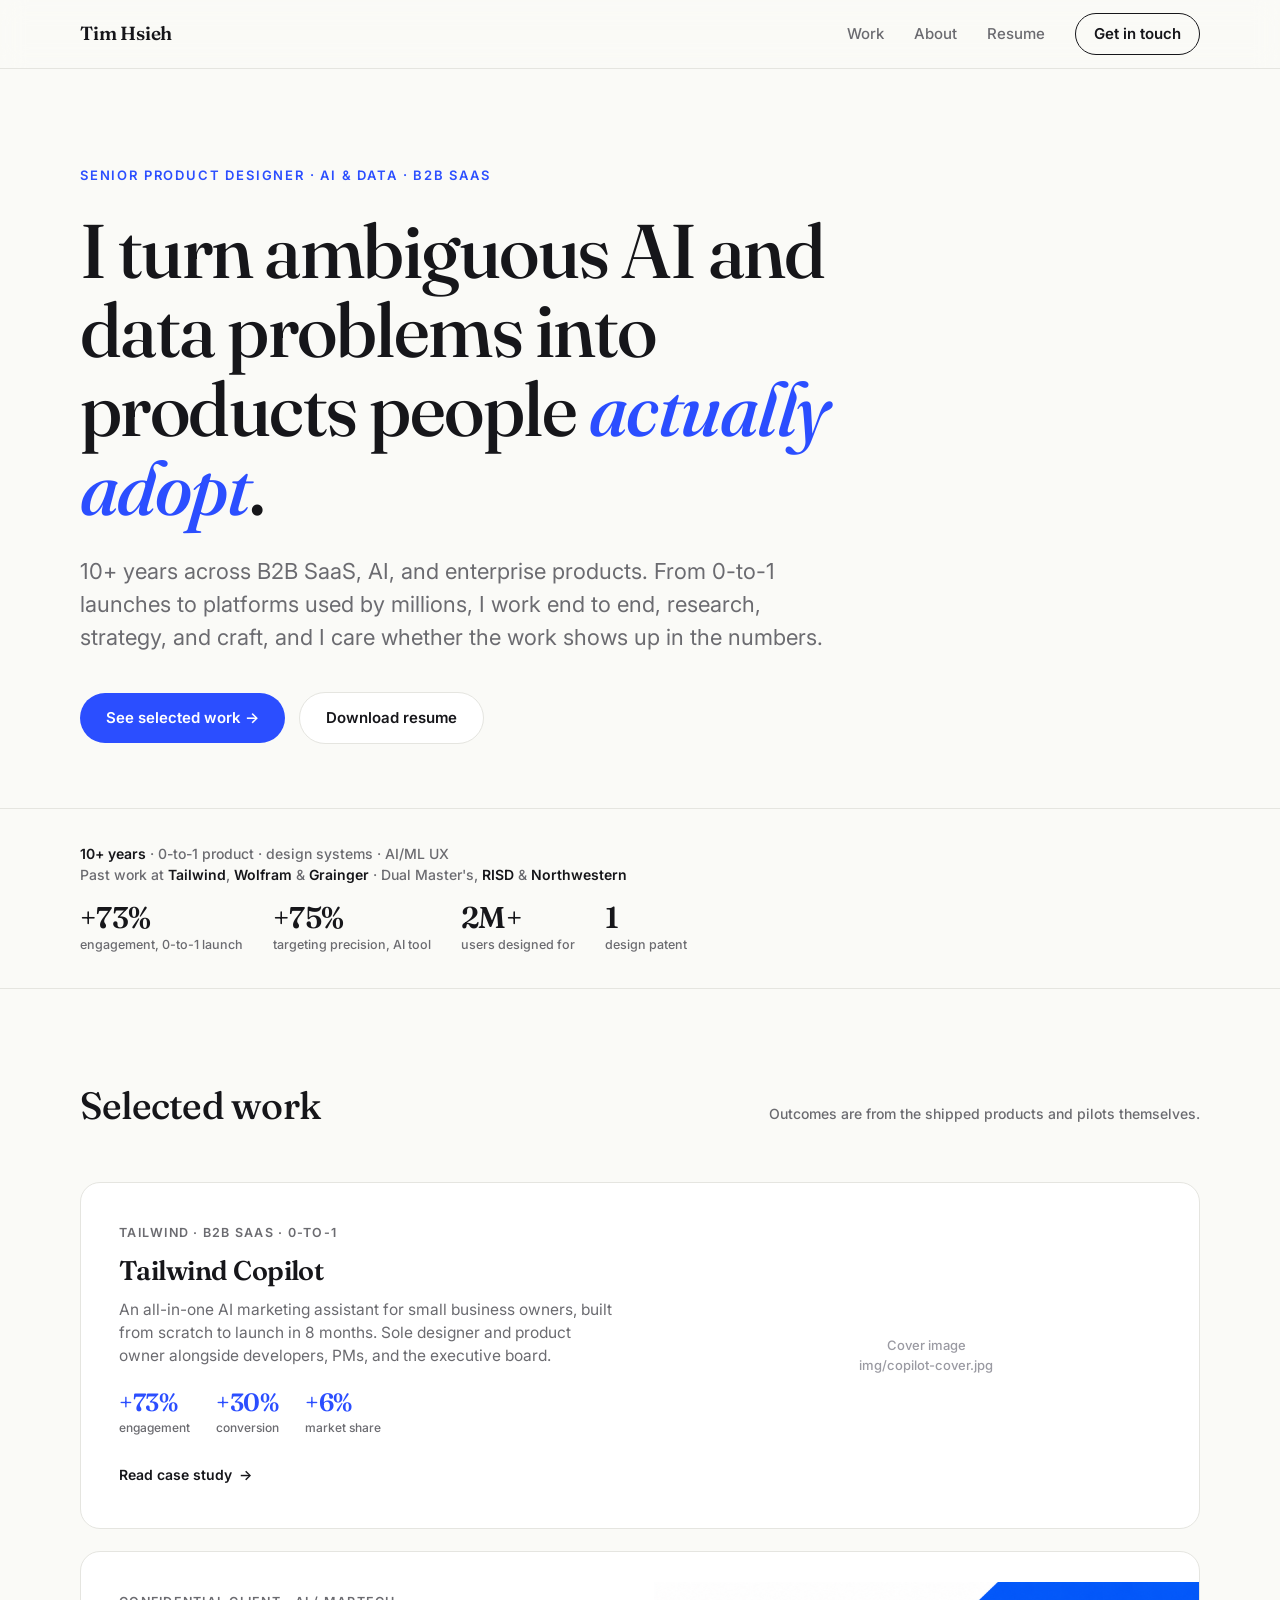
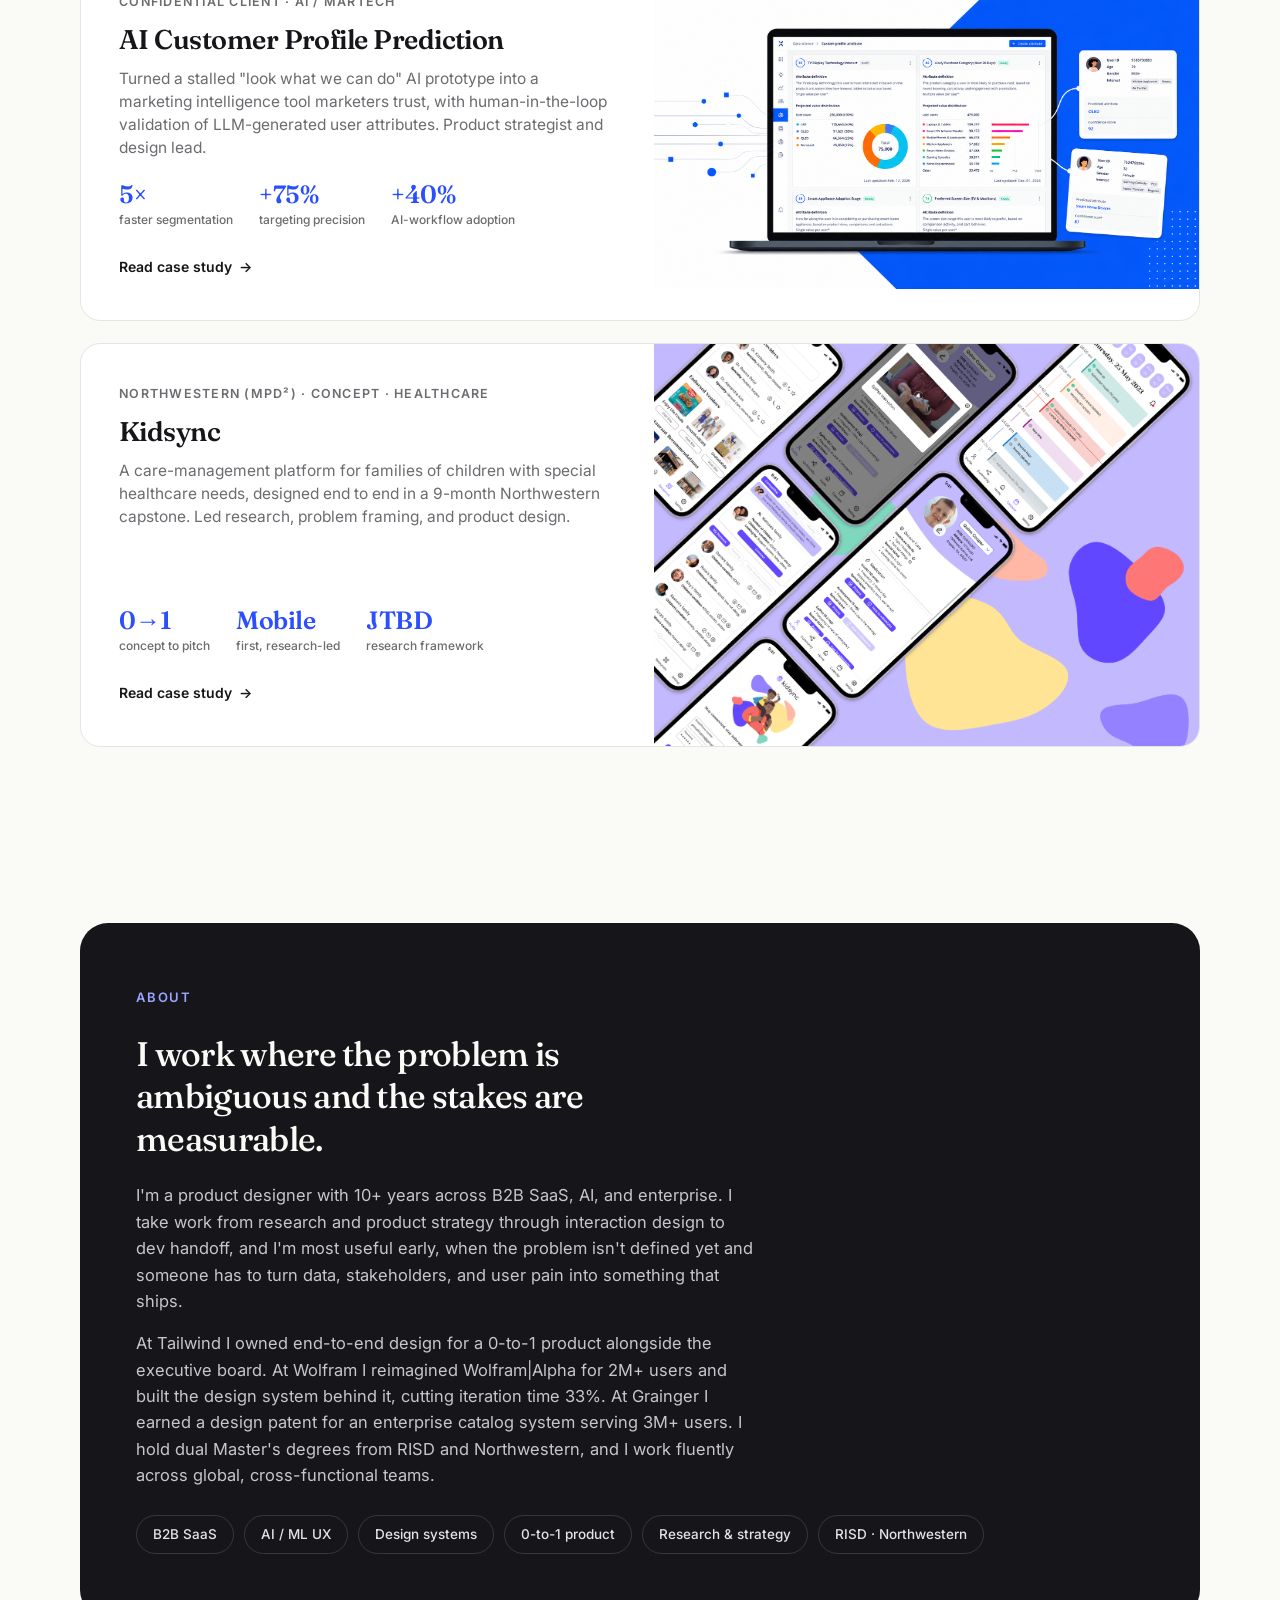
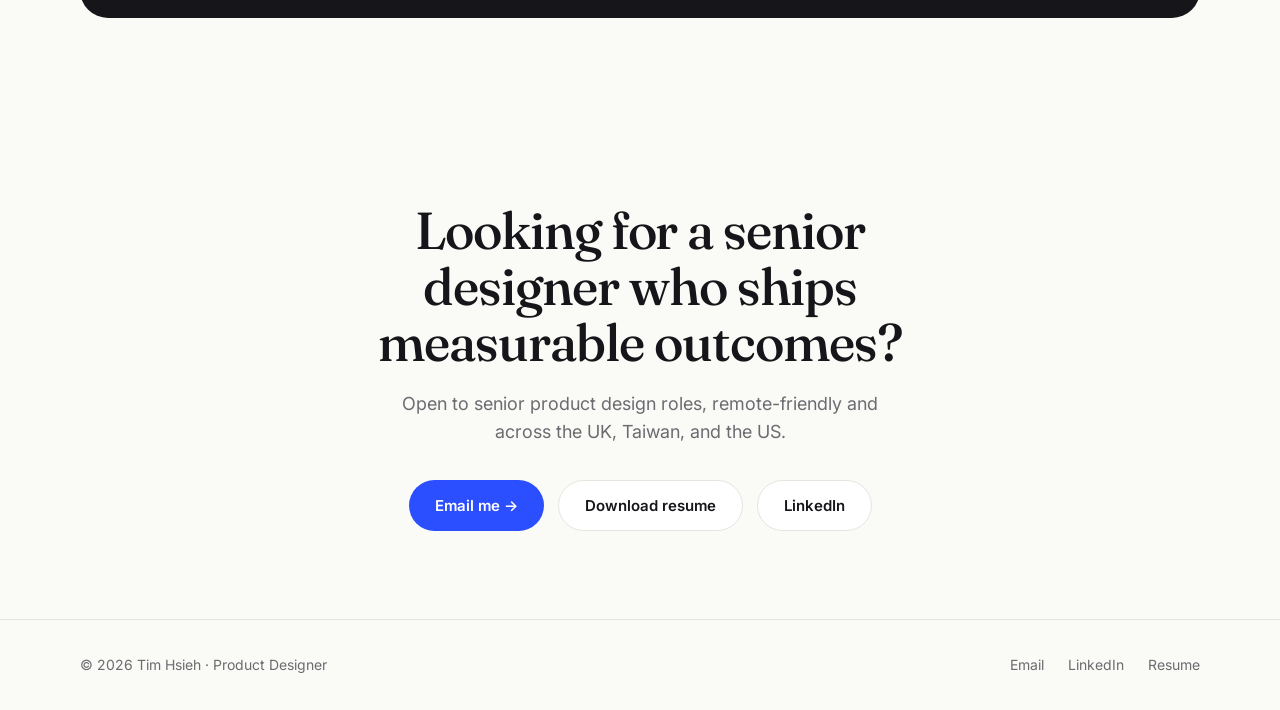
==== index.html @ 3451cbd0 "Initial portfolio checkpoint" ====
<!DOCTYPE html>
<html lang="en">
<head>
<meta charset="UTF-8" />
<meta name="viewport" content="width=device-width, initial-scale=1.0" />
<title>Tim Hsieh — Senior Product Designer</title>
<meta name="description" content="Tim Hsieh is a senior product designer with 10+ years across B2B SaaS, AI, and data products. From 0-to-1 launches to platforms used by millions, with measurable impact." />
<meta property="og:title" content="Tim Hsieh — Senior Product Designer" />
<meta property="og:description" content="10+ years designing AI and data products for B2B SaaS. 0-to-1 launches, platforms used by millions, measurable outcomes." />
<meta property="og:type" content="website" />
<meta property="og:url" content="https://timhdesign.com/" />
<link rel="preconnect" href="https://fonts.googleapis.com" />
<link rel="preconnect" href="https://fonts.gstatic.com" crossorigin />
<link href="https://fonts.googleapis.com/css2?family=Fraunces:opsz,wght@9..144,400;9..144,500;9..144,600&family=Inter:wght@400;500;600;700&display=swap" rel="stylesheet" />
<link rel="stylesheet" href="styles.css" />
<style>
.hero{padding:96px 0 64px}
.eyebrow{font-size:13px;font-weight:600;letter-spacing:.14em;text-transform:uppercase;color:var(--accent);margin-bottom:26px}
.hero h1{font-family:var(--display);font-weight:500;font-size:clamp(40px,6.2vw,76px);line-height:1.04;letter-spacing:-.02em;max-width:16ch;margin-bottom:28px}
.hero h1 em{font-style:italic;color:var(--accent)}
.hero p.lede{font-size:clamp(18px,2.1vw,22px);color:var(--muted);max-width:54ch;line-height:1.5;margin-bottom:38px}
.hero-actions{display:flex;gap:14px;flex-wrap:wrap;align-items:center}
.proof{border-top:1px solid var(--hair);border-bottom:1px solid var(--hair);padding:34px 0}
.proof-inner{display:flex;flex-wrap:wrap;gap:18px 40px;align-items:center;justify-content:space-between}
.proof-meta{font-size:14px;color:var(--muted);font-weight:500;line-height:1.5}
.proof-meta strong{color:var(--ink);font-weight:600}
.stats{display:flex;flex-wrap:wrap;gap:30px}
.stat{display:flex;flex-direction:column;gap:2px}
.stat .num{font-family:var(--display);font-weight:600;font-size:30px;line-height:1;letter-spacing:-.02em}
.stat .lab{font-size:12.5px;color:var(--muted);font-weight:500}
section.block{padding:88px 0}
.sec-head{display:flex;align-items:baseline;justify-content:space-between;gap:20px;margin-bottom:46px;flex-wrap:wrap}
.sec-title{font-family:var(--display);font-weight:500;font-size:clamp(26px,3.4vw,38px);letter-spacing:-.02em}
.sec-note{font-size:14px;color:var(--muted);font-weight:500}
.work{display:grid;gap:22px}
.card{background:var(--card);border:1px solid var(--hair);border-radius:20px;overflow:hidden;display:grid;grid-template-columns:1.05fr 1fr;transition:transform .2s,box-shadow .2s,border-color .2s}
.card:hover{transform:translateY(-4px);box-shadow:0 18px 40px rgba(22,22,26,.08);border-color:#d8d8d2}
.card-body{padding:40px 38px;display:flex;flex-direction:column}
.card-kicker{font-size:12.5px;font-weight:600;letter-spacing:.1em;text-transform:uppercase;color:var(--muted);margin-bottom:14px}
.card h3{font-family:var(--display);font-weight:600;font-size:27px;letter-spacing:-.02em;margin-bottom:12px;line-height:1.1}
.card p.desc{color:var(--muted);font-size:15.5px;line-height:1.5;margin-bottom:22px}
.card-metrics{display:flex;gap:26px;margin-top:auto;flex-wrap:wrap}
.cm{display:flex;flex-direction:column}
.cm .n{font-family:var(--display);font-weight:600;font-size:25px;letter-spacing:-.02em;color:var(--accent);line-height:1}
.cm .l{font-size:12px;color:var(--muted);font-weight:500;margin-top:4px}
.card-visual{background:transparent;display:flex;align-items:center;justify-content:center;min-height:280px}
.card-visual img{width:100%;height:100%;object-fit:contain}
.visual-placeholder{color:#9a9aa2;font-size:13px;font-weight:500;text-align:center;padding:20px}
.card-link-row{margin-top:24px}
.card-link{font-size:14px;font-weight:600;color:var(--ink);display:inline-flex;align-items:center;gap:7px}
.card-link .arrow{transition:transform .15s}
.card:hover .card-link .arrow{transform:translateX(4px)}
.about{background:var(--ink);color:var(--paper);border-radius:28px;padding:64px 56px}
.about .eyebrow{color:#9aa6ff}
.about h2{font-family:var(--display);font-weight:500;font-size:clamp(24px,3vw,34px);letter-spacing:-.02em;line-height:1.25;max-width:24ch;margin-bottom:22px}
.about p{color:#c6c6cc;font-size:16.5px;line-height:1.6;max-width:62ch;margin-bottom:16px}
.about .credentials{display:flex;flex-wrap:wrap;gap:10px;margin-top:26px}
.chip{border:1px solid #36363e;border-radius:999px;padding:8px 16px;font-size:13.5px;color:#e3e3e8;font-weight:500}
.cta{padding:96px 0 88px;text-align:center}
.cta h2{font-family:var(--display);font-weight:500;font-size:clamp(30px,4.4vw,52px);letter-spacing:-.02em;line-height:1.08;margin-bottom:20px;max-width:18ch;margin-inline:auto}
.cta p{color:var(--muted);font-size:18px;margin-bottom:34px;max-width:46ch;margin-inline:auto}
.cta-actions{display:flex;gap:14px;justify-content:center;flex-wrap:wrap}
@media(max-width:860px){
  .card{grid-template-columns:1fr}
  .card-visual{min-height:200px;order:-1}
  .about{padding:48px 30px;border-radius:22px}
  .hero{padding:64px 0 48px}
  section.block{padding:64px 0}
  .proof-inner{flex-direction:column;align-items:flex-start;gap:24px}
}
</style>
</head>
<body>
<header>
  <div class="wrap nav">
    <a href="#top" class="brand">Tim Hsieh</a>
    <nav class="nav-links" id="navLinks">
      <a href="#work">Work</a>
      <a href="#about">About</a>
      <a href="Tim_Hsieh_ProductDesigner_Resume.pdf" target="_blank" rel="noopener">Resume</a>
      <a href="#contact" class="nav-cta">Get in touch</a>
    </nav>
    <button class="menu-btn" id="menuBtn" aria-label="Menu">☰</button>
  </div>
</header>

<main id="top">
<section class="hero">
  <div class="wrap">
    <div class="eyebrow">Senior Product Designer · AI &amp; Data · B2B SaaS</div>
    <h1>I turn ambiguous AI and data problems into products people <em>actually adopt</em>.</h1>
    <p class="lede">10+ years across B2B SaaS, AI, and enterprise products. From 0-to-1 launches to platforms used by millions, I work end to end, research, strategy, and craft, and I care whether the work shows up in the numbers.</p>
    <div class="hero-actions">
      <a href="#work" class="btn btn-primary">See selected work →</a>
      <a href="Tim_Hsieh_ProductDesigner_Resume.pdf" target="_blank" rel="noopener" class="btn btn-ghost">Download resume</a>
    </div>
  </div>
</section>

<div class="proof">
  <div class="wrap proof-inner">
    <div class="proof-meta">
      <strong>10+ years</strong> · 0-to-1 product · design systems · AI/ML UX<br/>
      Past work at <strong>Tailwind</strong>, <strong>Wolfram</strong> &amp; <strong>Grainger</strong> · Dual Master's, <strong>RISD</strong> &amp; <strong>Northwestern</strong>
    </div>
    <div class="stats">
      <div class="stat"><span class="num">+73%</span><span class="lab">engagement, 0-to-1 launch</span></div>
      <div class="stat"><span class="num">+75%</span><span class="lab">targeting precision, AI tool</span></div>
      <div class="stat"><span class="num">2M+</span><span class="lab">users designed for</span></div>
      <div class="stat"><span class="num">1</span><span class="lab">design patent</span></div>
    </div>
  </div>
</div>

<section class="block" id="work">
  <div class="wrap">
    <div class="sec-head">
      <h2 class="sec-title">Selected work</h2>
      <span class="sec-note">Outcomes are from the shipped products and pilots themselves.</span>
    </div>
    <div class="work">

      <a class="card" href="copilot.html">
        <div class="card-body">
          <div class="card-kicker">Tailwind · B2B SaaS · 0-to-1</div>
          <h3>Tailwind Copilot</h3>
          <p class="desc">An all-in-one AI marketing assistant for small business owners, built from scratch to launch in 8 months. Sole designer and product owner alongside developers, PMs, and the executive board.</p>
          <div class="card-metrics">
            <div class="cm"><span class="n">+73%</span><span class="l">engagement</span></div>
            <div class="cm"><span class="n">+30%</span><span class="l">conversion</span></div>
            <div class="cm"><span class="n">+6%</span><span class="l">market share</span></div>
          </div>
          <div class="card-link-row"><span class="card-link">Read case study <span class="arrow">→</span></span></div>
        </div>
        <div class="card-visual"><span class="visual-placeholder">Cover image<br/>img/copilot-cover.jpg</span></div>
      </a>

      <a class="card" href="ai-profile-prediction.html">
        <div class="card-body">
          <div class="card-kicker">Confidential client · AI / MarTech</div>
          <h3>AI Customer Profile Prediction</h3>
          <p class="desc">Turned a stalled "look what we can do" AI prototype into a marketing intelligence tool marketers trust, with human-in-the-loop validation of LLM-generated user attributes. Product strategist and design lead.</p>
          <div class="card-metrics">
            <div class="cm"><span class="n">5×</span><span class="l">faster segmentation</span></div>
            <div class="cm"><span class="n">+75%</span><span class="l">targeting precision</span></div>
            <div class="cm"><span class="n">+40%</span><span class="l">AI-workflow adoption</span></div>
          </div>
          <div class="card-link-row"><span class="card-link">Read case study <span class="arrow">→</span></span></div>
        </div>
        <div class="card-visual"><img src="img/ai-cover.png" alt="AI Customer Profile Prediction dashboard" /></div>
      </a>

      <a class="card" href="kidsync.html">
        <div class="card-body">
          <div class="card-kicker">Northwestern (mpd²) · Concept · Healthcare</div>
          <h3>Kidsync</h3>
          <p class="desc">A care-management platform for families of children with special healthcare needs, designed end to end in a 9-month Northwestern capstone. Led research, problem framing, and product design.</p>
          <div class="card-metrics">
            <div class="cm"><span class="n">0→1</span><span class="l">concept to pitch</span></div>
            <div class="cm"><span class="n">Mobile</span><span class="l">first, research-led</span></div>
            <div class="cm"><span class="n">JTBD</span><span class="l">research framework</span></div>
          </div>
          <div class="card-link-row"><span class="card-link">Read case study <span class="arrow">→</span></span></div>
        </div>
        <div class="card-visual"><img src="img/kidsync-cover.png" alt="Kidsync app screens" /></div>
      </a>

    </div>
  </div>
</section>

<section class="block" id="about">
  <div class="wrap">
    <div class="about">
      <div class="eyebrow">About</div>
      <h2>I work where the problem is ambiguous and the stakes are measurable.</h2>
      <p>I'm a product designer with 10+ years across B2B SaaS, AI, and enterprise. I take work from research and product strategy through interaction design to dev handoff, and I'm most useful early, when the problem isn't defined yet and someone has to turn data, stakeholders, and user pain into something that ships.</p>
      <p>At Tailwind I owned end-to-end design for a 0-to-1 product alongside the executive board. At Wolfram I reimagined Wolfram|Alpha for 2M+ users and built the design system behind it, cutting iteration time 33%. At Grainger I earned a design patent for an enterprise catalog system serving 3M+ users. I hold dual Master's degrees from RISD and Northwestern, and I work fluently across global, cross-functional teams.</p>
      <div class="credentials">
        <span class="chip">B2B SaaS</span>
        <span class="chip">AI / ML UX</span>
        <span class="chip">Design systems</span>
        <span class="chip">0-to-1 product</span>
        <span class="chip">Research &amp; strategy</span>
        <span class="chip">RISD · Northwestern</span>
      </div>
    </div>
  </div>
</section>

<section class="cta" id="contact">
  <div class="wrap">
    <h2>Looking for a senior designer who ships measurable outcomes?</h2>
    <p>Open to senior product design roles, remote-friendly and across the UK, Taiwan, and the US.</p>
    <div class="cta-actions">
      <a href="mailto:tim.hsieh.design@gmail.com" class="btn btn-primary">Email me →</a>
      <a href="Tim_Hsieh_ProductDesigner_Resume.pdf" target="_blank" rel="noopener" class="btn btn-ghost">Download resume</a>
      <a href="https://linkedin.com/in/timhdesign" target="_blank" rel="noopener" class="btn btn-ghost">LinkedIn</a>
    </div>
  </div>
</section>
</main>

<footer>
  <div class="wrap foot">
    <span>© 2026 Tim Hsieh · Product Designer</span>
    <div class="foot-links">
      <a href="mailto:tim.hsieh.design@gmail.com">Email</a>
      <a href="https://linkedin.com/in/timhdesign" target="_blank" rel="noopener">LinkedIn</a>
      <a href="Tim_Hsieh_ProductDesigner_Resume.pdf" target="_blank" rel="noopener">Resume</a>
    </div>
  </div>
</footer>

<script>
  const btn=document.getElementById('menuBtn');
  const links=document.getElementById('navLinks');
  btn.addEventListener('click',()=>links.classList.toggle('open'));
  links.querySelectorAll('a').forEach(a=>a.addEventListener('click',()=>links.classList.remove('open')));
</script>
</body>
</html>
---- styles.css ----
/* ============================================================
   Tim Hsieh — Portfolio shared styles
   ============================================================ */
:root{
  --ink:#16161A;
  --paper:#FAFAF7;
  --accent:#2B4EFF;
  --accent-soft:#eef0ff;
  --muted:#6B6B70;
  --hair:#E5E5E0;
  --card:#FFFFFF;
  --maxw:1200px;
  --readw:860px;
  --pad:clamp(16px,4vw,40px);
  --display:"Fraunces",Georgia,serif;
  --body:"Inter",system-ui,-apple-system,sans-serif;
}
*{box-sizing:border-box;margin:0;padding:0}
html{scroll-behavior:smooth}
body{
  background:var(--paper);
  color:var(--ink);
  font-family:var(--body);
  font-size:17px;
  line-height:1.55;
  -webkit-font-smoothing:antialiased;
  overflow-x:hidden;
}
a{color:inherit;text-decoration:none}
img{max-width:100%;display:block}

/* ---- layout containers ---- */
.wrap{max-width:var(--maxw);margin:0 auto;padding:0 var(--pad)}
.read{max-width:var(--readw);margin:0 auto;padding:0 var(--pad)}

/* ---------- NAV ---------- */
header{position:sticky;top:0;z-index:50;background:rgba(250,250,247,.82);backdrop-filter:saturate(180%) blur(12px);border-bottom:1px solid var(--hair)}
.nav{display:flex;align-items:center;justify-content:space-between;height:68px}
.brand{font-family:var(--display);font-weight:600;font-size:19px;letter-spacing:-.01em}
.nav-links{display:flex;gap:30px;align-items:center;font-size:15px;font-weight:500}
.nav-links a{color:var(--muted);transition:color .15s}
.nav-links a:hover{color:var(--ink)}
.nav-cta{border:1px solid var(--ink);border-radius:999px;padding:8px 18px;color:var(--ink)!important;font-weight:600;transition:background .15s,color .15s}
.nav-cta:hover{background:var(--ink);color:var(--paper)!important}
.menu-btn{display:none;background:none;border:none;font-size:24px;cursor:pointer;color:var(--ink)}

/* ---------- BUTTONS ---------- */
.btn{display:inline-flex;align-items:center;gap:9px;font-weight:600;font-size:15px;border-radius:999px;padding:13px 26px;transition:transform .15s,background .15s,box-shadow .15s,border-color .15s}
.btn-primary{background:var(--accent);color:#fff}
.btn-primary:hover{transform:translateY(-2px);box-shadow:0 8px 22px rgba(43,78,255,.28)}
.btn-ghost{border:1px solid var(--hair);color:var(--ink);background:var(--card)}
.btn-ghost:hover{border-color:var(--ink)}

/* ---------- FOOTER ---------- */
footer{border-top:1px solid var(--hair);padding:34px 0;margin-top:0}
.foot{display:flex;justify-content:space-between;align-items:center;flex-wrap:wrap;gap:14px;font-size:14px;color:var(--muted)}
.foot a{color:var(--muted);transition:color .15s}
.foot a:hover{color:var(--ink)}
.foot-links{display:flex;gap:24px}

/* ---------- CASE STUDY HERO ---------- */
.cs-hero{padding:64px 0 34px}
.cs-back{font-size:14px;font-weight:600;color:var(--muted);display:inline-flex;gap:7px;align-items:center;margin-bottom:30px;transition:color .15s}
.cs-back:hover{color:var(--ink)}
.cs-kicker{font-size:13px;font-weight:600;letter-spacing:.12em;text-transform:uppercase;color:var(--accent);margin-bottom:18px}
.cs-hero h1{font-family:var(--display);font-weight:500;font-size:clamp(34px,5vw,58px);line-height:1.05;letter-spacing:-.02em;max-width:18ch;margin-bottom:20px}
.cs-hero .sub{font-size:clamp(17px,2vw,20px);color:var(--muted);max-width:60ch;line-height:1.5}

/* summary band */
.summary{border-top:1px solid var(--hair);border-bottom:1px solid var(--hair);padding:30px 0;margin:34px 0 0}
.summary-grid{display:grid;grid-template-columns:repeat(4,1fr);gap:26px}
.sm{display:flex;flex-direction:column;gap:5px}
.sm .k{font-size:12px;font-weight:600;letter-spacing:.08em;text-transform:uppercase;color:var(--muted)}
.sm .v{font-size:15px;font-weight:500;line-height:1.4}

/* metric row */
.metric-band{padding:46px 0;border-bottom:1px solid var(--hair)}
.metric-grid{display:flex;flex-wrap:wrap;gap:40px}
.metric{display:flex;flex-direction:column;gap:4px}
.metric .n{font-family:var(--display);font-weight:600;font-size:clamp(30px,4vw,42px);letter-spacing:-.02em;color:var(--accent);line-height:1}
.metric .l{font-size:13.5px;color:var(--muted);font-weight:500;max-width:18ch}

/* body sections */
.cs-section{padding:54px 0}
.cs-section.tight{padding:38px 0}
.cs-section h2{font-family:var(--display);font-weight:500;font-size:clamp(24px,3.2vw,34px);letter-spacing:-.02em;margin-bottom:20px;line-height:1.15}
.cs-section h3{font-size:19px;font-weight:600;margin:30px 0 10px;letter-spacing:-.01em}
.cs-section p{color:#33333a;font-size:17px;line-height:1.65;margin-bottom:16px}
.cs-section p .lead{font-weight:500}
.eyebrow-sm{font-size:13px;font-weight:600;letter-spacing:.1em;text-transform:uppercase;color:var(--accent);margin-bottom:14px}

/* pain / win lists */
.painlist{list-style:none;display:grid;gap:12px;margin:18px 0 8px}
.painlist li{display:flex;gap:12px;align-items:flex-start;font-size:16px;color:#33333a;line-height:1.5}
.painlist li::before{content:"✕";color:#c0392b;font-weight:700;flex-shrink:0;font-size:14px;margin-top:3px}
.winlist{list-style:none;display:grid;gap:12px;margin:18px 0 8px}
.winlist li{display:flex;gap:12px;align-items:flex-start;font-size:16px;color:#33333a;line-height:1.5}
.winlist li::before{content:"→";color:var(--accent);font-weight:700;flex-shrink:0;margin-top:1px}

/* callout */
.callout{background:var(--ink);color:#eaeaef;border-radius:22px;padding:38px 40px;margin:14px 0 6px}
.callout .q{font-family:var(--display);font-size:clamp(20px,2.6vw,27px);line-height:1.3;font-weight:500;color:#fff;margin-bottom:14px;font-style:italic}
.callout p{color:#bcbcc6;font-size:16px;margin-bottom:0}

/* design challenges */
.challenge{border:1px solid var(--hair);border-radius:18px;padding:30px 32px;margin-bottom:18px;background:var(--card)}
.challenge .num{font-family:var(--display);font-size:15px;font-weight:600;color:var(--accent);letter-spacing:.04em;margin-bottom:8px}
.challenge h3{margin:0 0 10px;font-size:20px}
.challenge p{margin-bottom:0;font-size:16px;color:#44444b}

/* steps */
.step{display:grid;grid-template-columns:42px 1fr;gap:18px;padding:22px 0;border-bottom:1px solid var(--hair)}
.step:last-child{border-bottom:none}
.step .si{font-family:var(--display);font-size:20px;font-weight:600;color:var(--accent)}
.step h3{margin:0 0 6px;font-size:18px}
.step p{margin-bottom:0;font-size:16px;color:#44444b}

/* placeholder */
.imgph{background:linear-gradient(135deg,var(--accent-soft),#f6f4ee);border:1px dashed #c7cbe0;border-radius:16px;min-height:260px;display:flex;align-items:center;justify-content:center;color:#8b8fa6;font-size:13px;font-weight:500;text-align:center;padding:24px;margin:22px 0}

/* icon pillar cards */
.pillars{display:grid;grid-template-columns:repeat(3,1fr);gap:18px;margin:28px 0}
.pillar{background:var(--card);border:1px solid var(--hair);border-radius:18px;padding:32px 24px;text-align:center;display:flex;flex-direction:column;align-items:center}
.pillar img{width:96px;height:96px;object-fit:contain;margin-bottom:20px}
.pillar h3{font-size:17px;font-weight:600;margin:0 0 10px;letter-spacing:-.01em}
.pillar p{font-size:15px;color:#44444b;line-height:1.5;margin:0;text-align:left}

/* ============================================================
   FIGURES — two tiers, both fully responsive
   .cs-fig        → standard screenshot, stays in --readw column
   .cs-fig-wide   → major screenshot, stretches to --maxw
   ============================================================ */

/* shared figure base */
figure.cs-fig,
figure.cs-fig-wide{
  margin:40px auto;
  width:100%;
}
figure.cs-fig img,
figure.cs-fig-wide img{
  width:100%;
  max-width:100%;
  display:block;
  border-radius:16px;
}
figure.cs-fig figcaption,
figure.cs-fig-wide figcaption{
  font-size:13.5px;
  color:var(--muted);
  margin-top:12px;
  line-height:1.45;
  text-align:center;
  padding:0 4px;
}

/* standard: constrained to reading width */
figure.cs-fig{
  max-width:var(--readw);
  padding:0 var(--pad);
}

/* wide: stretches to full content width */
figure.cs-fig-wide{
  max-width:var(--maxw);
  padding:0 var(--pad);
}

/* wide wrapper passthrough (HTML compatibility) */
.cs-fig-wide-wrap{
  width:100%;
  overflow-x:hidden;
}

/* ============================================================
   FEATURE ROW — paired image + copy, 7/3 split
   Used for product-capability walkthroughs where each screen
   sits beside its explanation (more premium than stacked figs)
   ============================================================ */
.feature-row{
  max-width:var(--maxw);
  margin:56px auto;
  padding:0 var(--pad);
  display:grid;
  grid-template-columns:7fr 3fr;
  gap:clamp(32px,5vw,64px);
  align-items:center;
}
.feature-row.reverse{grid-template-columns:3fr 7fr}
.feature-row.reverse .feature-media{order:2}
.feature-row.reverse .feature-copy{order:1}
.feature-media{min-width:0}
.feature-phone{
  width:100%;
  max-height:720px;
  object-fit:contain;
  border-radius:18px;
}
.feature-copy{min-width:0}
.feature-copy .si{
  font-family:var(--display);
  font-size:20px;
  font-weight:600;
  color:var(--accent);
  margin-bottom:12px;
}
.feature-copy h3{font-size:21px;font-weight:600;margin:0 0 10px;letter-spacing:-.01em}
.feature-copy p{font-size:16px;color:#44444b;line-height:1.6;margin:0}
.feature-caption{
  font-size:13.5px;
  color:var(--muted);
  line-height:1.45;
  text-align:center;
  margin-top:12px;
}
@media(max-width:860px){
  .feature-row,
  .feature-row.reverse{grid-template-columns:1fr;margin:36px auto}
  .feature-row.reverse .feature-media,
  .feature-row.reverse .feature-copy{order:initial}
  .feature-media{order:1}
  .feature-copy{order:2}
  .feature-phone{max-height:560px}
}

/* takeaway */
.takeaway{background:var(--accent-soft);border-radius:22px;padding:38px 40px;margin:14px 0}
.takeaway .eyebrow-sm{color:var(--accent)}
.takeaway p{font-size:18px;color:#2a2a4a;margin-bottom:0;line-height:1.55}

/* next project */
.cs-next{border-top:1px solid var(--hair);padding:48px 0}
.cs-next a{display:flex;justify-content:space-between;align-items:center;gap:20px;flex-wrap:wrap}
.cs-next .lab{font-size:13px;font-weight:600;letter-spacing:.1em;text-transform:uppercase;color:var(--muted)}
.cs-next .ttl{font-family:var(--display);font-size:clamp(22px,3vw,30px);font-weight:500;letter-spacing:-.02em;transition:color .15s}
.cs-next a:hover .ttl{color:var(--accent)}

/* ============================================================
   RESPONSIVE BREAKPOINTS
   1440 desktop  → variables handle it, no override needed
   1024 tablet landscape
    768 tablet portrait
    680 pillars collapse
    480 small tablet / large phone
    390 small phone
   ============================================================ */

/* 1024px — tablet landscape */
@media(max-width:1024px){
  .summary-grid{grid-template-columns:repeat(4,1fr)}
  .metric-grid{gap:30px}
}

/* 860px — nav collapse, layout tighten */
@media(max-width:860px){
  .nav-links{
    display:none;
    position:absolute;top:68px;left:0;right:0;
    background:var(--paper);
    flex-direction:column;gap:0;
    border-bottom:1px solid var(--hair);
    padding:8px 0;
  }
  .nav-links.open{display:flex}
  .nav-links a{padding:13px 28px;width:100%}
  .nav-links .nav-cta{margin:10px 28px;width:auto;text-align:center}
  .menu-btn{display:block}
  .summary-grid{grid-template-columns:1fr 1fr;gap:20px}
  .metric-grid{gap:22px}
  .callout,.takeaway{padding:28px 24px}
  .challenge{padding:22px 20px}
  figure.cs-fig,
  figure.cs-fig-wide{margin:28px auto}
}

/* 768px — tablet portrait */
@media(max-width:768px){
  .cs-section{padding:40px 0}
  .cs-section.tight{padding:28px 0}
  .metric-grid{gap:18px}
  .summary-grid{grid-template-columns:1fr 1fr;gap:16px}
}

/* 680px — pillars stack */
@media(max-width:680px){
  .pillars{grid-template-columns:1fr}
  .pillar{flex-direction:row;text-align:left;gap:20px;padding:24px 20px}
  .pillar img{width:64px;height:64px;margin-bottom:0;flex-shrink:0}
}

/* 480px — phones */
@media(max-width:480px){
  :root{--pad:16px}
  .summary-grid{grid-template-columns:1fr 1fr}
  .metric-grid{gap:16px}
  .cs-hero{padding:44px 0 24px}
  .callout,.takeaway{padding:24px 18px;border-radius:16px}
  .challenge{padding:18px 16px;border-radius:14px}
  figure.cs-fig,
  figure.cs-fig-wide{
    margin:20px auto;
    border-radius:12px;
  }
  figure.cs-fig img,
  figure.cs-fig-wide img{border-radius:10px}
  .step{grid-template-columns:32px 1fr;gap:12px}
}

/* 390px — small phones */
@media(max-width:390px){
  body{font-size:16px}
  .summary-grid{grid-template-columns:1fr 1fr;gap:12px}
  .sm .v{font-size:14px}
  .metric .n{font-size:26px}
  .pillars{gap:12px}
  .pillar img{width:52px;height:52px}
  .btn{padding:11px 20px;font-size:14px}
}
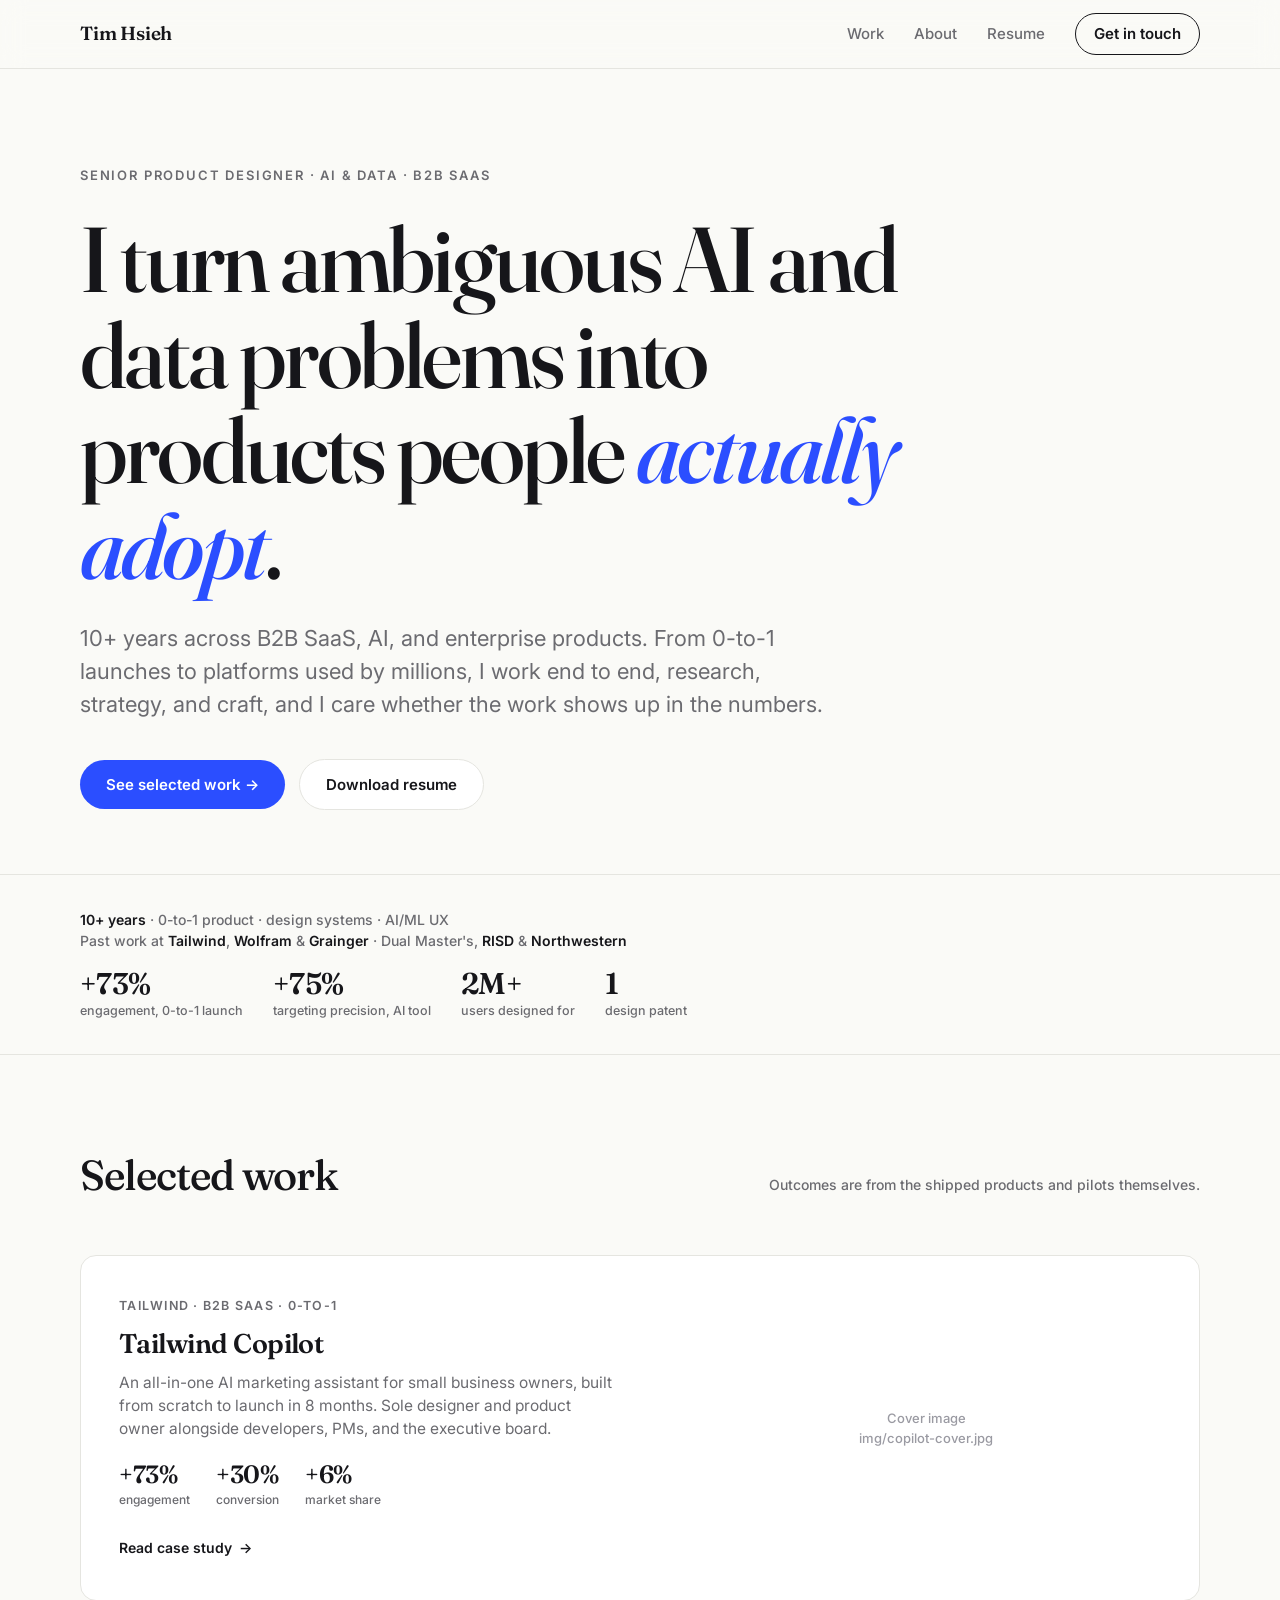
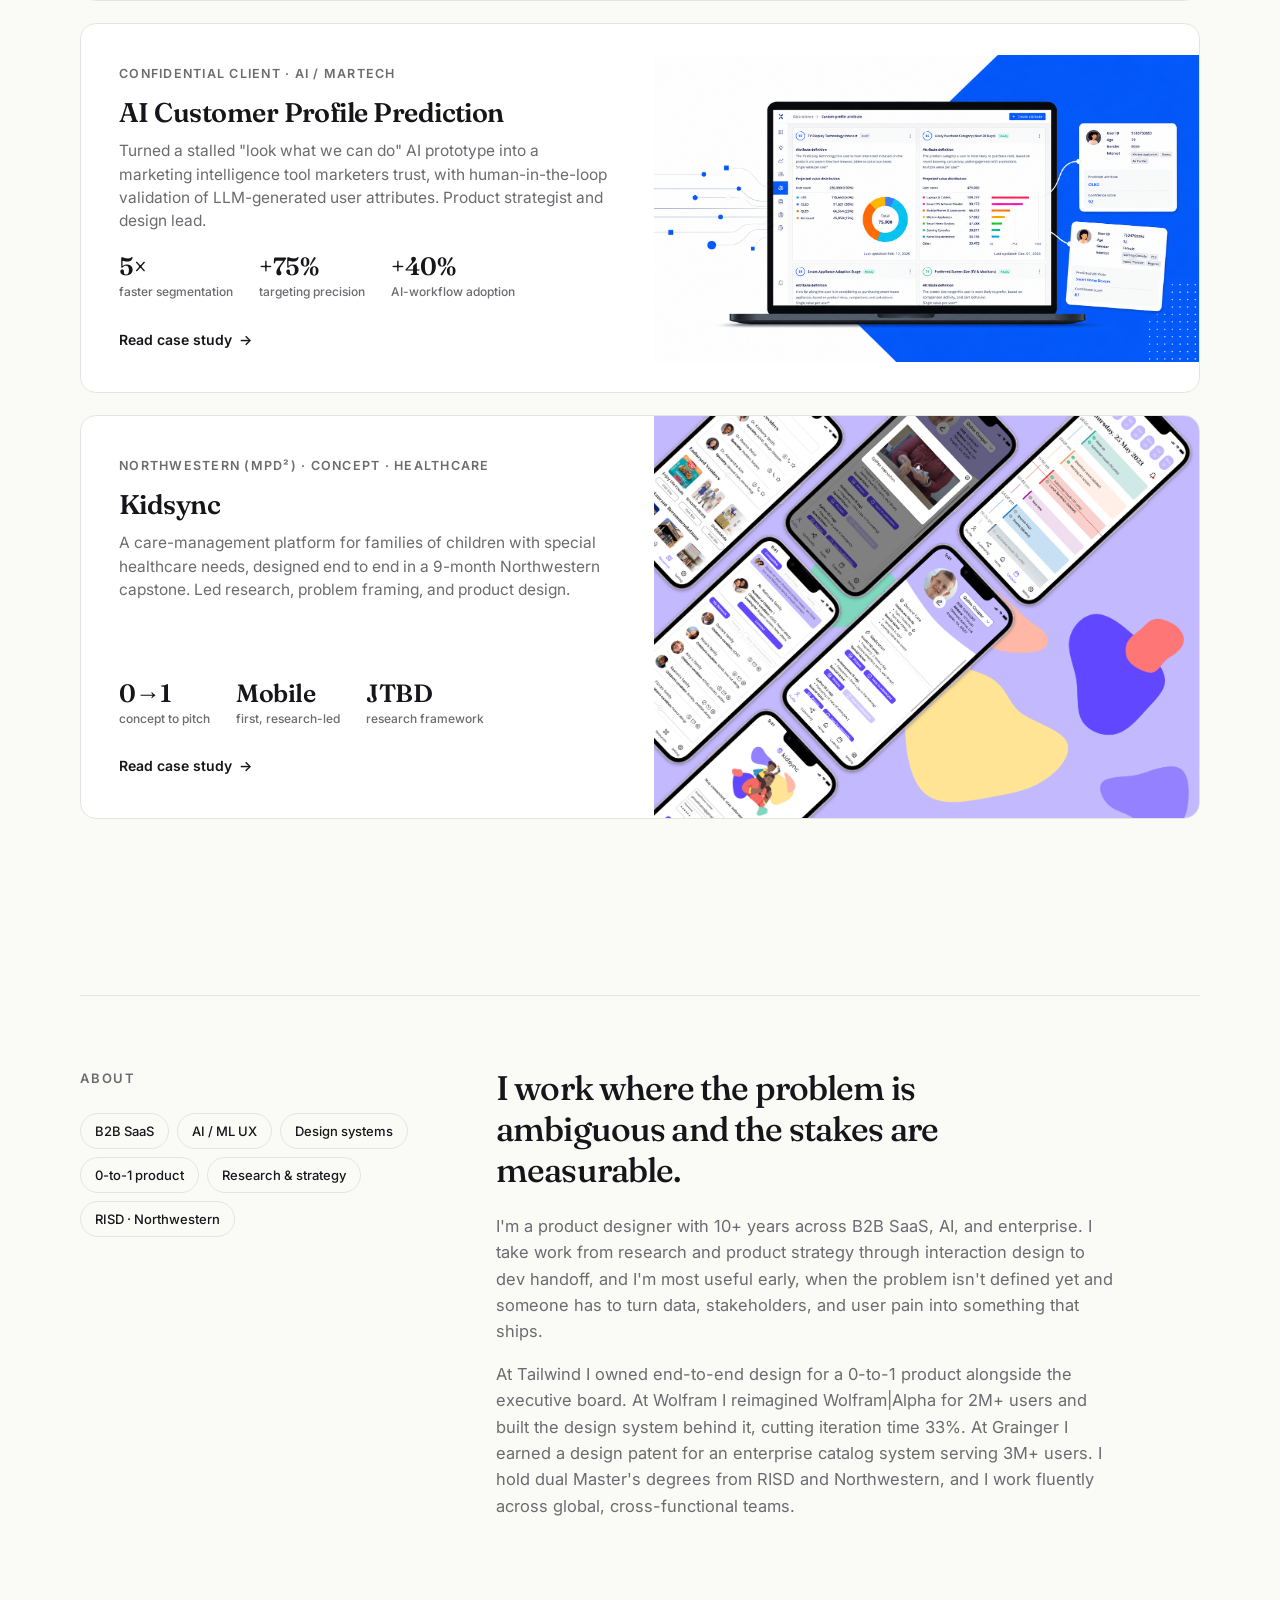
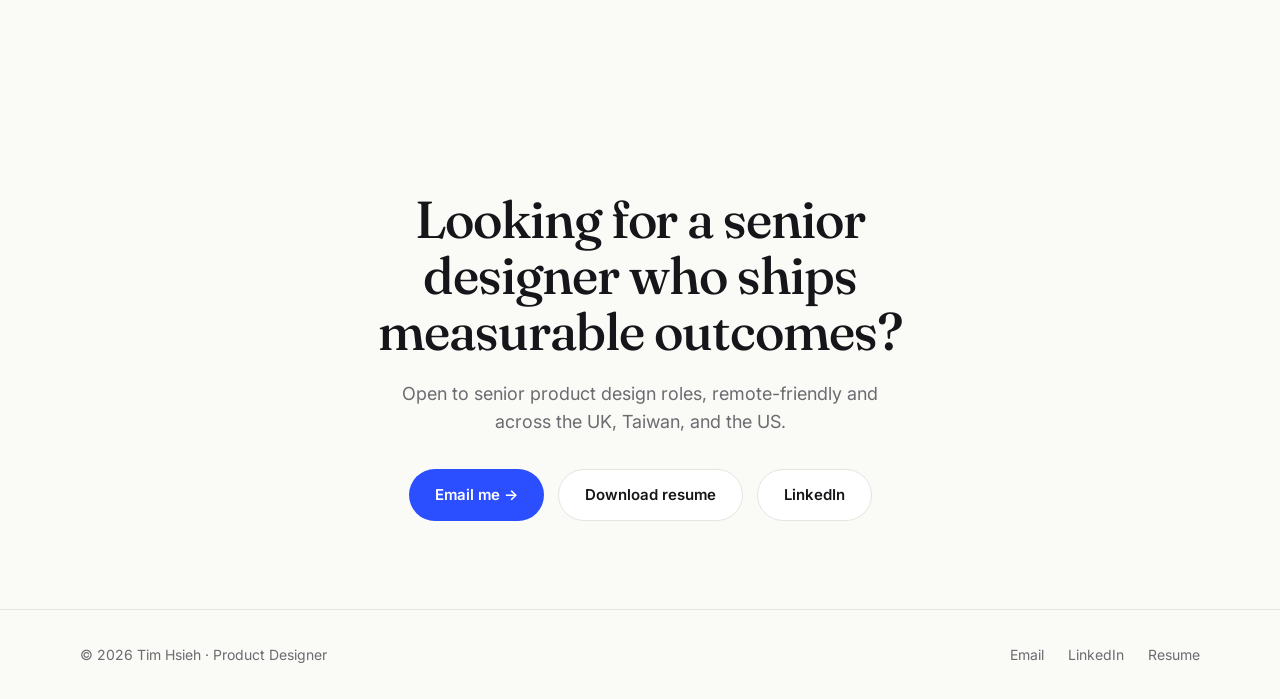
==== commit 546b8bd2: "Kidsync redesign checkpoint" ====
--- a/index.html
+++ b/index.html
@@ -15,8 +15,8 @@
 <link rel="stylesheet" href="styles.css" />
 <style>
 .hero{padding:96px 0 64px}
-.eyebrow{font-size:13px;font-weight:600;letter-spacing:.14em;text-transform:uppercase;color:var(--accent);margin-bottom:26px}
-.hero h1{font-family:var(--display);font-weight:500;font-size:clamp(40px,6.2vw,76px);line-height:1.04;letter-spacing:-.02em;max-width:16ch;margin-bottom:28px}
+.eyebrow{font-size:13px;font-weight:600;letter-spacing:.14em;text-transform:uppercase;color:var(--muted);margin-bottom:26px}
+.hero h1{font-family:var(--display);font-weight:500;font-size:clamp(48px,7.5vw,92px);line-height:1.04;letter-spacing:-.03em;max-width:16ch;margin-bottom:28px}
 .hero h1 em{font-style:italic;color:var(--accent)}
 .hero p.lede{font-size:clamp(18px,2.1vw,22px);color:var(--muted);max-width:54ch;line-height:1.5;margin-bottom:38px}
 .hero-actions{display:flex;gap:14px;flex-wrap:wrap;align-items:center}
@@ -30,32 +30,34 @@
 .stat .lab{font-size:12.5px;color:var(--muted);font-weight:500}
 section.block{padding:88px 0}
 .sec-head{display:flex;align-items:baseline;justify-content:space-between;gap:20px;margin-bottom:46px;flex-wrap:wrap}
-.sec-title{font-family:var(--display);font-weight:500;font-size:clamp(26px,3.4vw,38px);letter-spacing:-.02em}
+.sec-title{font-family:var(--display);font-weight:500;font-size:clamp(28px,3.6vw,42px);letter-spacing:-.025em}
 .sec-note{font-size:14px;color:var(--muted);font-weight:500}
 .work{display:grid;gap:22px}
-.card{background:var(--card);border:1px solid var(--hair);border-radius:20px;overflow:hidden;display:grid;grid-template-columns:1.05fr 1fr;transition:transform .2s,box-shadow .2s,border-color .2s}
-.card:hover{transform:translateY(-4px);box-shadow:0 18px 40px rgba(22,22,26,.08);border-color:#d8d8d2}
+.card{background:var(--card);border:1px solid var(--hair);border-radius:var(--r-md);overflow:hidden;display:grid;grid-template-columns:1.05fr 1fr;transition:border-color .2s}
+.card:hover{border-color:var(--ink)}
+.card:hover .card-link{color:var(--accent)}
 .card-body{padding:40px 38px;display:flex;flex-direction:column}
 .card-kicker{font-size:12.5px;font-weight:600;letter-spacing:.1em;text-transform:uppercase;color:var(--muted);margin-bottom:14px}
 .card h3{font-family:var(--display);font-weight:600;font-size:27px;letter-spacing:-.02em;margin-bottom:12px;line-height:1.1}
 .card p.desc{color:var(--muted);font-size:15.5px;line-height:1.5;margin-bottom:22px}
 .card-metrics{display:flex;gap:26px;margin-top:auto;flex-wrap:wrap}
 .cm{display:flex;flex-direction:column}
-.cm .n{font-family:var(--display);font-weight:600;font-size:25px;letter-spacing:-.02em;color:var(--accent);line-height:1}
+.cm .n{font-family:var(--display);font-weight:600;font-size:25px;letter-spacing:-.02em;color:var(--ink);line-height:1}
 .cm .l{font-size:12px;color:var(--muted);font-weight:500;margin-top:4px}
-.card-visual{background:transparent;display:flex;align-items:center;justify-content:center;min-height:280px}
+.card-visual{background:transparent;display:flex;align-items:center;justify-content:center;min-height:300px}
 .card-visual img{width:100%;height:100%;object-fit:contain}
 .visual-placeholder{color:#9a9aa2;font-size:13px;font-weight:500;text-align:center;padding:20px}
 .card-link-row{margin-top:24px}
-.card-link{font-size:14px;font-weight:600;color:var(--ink);display:inline-flex;align-items:center;gap:7px}
+.card-link{font-size:14px;font-weight:600;color:var(--ink);display:inline-flex;align-items:center;gap:7px;transition:color .15s}
 .card-link .arrow{transition:transform .15s}
 .card:hover .card-link .arrow{transform:translateX(4px)}
-.about{background:var(--ink);color:var(--paper);border-radius:28px;padding:64px 56px}
-.about .eyebrow{color:#9aa6ff}
-.about h2{font-family:var(--display);font-weight:500;font-size:clamp(24px,3vw,34px);letter-spacing:-.02em;line-height:1.25;max-width:24ch;margin-bottom:22px}
-.about p{color:#c6c6cc;font-size:16.5px;line-height:1.6;max-width:62ch;margin-bottom:16px}
-.about .credentials{display:flex;flex-wrap:wrap;gap:10px;margin-top:26px}
-.chip{border:1px solid #36363e;border-radius:999px;padding:8px 16px;font-size:13.5px;color:#e3e3e8;font-weight:500}
+/* About — two-column, light background */
+.about{border-top:1px solid var(--hair);padding:72px 0;display:grid;grid-template-columns:1fr 2fr;gap:64px;align-items:start}
+.about-meta .eyebrow{margin-bottom:24px}
+.credentials{display:flex;flex-wrap:wrap;gap:8px}
+.chip{border:1px solid var(--hair);border-radius:var(--r-pill);padding:7px 14px;font-size:13px;color:var(--ink);font-weight:500}
+.about-bio h2{font-family:var(--display);font-weight:500;font-size:clamp(24px,3vw,34px);letter-spacing:-.025em;line-height:1.2;max-width:22ch;margin-bottom:22px}
+.about-bio p{color:var(--muted);font-size:16.5px;line-height:1.6;max-width:62ch;margin-bottom:16px}
 .cta{padding:96px 0 88px;text-align:center}
 .cta h2{font-family:var(--display);font-weight:500;font-size:clamp(30px,4.4vw,52px);letter-spacing:-.02em;line-height:1.08;margin-bottom:20px;max-width:18ch;margin-inline:auto}
 .cta p{color:var(--muted);font-size:18px;margin-bottom:34px;max-width:46ch;margin-inline:auto}
@@ -63,7 +65,7 @@
 @media(max-width:860px){
   .card{grid-template-columns:1fr}
   .card-visual{min-height:200px;order:-1}
-  .about{padding:48px 30px;border-radius:22px}
+  .about{grid-template-columns:1fr;gap:32px;padding:64px 0}
   .hero{padding:64px 0 48px}
   section.block{padding:64px 0}
   .proof-inner{flex-direction:column;align-items:flex-start;gap:24px}
@@ -80,7 +82,9 @@
       <a href="Tim_Hsieh_ProductDesigner_Resume.pdf" target="_blank" rel="noopener">Resume</a>
       <a href="#contact" class="nav-cta">Get in touch</a>
     </nav>
-    <button class="menu-btn" id="menuBtn" aria-label="Menu">☰</button>
+    <button class="menu-btn" id="menuBtn" aria-label="Open menu">
+      <svg width="20" height="14" viewBox="0 0 20 14" fill="none" aria-hidden="true"><rect width="20" height="2" rx="1" fill="currentColor"/><rect y="6" width="20" height="2" rx="1" fill="currentColor"/><rect y="12" width="20" height="2" rx="1" fill="currentColor"/></svg>
+    </button>
   </div>
 </header>
 
@@ -172,17 +176,21 @@
 <section class="block" id="about">
   <div class="wrap">
     <div class="about">
-      <div class="eyebrow">About</div>
-      <h2>I work where the problem is ambiguous and the stakes are measurable.</h2>
-      <p>I'm a product designer with 10+ years across B2B SaaS, AI, and enterprise. I take work from research and product strategy through interaction design to dev handoff, and I'm most useful early, when the problem isn't defined yet and someone has to turn data, stakeholders, and user pain into something that ships.</p>
-      <p>At Tailwind I owned end-to-end design for a 0-to-1 product alongside the executive board. At Wolfram I reimagined Wolfram|Alpha for 2M+ users and built the design system behind it, cutting iteration time 33%. At Grainger I earned a design patent for an enterprise catalog system serving 3M+ users. I hold dual Master's degrees from RISD and Northwestern, and I work fluently across global, cross-functional teams.</p>
-      <div class="credentials">
-        <span class="chip">B2B SaaS</span>
-        <span class="chip">AI / ML UX</span>
-        <span class="chip">Design systems</span>
-        <span class="chip">0-to-1 product</span>
-        <span class="chip">Research &amp; strategy</span>
-        <span class="chip">RISD · Northwestern</span>
+      <div class="about-meta">
+        <div class="eyebrow">About</div>
+        <div class="credentials">
+          <span class="chip">B2B SaaS</span>
+          <span class="chip">AI / ML UX</span>
+          <span class="chip">Design systems</span>
+          <span class="chip">0-to-1 product</span>
+          <span class="chip">Research &amp; strategy</span>
+          <span class="chip">RISD · Northwestern</span>
+        </div>
+      </div>
+      <div class="about-bio">
+        <h2>I work where the problem is ambiguous and the stakes are measurable.</h2>
+        <p>I'm a product designer with 10+ years across B2B SaaS, AI, and enterprise. I take work from research and product strategy through interaction design to dev handoff, and I'm most useful early, when the problem isn't defined yet and someone has to turn data, stakeholders, and user pain into something that ships.</p>
+        <p>At Tailwind I owned end-to-end design for a 0-to-1 product alongside the executive board. At Wolfram I reimagined Wolfram|Alpha for 2M+ users and built the design system behind it, cutting iteration time 33%. At Grainger I earned a design patent for an enterprise catalog system serving 3M+ users. I hold dual Master's degrees from RISD and Northwestern, and I work fluently across global, cross-functional teams.</p>
       </div>
     </div>
   </div>
--- a/styles.css
+++ b/styles.css
@@ -5,6 +5,7 @@
   --ink:#16161A;
   --paper:#FAFAF7;
   --accent:#2B4EFF;
+  --accent-hover:#1a3de0;
   --accent-soft:#eef0ff;
   --muted:#6B6B70;
   --hair:#E5E5E0;
@@ -14,6 +15,18 @@
   --pad:clamp(16px,4vw,40px);
   --display:"Fraunces",Georgia,serif;
   --body:"Inter",system-ui,-apple-system,sans-serif;
+  /* radius scale */
+  --r-xs:6px;
+  --r-sm:12px;
+  --r-md:16px;
+  --r-lg:24px;
+  --r-pill:999px;
+  /* spacing scale */
+  --space-sm:24px;
+  --space-md:48px;
+  --space-lg:72px;
+  --space-xl:96px;
+  --space-2xl:128px;
 }
 *{box-sizing:border-box;margin:0;padding:0}
 html{scroll-behavior:smooth}
@@ -40,16 +53,21 @@
 .nav-links{display:flex;gap:30px;align-items:center;font-size:15px;font-weight:500}
 .nav-links a{color:var(--muted);transition:color .15s}
 .nav-links a:hover{color:var(--ink)}
-.nav-cta{border:1px solid var(--ink);border-radius:999px;padding:8px 18px;color:var(--ink)!important;font-weight:600;transition:background .15s,color .15s}
+.nav-cta{border:1px solid var(--ink);border-radius:var(--r-pill);padding:8px 18px;color:var(--ink)!important;font-weight:600;transition:background .15s,color .15s}
 .nav-cta:hover{background:var(--ink);color:var(--paper)!important}
-.menu-btn{display:none;background:none;border:none;font-size:24px;cursor:pointer;color:var(--ink)}
+.menu-btn{display:none;background:none;border:none;cursor:pointer;color:var(--ink);padding:4px;line-height:1}
 
 /* ---------- BUTTONS ---------- */
-.btn{display:inline-flex;align-items:center;gap:9px;font-weight:600;font-size:15px;border-radius:999px;padding:13px 26px;transition:transform .15s,background .15s,box-shadow .15s,border-color .15s}
+.btn{display:inline-flex;align-items:center;gap:9px;font-weight:600;font-size:15px;border-radius:var(--r-pill);padding:13px 26px;transition:background .15s,border-color .15s,color .15s}
 .btn-primary{background:var(--accent);color:#fff}
-.btn-primary:hover{transform:translateY(-2px);box-shadow:0 8px 22px rgba(43,78,255,.28)}
+.btn-primary:hover{background:var(--accent-hover)}
 .btn-ghost{border:1px solid var(--hair);color:var(--ink);background:var(--card)}
 .btn-ghost:hover{border-color:var(--ink)}
+
+/* ---------- FOCUS STATES ---------- */
+:focus-visible{outline:2px solid var(--accent);outline-offset:3px;border-radius:var(--r-xs)}
+.card:focus-visible{outline-offset:2px}
+.btn:focus-visible{border-radius:var(--r-pill)}
 
 /* ---------- FOOTER ---------- */
 footer{border-top:1px solid var(--hair);padding:34px 0;margin-top:0}
@@ -62,8 +80,8 @@
 .cs-hero{padding:64px 0 34px}
 .cs-back{font-size:14px;font-weight:600;color:var(--muted);display:inline-flex;gap:7px;align-items:center;margin-bottom:30px;transition:color .15s}
 .cs-back:hover{color:var(--ink)}
-.cs-kicker{font-size:13px;font-weight:600;letter-spacing:.12em;text-transform:uppercase;color:var(--accent);margin-bottom:18px}
-.cs-hero h1{font-family:var(--display);font-weight:500;font-size:clamp(34px,5vw,58px);line-height:1.05;letter-spacing:-.02em;max-width:18ch;margin-bottom:20px}
+.cs-kicker{font-size:13px;font-weight:600;letter-spacing:.12em;text-transform:uppercase;color:var(--muted);margin-bottom:18px}
+.cs-hero h1{font-family:var(--display);font-weight:500;font-size:clamp(36px,5.5vw,64px);line-height:1.05;letter-spacing:-.03em;max-width:18ch;margin-bottom:20px}
 .cs-hero .sub{font-size:clamp(17px,2vw,20px);color:var(--muted);max-width:60ch;line-height:1.5}
 
 /* summary band */
@@ -83,11 +101,11 @@
 /* body sections */
 .cs-section{padding:54px 0}
 .cs-section.tight{padding:38px 0}
-.cs-section h2{font-family:var(--display);font-weight:500;font-size:clamp(24px,3.2vw,34px);letter-spacing:-.02em;margin-bottom:20px;line-height:1.15}
+.cs-section h2{font-family:var(--display);font-weight:500;font-size:clamp(26px,3.4vw,38px);letter-spacing:-.025em;margin-bottom:20px;line-height:1.15}
 .cs-section h3{font-size:19px;font-weight:600;margin:30px 0 10px;letter-spacing:-.01em}
 .cs-section p{color:#33333a;font-size:17px;line-height:1.65;margin-bottom:16px}
 .cs-section p .lead{font-weight:500}
-.eyebrow-sm{font-size:13px;font-weight:600;letter-spacing:.1em;text-transform:uppercase;color:var(--accent);margin-bottom:14px}
+.eyebrow-sm{font-size:13px;font-weight:600;letter-spacing:.1em;text-transform:uppercase;color:var(--muted);margin-bottom:14px}
 
 /* pain / win lists */
 .painlist{list-style:none;display:grid;gap:12px;margin:18px 0 8px}
@@ -95,39 +113,39 @@
 .painlist li::before{content:"✕";color:#c0392b;font-weight:700;flex-shrink:0;font-size:14px;margin-top:3px}
 .winlist{list-style:none;display:grid;gap:12px;margin:18px 0 8px}
 .winlist li{display:flex;gap:12px;align-items:flex-start;font-size:16px;color:#33333a;line-height:1.5}
-.winlist li::before{content:"→";color:var(--accent);font-weight:700;flex-shrink:0;margin-top:1px}
+.winlist li::before{content:"→";color:var(--ink);font-weight:700;flex-shrink:0;margin-top:1px}
 
 /* callout */
-.callout{background:var(--ink);color:#eaeaef;border-radius:22px;padding:38px 40px;margin:14px 0 6px}
+.callout{background:var(--ink);color:#eaeaef;border-radius:var(--r-md);padding:38px 40px;margin:14px 0 6px}
 .callout .q{font-family:var(--display);font-size:clamp(20px,2.6vw,27px);line-height:1.3;font-weight:500;color:#fff;margin-bottom:14px;font-style:italic}
 .callout p{color:#bcbcc6;font-size:16px;margin-bottom:0}
 
 /* design challenges */
-.challenge{border:1px solid var(--hair);border-radius:18px;padding:30px 32px;margin-bottom:18px;background:var(--card)}
-.challenge .num{font-family:var(--display);font-size:15px;font-weight:600;color:var(--accent);letter-spacing:.04em;margin-bottom:8px}
+.challenge{border:1px solid var(--hair);border-radius:var(--r-sm);padding:30px 32px;margin-bottom:18px;background:var(--card)}
+.challenge .num{font-family:var(--display);font-size:15px;font-weight:600;color:var(--ink);letter-spacing:.04em;margin-bottom:8px}
 .challenge h3{margin:0 0 10px;font-size:20px}
 .challenge p{margin-bottom:0;font-size:16px;color:#44444b}
 
 /* steps */
 .step{display:grid;grid-template-columns:42px 1fr;gap:18px;padding:22px 0;border-bottom:1px solid var(--hair)}
 .step:last-child{border-bottom:none}
-.step .si{font-family:var(--display);font-size:20px;font-weight:600;color:var(--accent)}
+.step .si{font-family:var(--display);font-size:20px;font-weight:600;color:var(--ink)}
 .step h3{margin:0 0 6px;font-size:18px}
 .step p{margin-bottom:0;font-size:16px;color:#44444b}
 
 /* placeholder */
-.imgph{background:linear-gradient(135deg,var(--accent-soft),#f6f4ee);border:1px dashed #c7cbe0;border-radius:16px;min-height:260px;display:flex;align-items:center;justify-content:center;color:#8b8fa6;font-size:13px;font-weight:500;text-align:center;padding:24px;margin:22px 0}
+.imgph{background:linear-gradient(135deg,var(--accent-soft),#f6f4ee);border:1px dashed #c7cbe0;border-radius:var(--r-sm);min-height:260px;display:flex;align-items:center;justify-content:center;color:#8b8fa6;font-size:13px;font-weight:500;text-align:center;padding:24px;margin:22px 0}
 
 /* icon pillar cards */
 .pillars{display:grid;grid-template-columns:repeat(3,1fr);gap:18px;margin:28px 0}
-.pillar{background:var(--card);border:1px solid var(--hair);border-radius:18px;padding:32px 24px;text-align:center;display:flex;flex-direction:column;align-items:center}
+.pillar{background:var(--card);border:1px solid var(--hair);border-radius:var(--r-sm);padding:32px 24px;text-align:center;display:flex;flex-direction:column;align-items:center}
 .pillar img{width:96px;height:96px;object-fit:contain;margin-bottom:20px}
 .pillar h3{font-size:17px;font-weight:600;margin:0 0 10px;letter-spacing:-.01em}
 .pillar p{font-size:15px;color:#44444b;line-height:1.5;margin:0;text-align:left}
 
 /* ============================================================
    FIGURES — two tiers, both fully responsive
-   .cs-fig        → standard screenshot, stays in --readw column
+   .cs-fig        → standard screenshot, stays within 760px
    .cs-fig-wide   → major screenshot, stretches to --maxw
    ============================================================ */
 
@@ -142,7 +160,7 @@
   width:100%;
   max-width:100%;
   display:block;
-  border-radius:16px;
+  border-radius:var(--r-sm);
 }
 figure.cs-fig figcaption,
 figure.cs-fig-wide figcaption{
@@ -154,9 +172,9 @@
   padding:0 4px;
 }
 
-/* standard: constrained to reading width */
+/* standard: constrained to 760px */
 figure.cs-fig{
-  max-width:var(--readw);
+  max-width:760px;
   padding:0 var(--pad);
 }
 
@@ -174,8 +192,6 @@
 
 /* ============================================================
    FEATURE ROW — paired image + copy, 7/3 split
-   Used for product-capability walkthroughs where each screen
-   sits beside its explanation (more premium than stacked figs)
    ============================================================ */
 .feature-row{
   max-width:var(--maxw);
@@ -194,14 +210,14 @@
   width:100%;
   max-height:720px;
   object-fit:contain;
-  border-radius:18px;
+  border-radius:var(--r-sm);
 }
 .feature-copy{min-width:0}
 .feature-copy .si{
   font-family:var(--display);
   font-size:20px;
   font-weight:600;
-  color:var(--accent);
+  color:var(--ink);
   margin-bottom:12px;
 }
 .feature-copy h3{font-size:21px;font-weight:600;margin:0 0 10px;letter-spacing:-.01em}
@@ -224,8 +240,8 @@
 }
 
 /* takeaway */
-.takeaway{background:var(--accent-soft);border-radius:22px;padding:38px 40px;margin:14px 0}
-.takeaway .eyebrow-sm{color:var(--accent)}
+.takeaway{background:var(--accent-soft);border-radius:var(--r-md);padding:38px 40px;margin:14px 0}
+.takeaway .eyebrow-sm{color:var(--muted)}
 .takeaway p{font-size:18px;color:#2a2a4a;margin-bottom:0;line-height:1.55}
 
 /* next project */
@@ -294,15 +310,12 @@
   .summary-grid{grid-template-columns:1fr 1fr}
   .metric-grid{gap:16px}
   .cs-hero{padding:44px 0 24px}
-  .callout,.takeaway{padding:24px 18px;border-radius:16px}
-  .challenge{padding:18px 16px;border-radius:14px}
+  .callout,.takeaway{padding:24px 18px;border-radius:var(--r-sm)}
+  .challenge{padding:18px 16px;border-radius:var(--r-xs)}
   figure.cs-fig,
-  figure.cs-fig-wide{
-    margin:20px auto;
-    border-radius:12px;
-  }
+  figure.cs-fig-wide{margin:20px auto}
   figure.cs-fig img,
-  figure.cs-fig-wide img{border-radius:10px}
+  figure.cs-fig-wide img{border-radius:var(--r-xs)}
   .step{grid-template-columns:32px 1fr;gap:12px}
 }
 
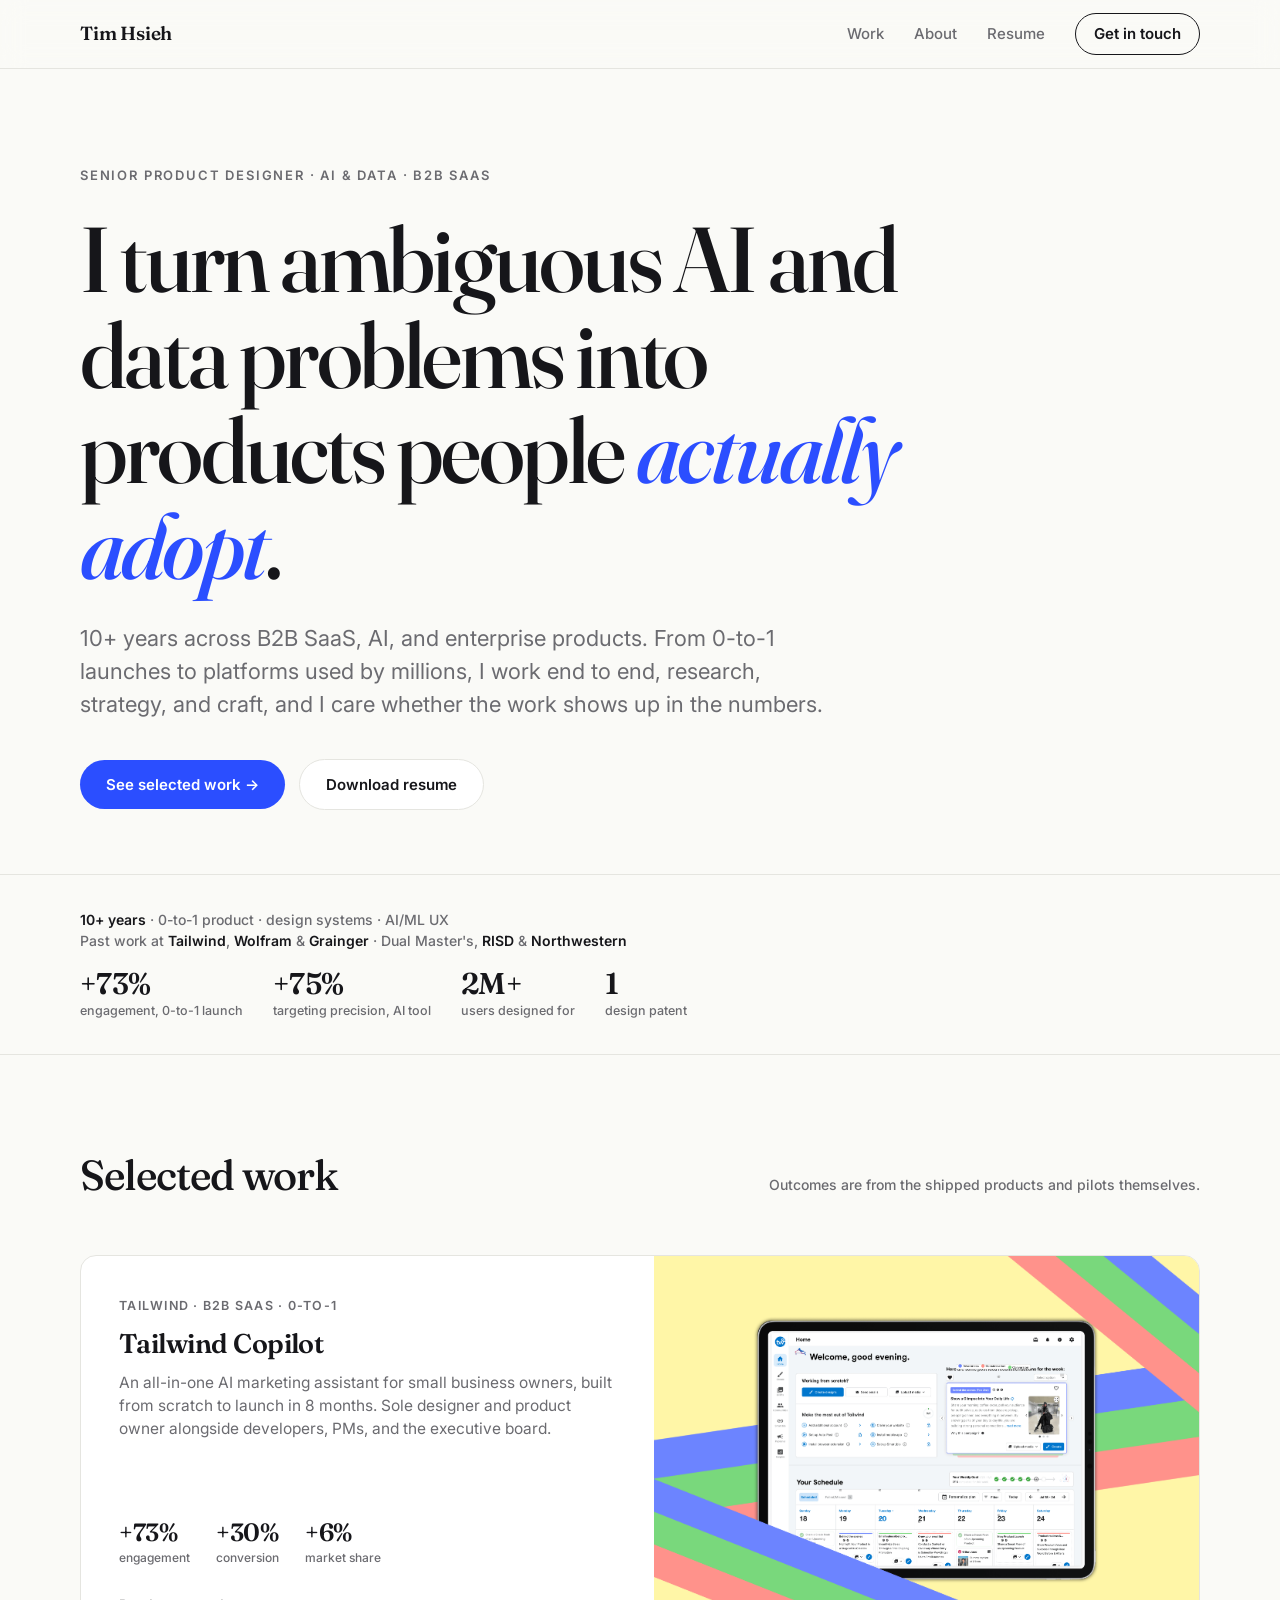
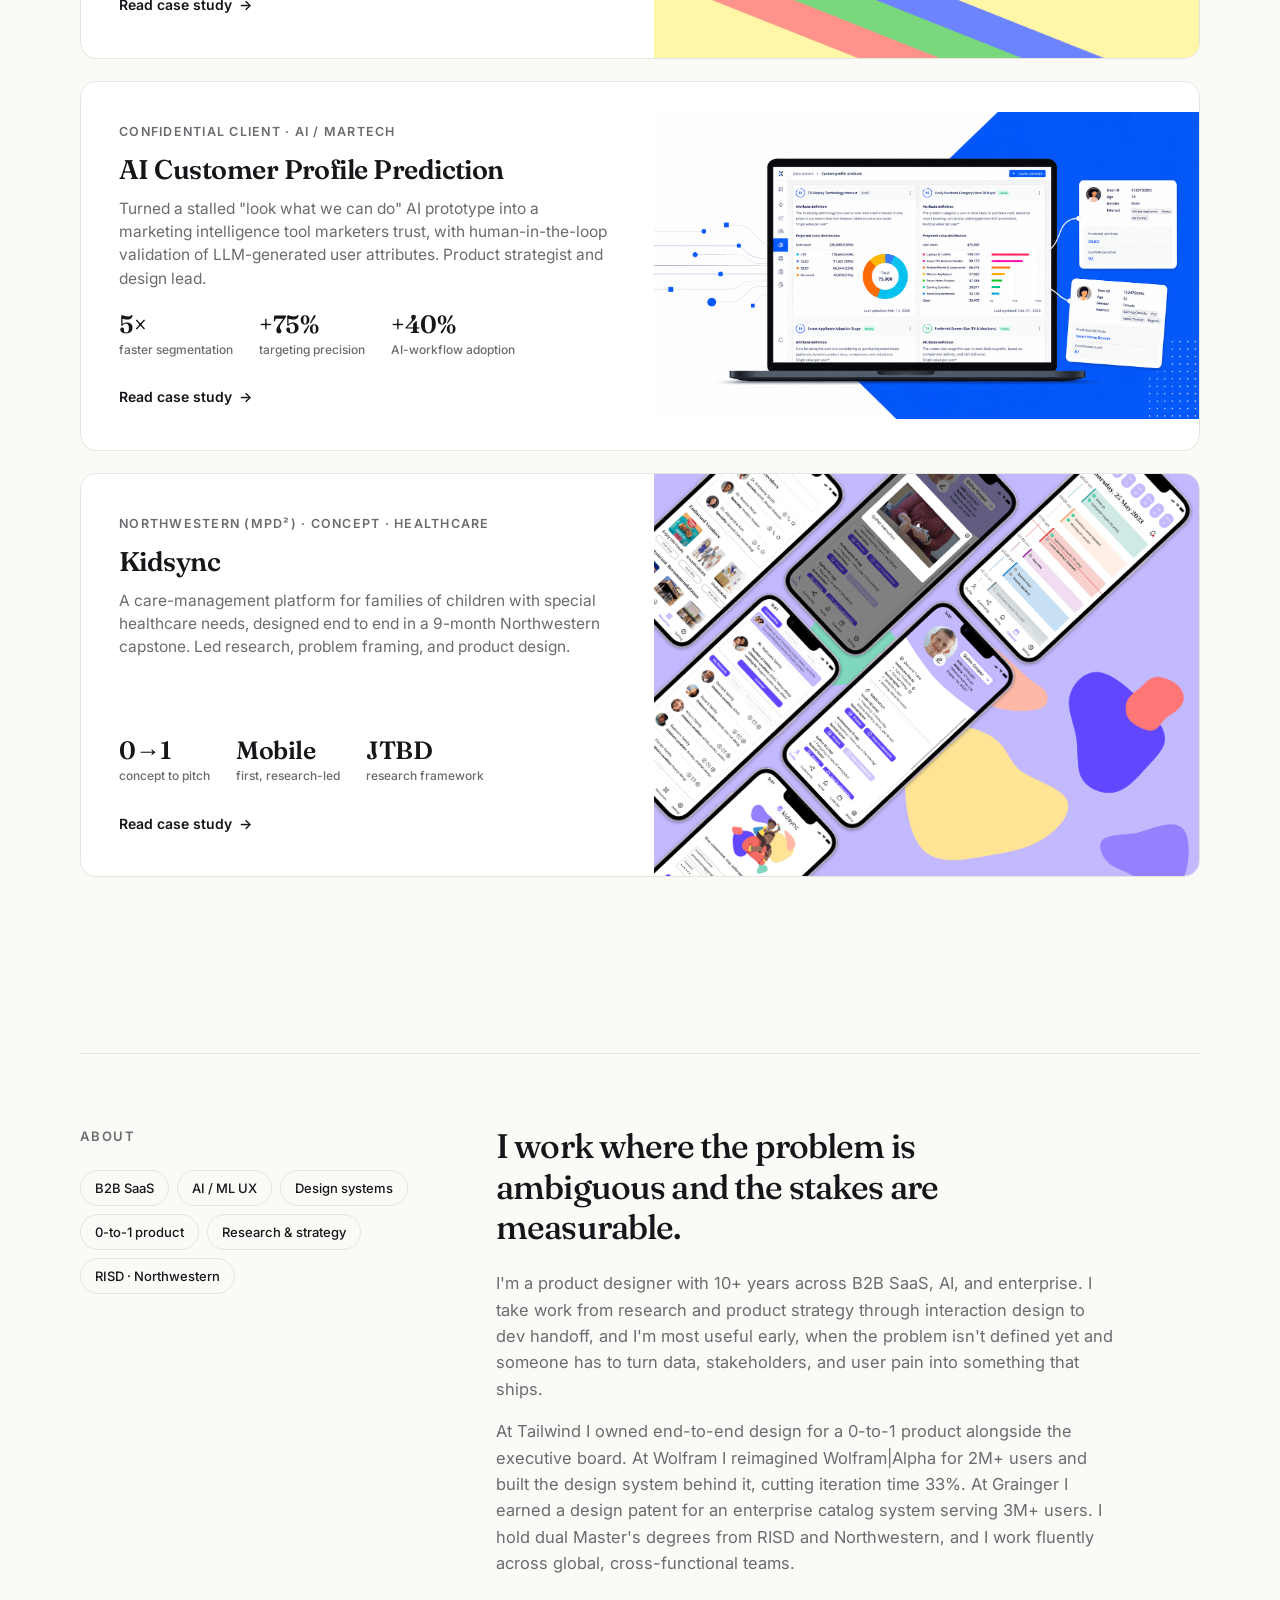
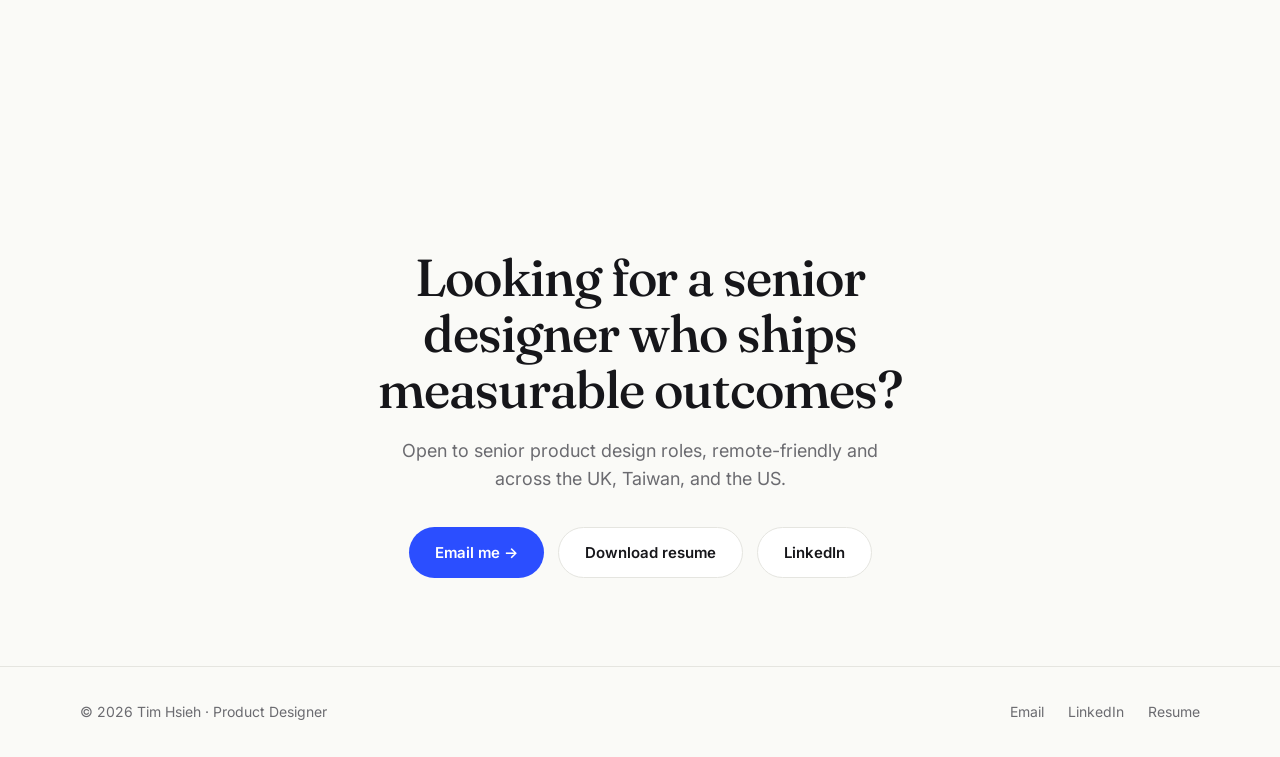
==== commit 224cf60c: "Update AI Profile Prediction case study copy, width, and typography - Replace all written copy with " ====
--- a/index.html
+++ b/index.html
@@ -136,7 +136,7 @@
           </div>
           <div class="card-link-row"><span class="card-link">Read case study <span class="arrow">→</span></span></div>
         </div>
-        <div class="card-visual"><span class="visual-placeholder">Cover image<br/>img/copilot-cover.jpg</span></div>
+        <div class="card-visual"><img src="img/copilot-hero.png" alt="Tailwind Copilot AI marketing assistant" /></div>
       </a>
 
       <a class="card" href="ai-profile-prediction.html">
--- a/styles.css
+++ b/styles.css
@@ -107,6 +107,18 @@
 .cs-section p .lead{font-weight:500}
 .eyebrow-sm{font-size:13px;font-weight:600;letter-spacing:.1em;text-transform:uppercase;color:var(--muted);margin-bottom:14px}
 
+/* case video */
+.case-video{max-width:var(--maxw);padding:0 var(--pad);margin:32px auto 0}
+.case-video__media{display:block;width:100%;height:auto;border-radius:var(--r-md)}
+
+/* goal cards */
+.goal-grid{display:grid;grid-template-columns:1fr 1fr;gap:32px;margin-top:28px}
+.goal-card{padding-top:22px}
+.goal-num{font-size:12px;font-weight:600;letter-spacing:.12em;text-transform:uppercase;color:var(--muted);margin-bottom:12px}
+.goal-label{font-family:var(--display);font-size:clamp(18px,2vw,22px);font-weight:500;font-style:italic;letter-spacing:-.01em;color:var(--ink);margin-bottom:12px}
+.goal-card p{font-size:15.5px;color:#44444b;line-height:1.6;margin:0}
+@media(max-width:860px){.goal-grid{grid-template-columns:1fr;gap:24px}}
+
 /* pain / win lists */
 .painlist{list-style:none;display:grid;gap:12px;margin:18px 0 8px}
 .painlist li{display:flex;gap:12px;align-items:flex-start;font-size:16px;color:#33333a;line-height:1.5}
@@ -118,13 +130,43 @@
 /* callout */
 .callout{background:var(--ink);color:#eaeaef;border-radius:var(--r-md);padding:38px 40px;margin:14px 0 6px}
 .callout .q{font-family:var(--display);font-size:clamp(20px,2.6vw,27px);line-height:1.3;font-weight:500;color:#fff;margin-bottom:14px;font-style:italic}
-.callout p{color:#bcbcc6;font-size:16px;margin-bottom:0}
+.callout p{color:#e8e8f0;font-size:16px;margin-bottom:0}
 
 /* design challenges */
 .challenge{border:1px solid var(--hair);border-radius:var(--r-sm);padding:30px 32px;margin-bottom:18px;background:var(--card)}
 .challenge .num{font-family:var(--display);font-size:15px;font-weight:600;color:var(--ink);letter-spacing:.04em;margin-bottom:8px}
 .challenge h3{margin:0 0 10px;font-size:20px}
 .challenge p{margin-bottom:0;font-size:16px;color:#44444b}
+
+/* challenge image pair */
+.copilot-challenge-image-pair{display:flex;gap:clamp(20px,3vw,32px);margin:24px 0 72px;align-items:flex-start}
+.copilot-challenge-image-pair__item{min-width:0}
+.copilot-challenge-image-pair__item:first-child{flex:1463}
+.copilot-challenge-image-pair__item:last-child{flex:3170}
+.copilot-challenge-image-pair__media{width:100%;height:auto;display:block;border-radius:var(--r-sm)}
+.copilot-challenge-image-pair .copilot-challenge-image-pair__caption{font-size:13.5px;color:var(--muted);margin-top:12px;margin-bottom:0;line-height:1.45;text-align:center;padding:0 4px}
+@media(max-width:760px){
+  .copilot-challenge-image-pair{flex-direction:column;margin-bottom:48px}
+  .copilot-challenge-image-pair__item:first-child,
+  .copilot-challenge-image-pair__item:last-child{flex:none;width:100%}
+}
+
+/* challenge evolution row */
+.copilot-challenge-evolution{display:flex;gap:clamp(16px,2vw,24px);margin:24px 0 72px;align-items:center}
+.copilot-challenge-evolution__item{min-width:0;align-self:flex-start}
+.copilot-challenge-evolution__arrow{flex-shrink:0;font-size:20px;color:var(--muted);line-height:1;user-select:none}
+.copilot-challenge-evolution__media{width:100%;height:auto;display:block;border-radius:var(--r-sm)}
+.copilot-challenge-evolution .copilot-challenge-evolution__caption{font-size:13.5px;color:var(--muted);margin-top:12px;margin-bottom:0;line-height:1.45;text-align:center;padding:0 4px}
+@media(max-width:760px){
+  .copilot-challenge-evolution{flex-direction:column;margin-bottom:48px}
+  .copilot-challenge-evolution__item{flex:none;width:100%;align-self:auto}
+}
+.copilot-challenge-evolution--stacked{flex-direction:column;align-items:stretch}
+.copilot-challenge-evolution--stacked .copilot-challenge-evolution__arrow{align-self:center}
+.copilot-challenge-evolution--stacked .copilot-challenge-evolution__item--centered-half{width:50%;align-self:center}
+@media(max-width:760px){
+  .copilot-challenge-evolution--stacked .copilot-challenge-evolution__item--centered-half{width:100%;align-self:stretch}
+}
 
 /* steps */
 .step{display:grid;grid-template-columns:42px 1fr;gap:18px;padding:22px 0;border-bottom:1px solid var(--hair)}
@@ -239,10 +281,128 @@
   .feature-phone{max-height:560px}
 }
 
+/* ============================================================
+   CS-ROW — two-column editorial layout
+   .cs-row         text left 40% / diagram right 60%
+   .cs-row.flip    phone left 40% / text right 60% (order swap)
+   .cs-row.product text left 60% / phone right 40%
+   ============================================================ */
+.cs-row{
+  display:grid;
+  grid-template-columns:2fr 3fr;
+  gap:clamp(32px,4vw,56px);
+  max-width:var(--maxw);
+  margin:48px auto;
+  padding:0 var(--pad);
+  align-items:start;
+}
+.cs-row.product{grid-template-columns:3fr 2fr;align-items:center}
+.cs-row.flip .cs-row-media{order:-1}
+.cs-row.flip{align-items:center}
+.cs-row.cover{align-items:stretch}
+.cs-row.cover .cs-row-media{display:flex;flex-direction:column}
+.cs-row.cover .cs-row-media img{flex:1;object-fit:cover;min-height:200px}
+.cs-row.media-70{grid-template-columns:30fr 70fr;align-items:center}
+.cs-row.media-80{grid-template-columns:20fr 80fr;align-items:center}
+@media(max-width:860px){.cs-row.media-70 .cs-row-media{order:1}.cs-row.media-80 .cs-row-media{order:1}.cs-row.img-right .cs-row-media{order:1}}
+.cs-row-media img{width:100%;border-radius:var(--r-sm);display:block}
+/* h2 inside a copy column (Problem, Synthesis): tighten bottom gap before body text */
+.cs-row-copy h2{margin-bottom:14px}
+/* h3 as first child in copy column: remove the 30px top push */
+.cs-row-copy>h3:first-child{margin-top:0}
+.cs-row-copy .si{
+  font-family:var(--display);
+  font-size:20px;font-weight:600;
+  color:var(--ink);
+  margin-bottom:12px;
+  display:block;
+}
+.cs-row-copy h3{font-size:21px;font-weight:600;margin:0 0 10px;letter-spacing:-.01em}
+.cs-row-copy p{font-size:16px;color:#44444b;line-height:1.6;margin:0 0 12px}
+.cs-row-copy p:last-child{margin-bottom:0}
+.cs-row-copy .callout p{color:#e8e8f0}
+.cs-row-copy ol{font-size:15.5px;color:#44444b;line-height:1.55;margin:0 0 14px 18px}
+.cs-row-copy ul{list-style:none;font-size:15.5px;color:#44444b;line-height:1.7;margin:0 0 8px}
+.cs-row-copy .r-label{font-size:14px;font-weight:600;color:var(--ink);margin:14px 0 8px;display:block}
+@media(max-width:860px){
+  .cs-row,.cs-row.product{
+    grid-template-columns:1fr;
+    margin:32px auto;
+    gap:20px;
+  }
+  .cs-row .cs-row-media{order:-1}
+}
+
+/* ============================================================
+   FIG-PAIR — two equal side-by-side figures
+   ============================================================ */
+.fig-pair{
+  display:grid;
+  grid-template-columns:1fr 1fr;
+  gap:clamp(20px,3vw,32px);
+  max-width:var(--maxw);
+  margin:40px auto;
+  padding:0 var(--pad);
+  align-items:start;
+}
+.fig-pair figure{margin:0;width:100%}
+.fig-pair figure img{width:100%;border-radius:var(--r-sm);display:block}
+.fig-pair figcaption{font-size:13.5px;color:var(--muted);margin-top:10px;line-height:1.45}
+@media(max-width:760px){.fig-pair{grid-template-columns:1fr;gap:24px}}
+
+/* Tighten vertical rhythm between read block and following media */
+.cs-section .read + .cs-row,
+.cs-section .read + figure.cs-fig,
+.cs-section .read + figure.cs-fig-wide,
+.cs-section .read + .fig-pair{margin-top:32px}
+figure.cs-fig-wide + figure.cs-fig-wide{margin-top:24px}
+
+/* ============================================================
+   CS-INTRO — section header at the same 1200px boundary as
+   .cs-row and .cs-fig-wide; fixes left-edge misalignment vs .read
+   ============================================================ */
+.cs-intro{
+  max-width:var(--maxw);
+  margin:0 auto;
+  padding:0 var(--pad);
+}
+.cs-intro p{max-width:62ch}
+.cs-section .cs-intro + .cs-row,
+.cs-section .cs-intro + figure.cs-fig,
+.cs-section .cs-intro + figure.cs-fig-wide,
+.cs-section .cs-intro + .fig-pair{margin-top:32px}
+.cs-section .cs-intro + .read{margin-top:28px}
+
+/* ============================================================
+   CS-BODY — wide editorial wrapper for title + copy sections
+   Same 1200px boundary as .cs-row; body copy is left-anchored
+   to the content grid instead of sitting in a narrow centered column.
+   ============================================================ */
+.cs-body{
+  max-width:var(--maxw);
+  margin:0 auto;
+  padding:0 var(--pad);
+}
+.cs-section .cs-body + .cs-row,
+.cs-section .cs-body + figure.cs-fig,
+.cs-section .cs-body + figure.cs-fig-wide,
+.cs-section .cs-body + .fig-pair{margin-top:32px}
+
+/* Captions inside cs-row-media (when img is wrapped in <figure>) */
+.cs-row-media figure{margin:0}
+.cs-row-media figcaption{font-size:13.5px;color:var(--muted);margin-top:10px;line-height:1.45;text-align:left}
+/* How It Works: anchor media column to top so captions align consistently under each image */
+.how-it-works .cs-row-media{align-self:start}
+/* How It Works: match caption style to Design Process cs-fig-wide figcaption exactly */
+.how-it-works .cs-row-media figcaption{margin-top:12px;text-align:center;padding:0 4px}
+.ctx-badge{display:flex;align-items:center;justify-content:center}
+.ctx-badge img{max-width:100%;height:auto;max-height:160px;object-fit:contain}
+
 /* takeaway */
 .takeaway{background:var(--accent-soft);border-radius:var(--r-md);padding:38px 40px;margin:14px 0}
 .takeaway .eyebrow-sm{color:var(--muted)}
 .takeaway p{font-size:18px;color:#2a2a4a;margin-bottom:0;line-height:1.55}
+.takeaway p+p{margin-top:16px}
 
 /* next project */
 .cs-next{border-top:1px solid var(--hair);padding:48px 0}
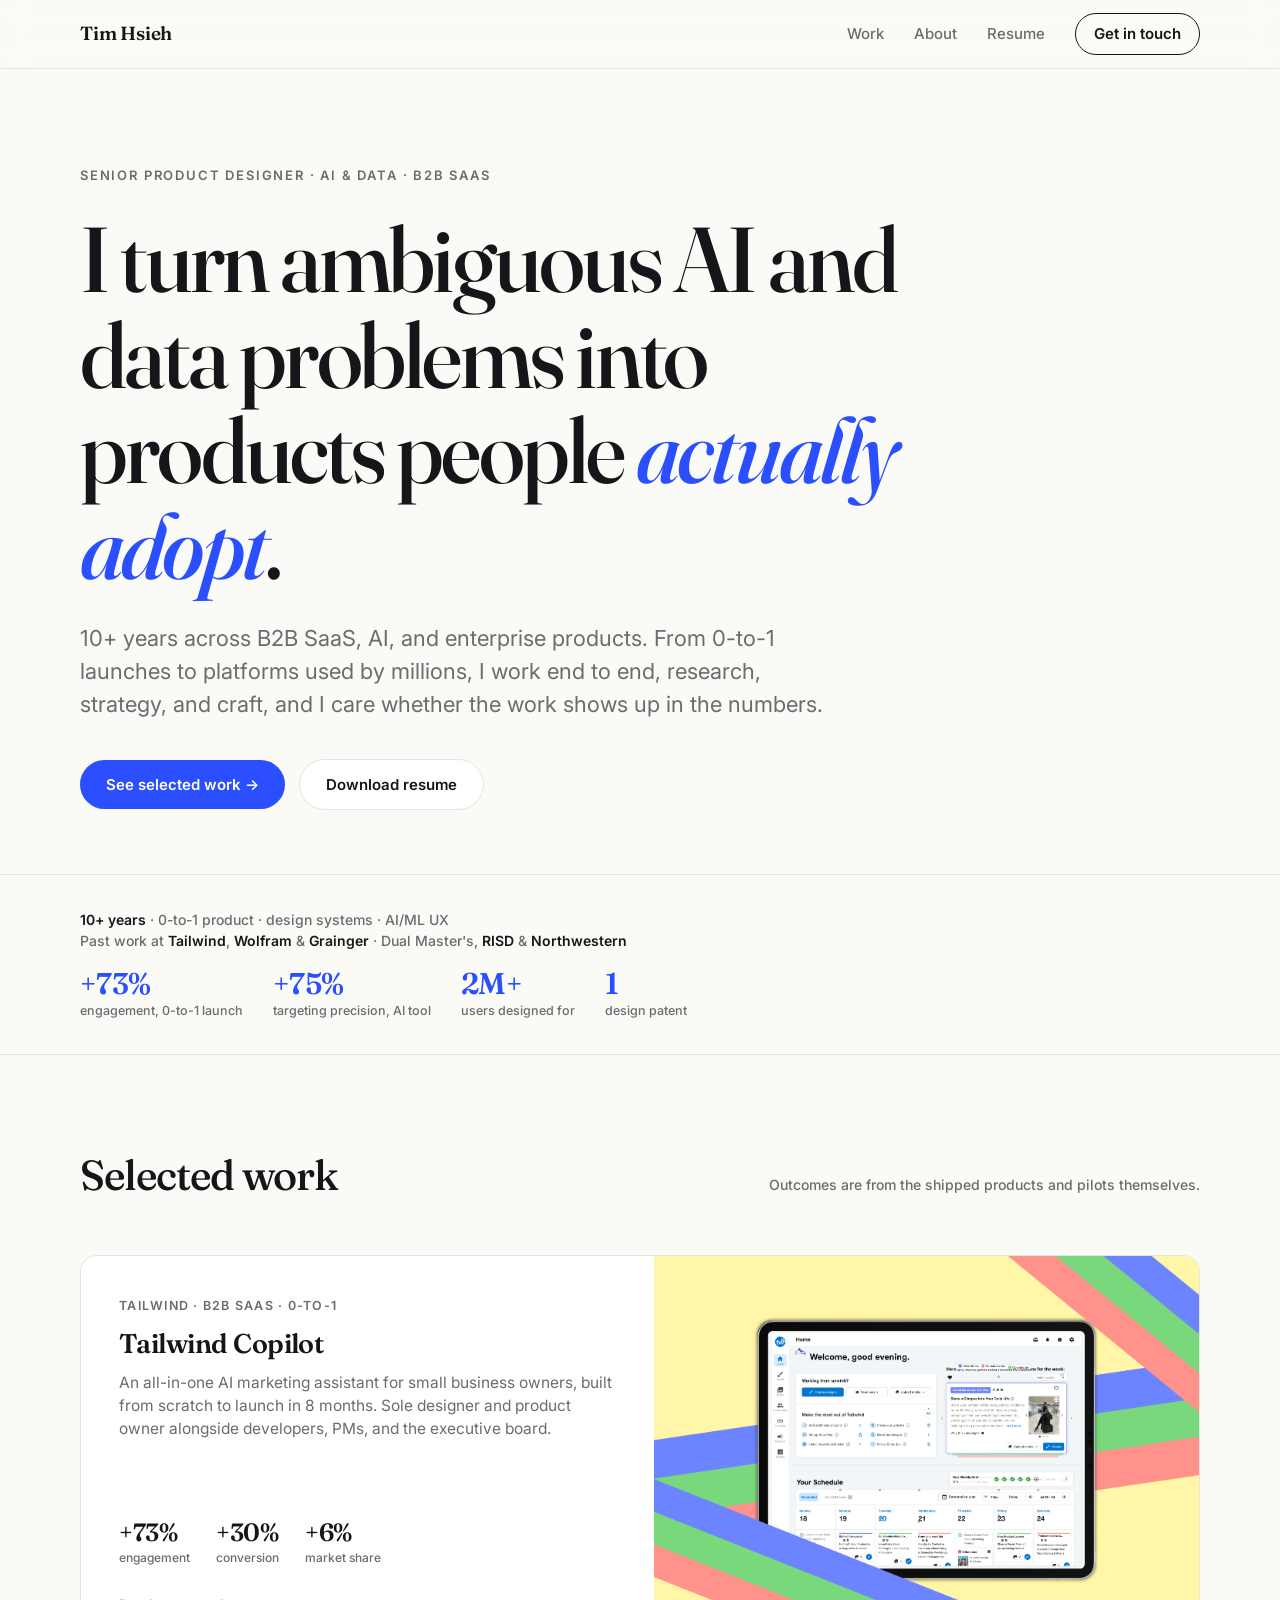
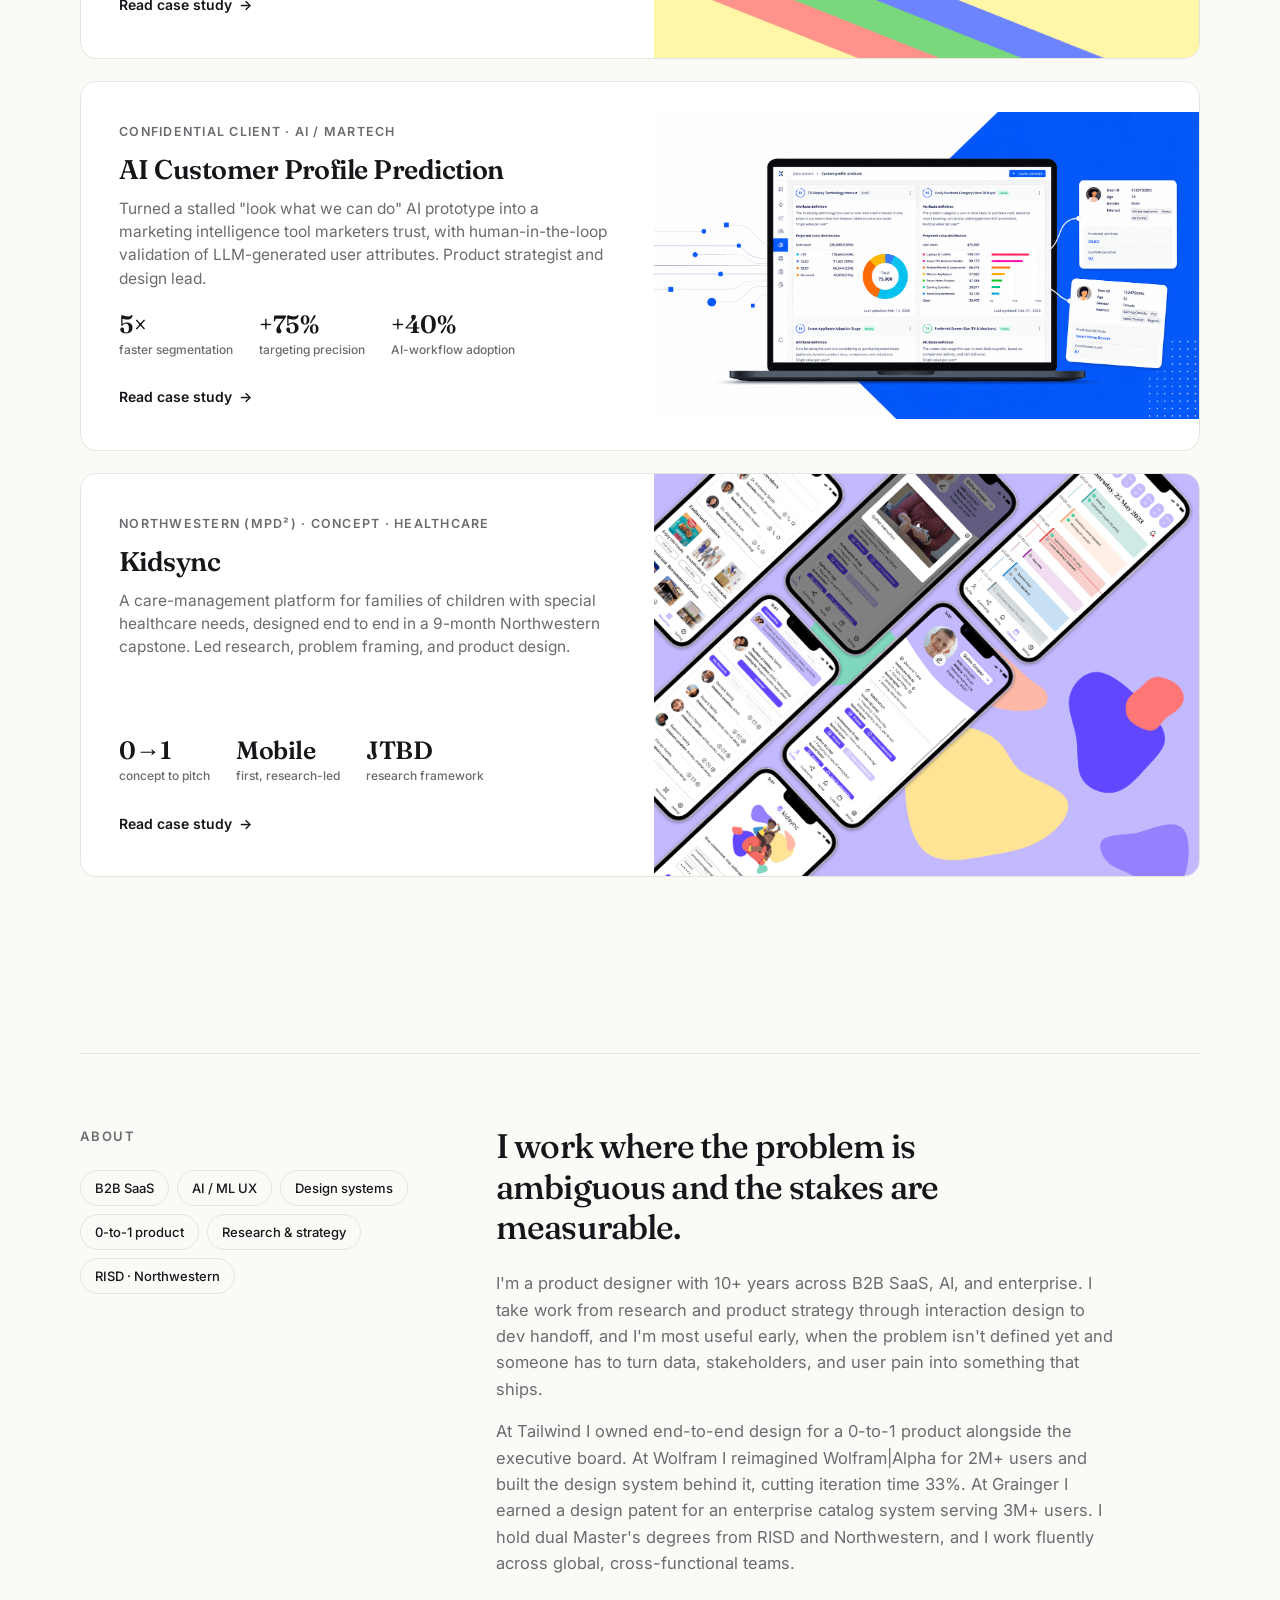
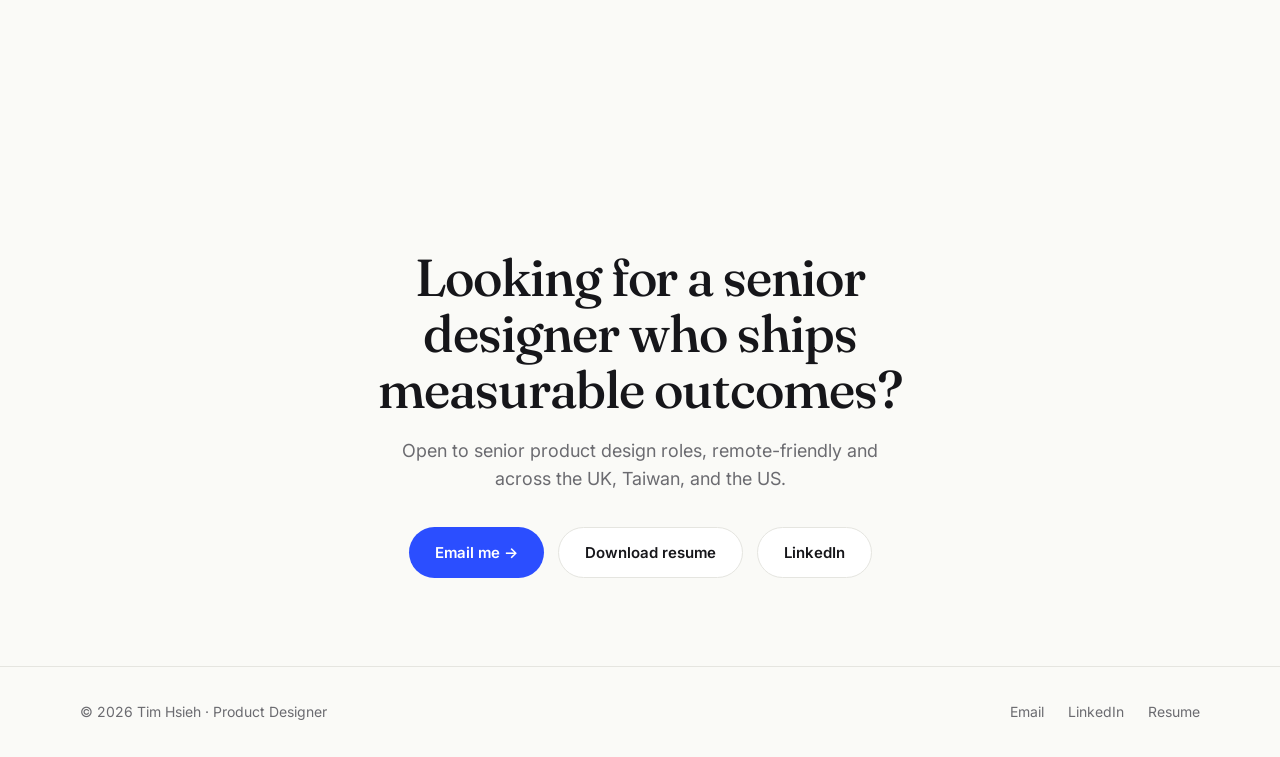
==== commit f8e86997: "Polish homepage interaction and typography details Co-Authored-By: Claude Fable 5 <noreply@anthropic" ====
--- a/index.html
+++ b/index.html
@@ -11,9 +11,10 @@
 <meta property="og:url" content="https://timhdesign.com/" />
 <link rel="preconnect" href="https://fonts.googleapis.com" />
 <link rel="preconnect" href="https://fonts.gstatic.com" crossorigin />
-<link href="https://fonts.googleapis.com/css2?family=Fraunces:opsz,wght@9..144,400;9..144,500;9..144,600&family=Inter:wght@400;500;600;700&display=swap" rel="stylesheet" />
+<link href="https://fonts.googleapis.com/css2?family=Fraunces:ital,opsz,wght@0,9..144,400;0,9..144,500;0,9..144,600;1,9..144,400;1,9..144,500;1,9..144,600&family=Inter:wght@400;500;600;700&display=swap" rel="stylesheet" />
 <link rel="stylesheet" href="styles.css" />
 <style>
+#work,#about,#contact{scroll-margin-top:84px}
 .hero{padding:96px 0 64px}
 .eyebrow{font-size:13px;font-weight:600;letter-spacing:.14em;text-transform:uppercase;color:var(--muted);margin-bottom:26px}
 .hero h1{font-family:var(--display);font-weight:500;font-size:clamp(48px,7.5vw,92px);line-height:1.04;letter-spacing:-.03em;max-width:16ch;margin-bottom:28px}
@@ -26,15 +27,15 @@
 .proof-meta strong{color:var(--ink);font-weight:600}
 .stats{display:flex;flex-wrap:wrap;gap:30px}
 .stat{display:flex;flex-direction:column;gap:2px}
-.stat .num{font-family:var(--display);font-weight:600;font-size:30px;line-height:1;letter-spacing:-.02em}
+.stat .num{font-family:var(--display);font-weight:600;font-size:30px;line-height:1;letter-spacing:-.02em;color:var(--accent)}
 .stat .lab{font-size:12.5px;color:var(--muted);font-weight:500}
 section.block{padding:88px 0}
 .sec-head{display:flex;align-items:baseline;justify-content:space-between;gap:20px;margin-bottom:46px;flex-wrap:wrap}
 .sec-title{font-family:var(--display);font-weight:500;font-size:clamp(28px,3.6vw,42px);letter-spacing:-.025em}
 .sec-note{font-size:14px;color:var(--muted);font-weight:500}
 .work{display:grid;gap:22px}
-.card{background:var(--card);border:1px solid var(--hair);border-radius:var(--r-md);overflow:hidden;display:grid;grid-template-columns:1.05fr 1fr;transition:border-color .2s}
-.card:hover{border-color:var(--ink)}
+.card{background:var(--card);border:1px solid var(--hair);border-radius:var(--r-md);overflow:hidden;display:grid;grid-template-columns:1.05fr 1fr;transition:border-color .2s,transform .25s ease,box-shadow .25s ease}
+.card:hover{border-color:var(--ink);transform:translateY(-2px);box-shadow:0 14px 36px -18px rgba(22,22,26,.16),0 3px 10px -6px rgba(22,22,26,.08)}
 .card:hover .card-link{color:var(--accent)}
 .card-body{padding:40px 38px;display:flex;flex-direction:column}
 .card-kicker{font-size:12.5px;font-weight:600;letter-spacing:.1em;text-transform:uppercase;color:var(--muted);margin-bottom:14px}
@@ -45,7 +46,8 @@
 .cm .n{font-family:var(--display);font-weight:600;font-size:25px;letter-spacing:-.02em;color:var(--ink);line-height:1}
 .cm .l{font-size:12px;color:var(--muted);font-weight:500;margin-top:4px}
 .card-visual{background:transparent;display:flex;align-items:center;justify-content:center;min-height:300px}
-.card-visual img{width:100%;height:100%;object-fit:contain}
+.card-visual img{width:100%;height:100%;object-fit:contain;transition:transform .35s ease}
+.card:hover .card-visual img{transform:scale(1.02)}
 .visual-placeholder{color:#9a9aa2;font-size:13px;font-weight:500;text-align:center;padding:20px}
 .card-link-row{margin-top:24px}
 .card-link{font-size:14px;font-weight:600;color:var(--ink);display:inline-flex;align-items:center;gap:7px;transition:color .15s}
@@ -62,6 +64,13 @@
 .cta h2{font-family:var(--display);font-weight:500;font-size:clamp(30px,4.4vw,52px);letter-spacing:-.02em;line-height:1.08;margin-bottom:20px;max-width:18ch;margin-inline:auto}
 .cta p{color:var(--muted);font-size:18px;margin-bottom:34px;max-width:46ch;margin-inline:auto}
 .cta-actions{display:flex;gap:14px;justify-content:center;flex-wrap:wrap}
+@media(prefers-reduced-motion:reduce){
+  html{scroll-behavior:auto}
+  .card,.card-visual img,.card-link .arrow{transition:none}
+  .card:hover{transform:none;box-shadow:none}
+  .card:hover .card-visual img{transform:none}
+  .card:hover .card-link .arrow{transform:none}
+}
 @media(max-width:860px){
   .card{grid-template-columns:1fr}
   .card-visual{min-height:200px;order:-1}
@@ -136,7 +145,7 @@
           </div>
           <div class="card-link-row"><span class="card-link">Read case study <span class="arrow">→</span></span></div>
         </div>
-        <div class="card-visual"><img src="img/copilot-hero.png" alt="Tailwind Copilot AI marketing assistant" /></div>
+        <div class="card-visual"><img src="img/copilot-hero.png" alt="Tailwind Copilot AI marketing assistant" width="2822" height="2081" /></div>
       </a>
 
       <a class="card" href="ai-profile-prediction.html">
@@ -151,7 +160,7 @@
           </div>
           <div class="card-link-row"><span class="card-link">Read case study <span class="arrow">→</span></span></div>
         </div>
-        <div class="card-visual"><img src="img/ai-cover.png" alt="AI Customer Profile Prediction dashboard" /></div>
+        <div class="card-visual"><img src="img/ai-cover.png" alt="AI Customer Profile Prediction dashboard" width="1672" height="941" loading="lazy" /></div>
       </a>
 
       <a class="card" href="kidsync.html">
@@ -166,7 +175,7 @@
           </div>
           <div class="card-link-row"><span class="card-link">Read case study <span class="arrow">→</span></span></div>
         </div>
-        <div class="card-visual"><img src="img/kidsync-cover.png" alt="Kidsync app screens" /></div>
+        <div class="card-visual"><img src="img/kidsync-cover.png" alt="Kidsync app screens" width="2822" height="2081" loading="lazy" /></div>
       </a>
 
     </div>
--- a/styles.css
+++ b/styles.css
@@ -226,6 +226,14 @@
   padding:0 var(--pad);
 }
 
+figure.prediction-challenge-one-media{width:45%;max-width:45%}
+@media(max-width:860px){figure.prediction-challenge-one-media{width:100%;max-width:100%}}
+figure.prediction-challenge-three-media{width:80%;max-width:calc(var(--maxw) * 0.8)}
+@media(max-width:860px){figure.prediction-challenge-three-media{width:100%;max-width:100%}}
+
+.prediction-validation-results-grid{display:grid;grid-template-columns:1fr 1fr;gap:clamp(20px,3vw,48px);max-width:var(--maxw);margin:0 auto;padding:0 var(--pad);align-items:start}
+@media(max-width:860px){.prediction-validation-results-grid{grid-template-columns:1fr;gap:32px}}
+
 /* wide wrapper passthrough (HTML compatibility) */
 .cs-fig-wide-wrap{
   width:100%;
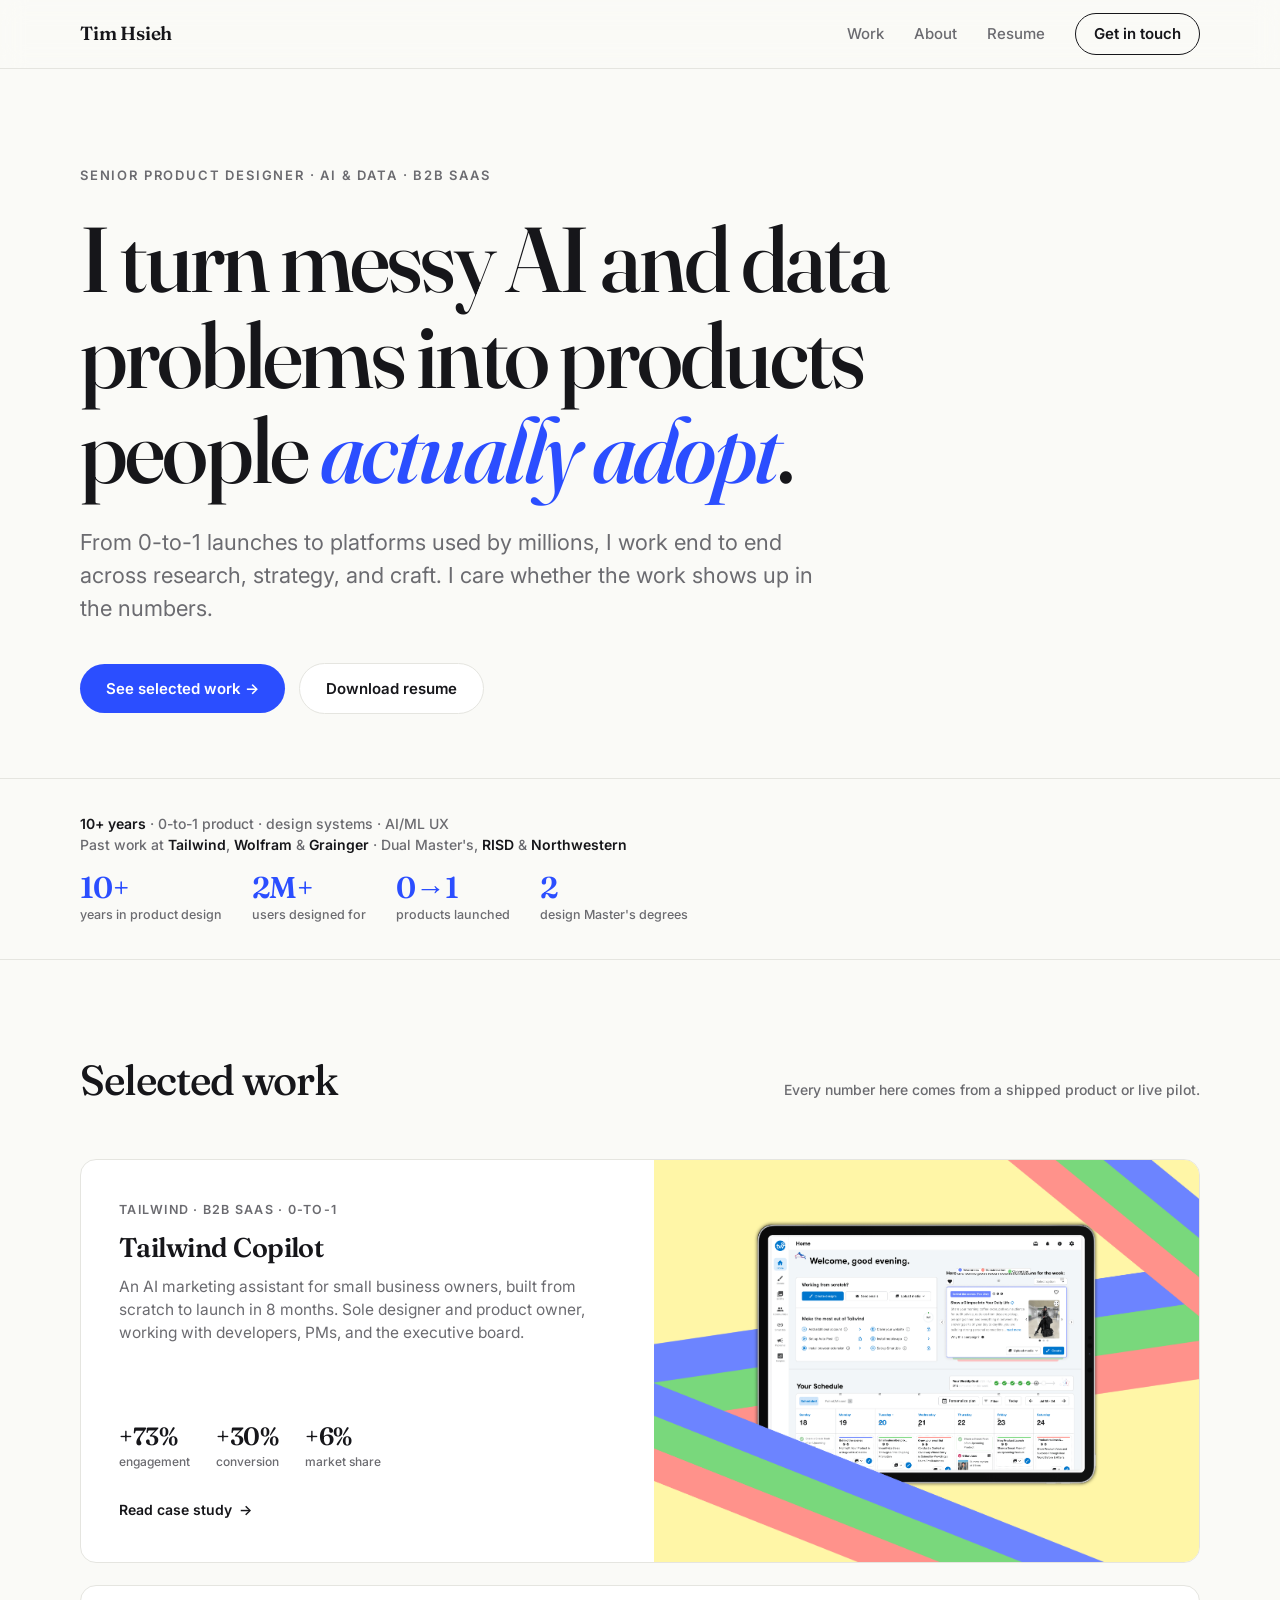
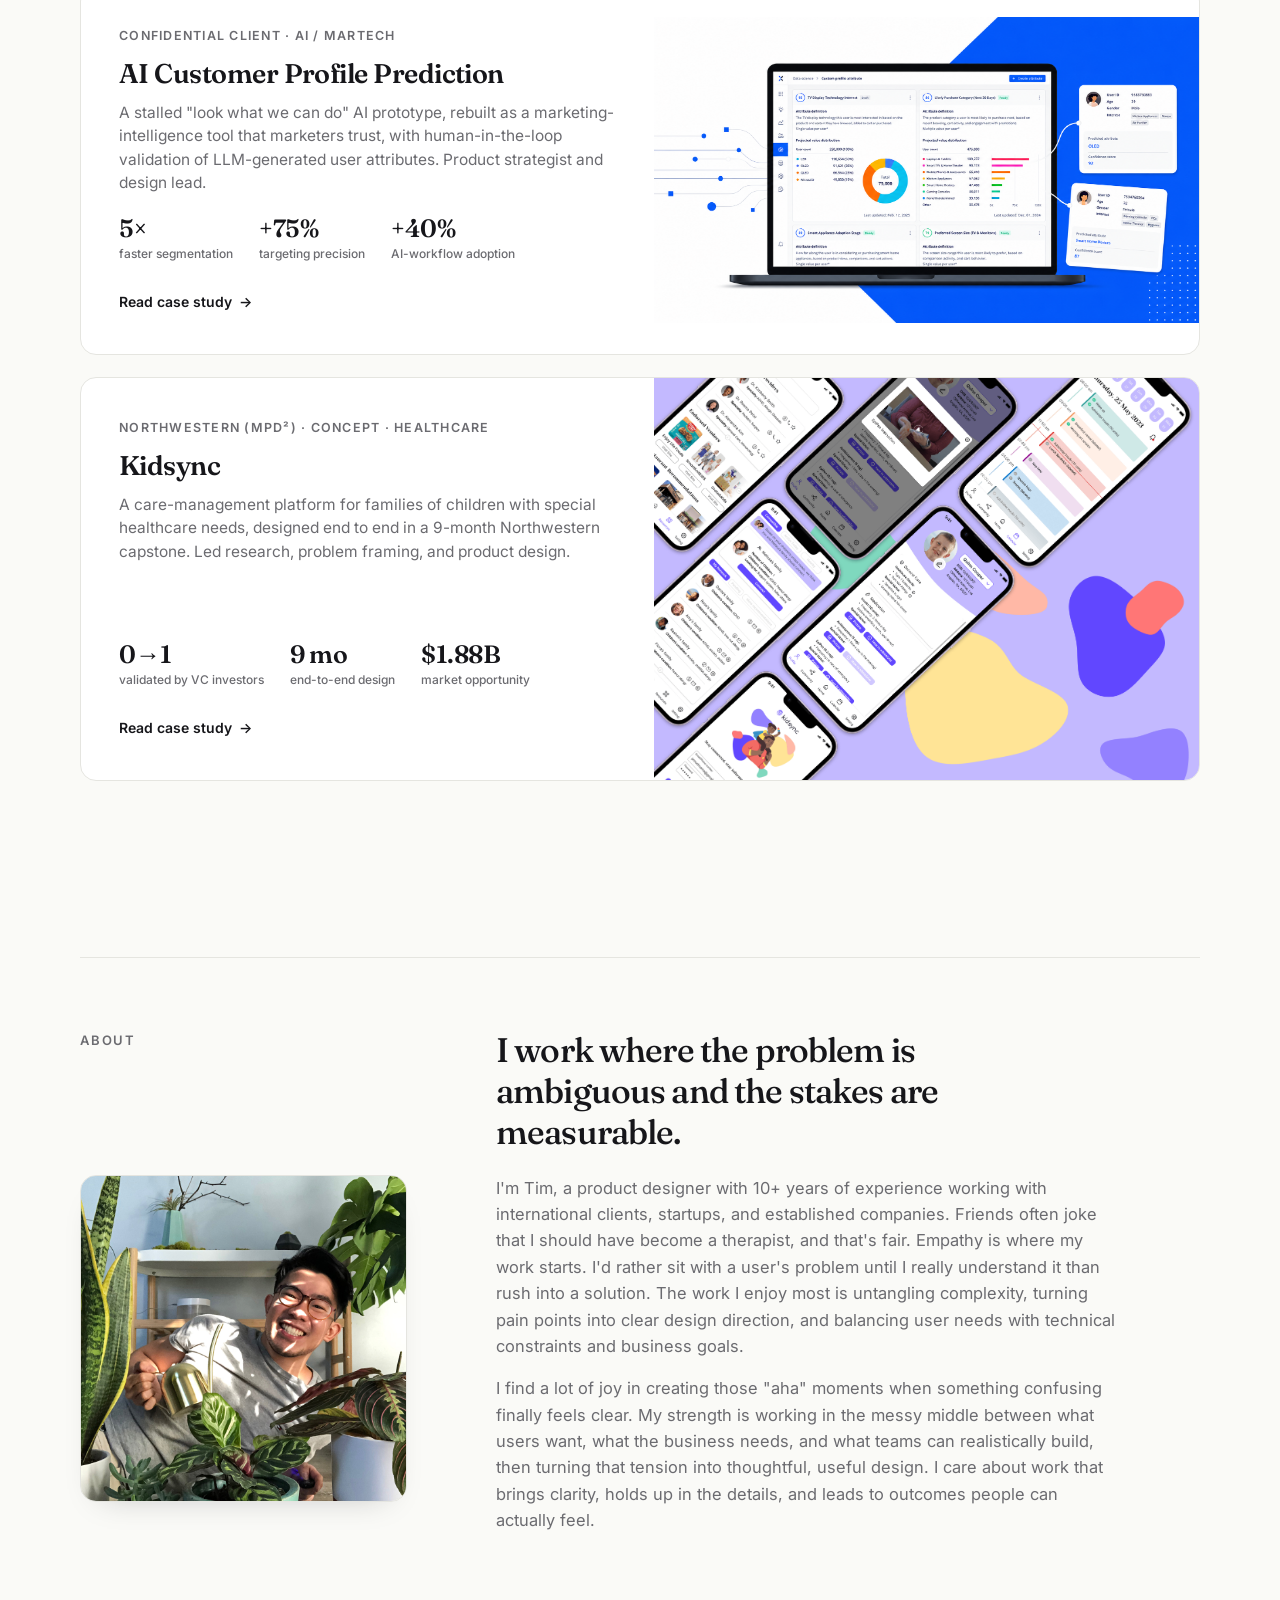
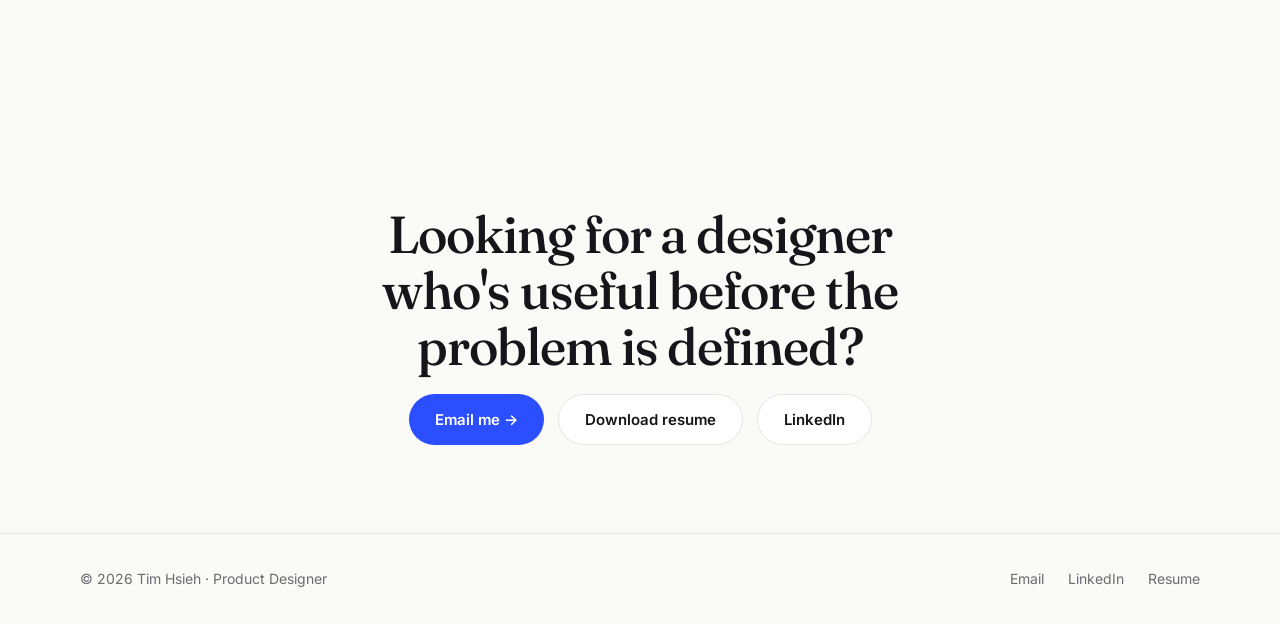
==== commit 3d463c13: "Polish homepage copy and about section Co-Authored-By: Claude Fable 5 <noreply@anthropic.com>" ====
--- a/index.html
+++ b/index.html
@@ -54,11 +54,11 @@
 .card-link .arrow{transition:transform .15s}
 .card:hover .card-link .arrow{transform:translateX(4px)}
 /* About — two-column, light background */
-.about{border-top:1px solid var(--hair);padding:72px 0;display:grid;grid-template-columns:1fr 2fr;gap:64px;align-items:start}
-.about-meta .eyebrow{margin-bottom:24px}
-.credentials{display:flex;flex-wrap:wrap;gap:8px}
-.chip{border:1px solid var(--hair);border-radius:var(--r-pill);padding:7px 14px;font-size:13px;color:var(--ink);font-weight:500}
-.about-bio h2{font-family:var(--display);font-weight:500;font-size:clamp(24px,3vw,34px);letter-spacing:-.025em;line-height:1.2;max-width:22ch;margin-bottom:22px}
+.about{border-top:1px solid var(--hair);padding:72px 0;display:grid;grid-template-columns:1fr 2fr;column-gap:64px;align-items:start}
+.about-eyebrow{margin-bottom:24px}
+.about-figure{margin:0}
+.about-figure img{width:93%;height:auto;aspect-ratio:1/1;border-radius:var(--r-md);border:1px solid var(--hair);box-shadow:0 14px 32px -22px rgba(22,22,26,.28);display:block}
+.about-head{font-family:var(--display);font-weight:500;font-size:clamp(24px,3vw,34px);letter-spacing:-.025em;line-height:1.2;max-width:22ch;margin-bottom:22px}
 .about-bio p{color:var(--muted);font-size:16.5px;line-height:1.6;max-width:62ch;margin-bottom:16px}
 .cta{padding:96px 0 88px;text-align:center}
 .cta h2{font-family:var(--display);font-weight:500;font-size:clamp(30px,4.4vw,52px);letter-spacing:-.02em;line-height:1.08;margin-bottom:20px;max-width:18ch;margin-inline:auto}
@@ -75,6 +75,7 @@
   .card{grid-template-columns:1fr}
   .card-visual{min-height:200px;order:-1}
   .about{grid-template-columns:1fr;gap:32px;padding:64px 0}
+  .about-figure img{max-width:300px;height:auto;aspect-ratio:1/1}
   .hero{padding:64px 0 48px}
   section.block{padding:64px 0}
   .proof-inner{flex-direction:column;align-items:flex-start;gap:24px}
@@ -101,8 +102,8 @@
 <section class="hero">
   <div class="wrap">
     <div class="eyebrow">Senior Product Designer · AI &amp; Data · B2B SaaS</div>
-    <h1>I turn ambiguous AI and data problems into products people <em>actually adopt</em>.</h1>
-    <p class="lede">10+ years across B2B SaaS, AI, and enterprise products. From 0-to-1 launches to platforms used by millions, I work end to end, research, strategy, and craft, and I care whether the work shows up in the numbers.</p>
+    <h1>I turn messy AI and data problems into products people <em>actually adopt</em>.</h1>
+    <p class="lede">From 0-to-1 launches to platforms used by millions, I work end to end across research, strategy, and craft. I care whether the work shows up in the numbers.</p>
     <div class="hero-actions">
       <a href="#work" class="btn btn-primary">See selected work →</a>
       <a href="Tim_Hsieh_ProductDesigner_Resume.pdf" target="_blank" rel="noopener" class="btn btn-ghost">Download resume</a>
@@ -117,10 +118,10 @@
       Past work at <strong>Tailwind</strong>, <strong>Wolfram</strong> &amp; <strong>Grainger</strong> · Dual Master's, <strong>RISD</strong> &amp; <strong>Northwestern</strong>
     </div>
     <div class="stats">
-      <div class="stat"><span class="num">+73%</span><span class="lab">engagement, 0-to-1 launch</span></div>
-      <div class="stat"><span class="num">+75%</span><span class="lab">targeting precision, AI tool</span></div>
+      <div class="stat"><span class="num">10+</span><span class="lab">years in product design</span></div>
       <div class="stat"><span class="num">2M+</span><span class="lab">users designed for</span></div>
-      <div class="stat"><span class="num">1</span><span class="lab">design patent</span></div>
+      <div class="stat"><span class="num">0→1</span><span class="lab">products launched</span></div>
+      <div class="stat"><span class="num">2</span><span class="lab">design Master's degrees</span></div>
     </div>
   </div>
 </div>
@@ -129,7 +130,7 @@
   <div class="wrap">
     <div class="sec-head">
       <h2 class="sec-title">Selected work</h2>
-      <span class="sec-note">Outcomes are from the shipped products and pilots themselves.</span>
+      <span class="sec-note">Every number here comes from a shipped product or live pilot.</span>
     </div>
     <div class="work">
 
@@ -137,7 +138,7 @@
         <div class="card-body">
           <div class="card-kicker">Tailwind · B2B SaaS · 0-to-1</div>
           <h3>Tailwind Copilot</h3>
-          <p class="desc">An all-in-one AI marketing assistant for small business owners, built from scratch to launch in 8 months. Sole designer and product owner alongside developers, PMs, and the executive board.</p>
+          <p class="desc">An AI marketing assistant for small business owners, built from scratch to launch in 8 months. Sole designer and product owner, working with developers, PMs, and the executive board.</p>
           <div class="card-metrics">
             <div class="cm"><span class="n">+73%</span><span class="l">engagement</span></div>
             <div class="cm"><span class="n">+30%</span><span class="l">conversion</span></div>
@@ -152,7 +153,7 @@
         <div class="card-body">
           <div class="card-kicker">Confidential client · AI / MarTech</div>
           <h3>AI Customer Profile Prediction</h3>
-          <p class="desc">Turned a stalled "look what we can do" AI prototype into a marketing intelligence tool marketers trust, with human-in-the-loop validation of LLM-generated user attributes. Product strategist and design lead.</p>
+          <p class="desc">A stalled "look what we can do" AI prototype, rebuilt as a marketing-intelligence tool that marketers trust, with human-in-the-loop validation of LLM-generated user attributes. Product strategist and design lead.</p>
           <div class="card-metrics">
             <div class="cm"><span class="n">5×</span><span class="l">faster segmentation</span></div>
             <div class="cm"><span class="n">+75%</span><span class="l">targeting precision</span></div>
@@ -169,9 +170,9 @@
           <h3>Kidsync</h3>
           <p class="desc">A care-management platform for families of children with special healthcare needs, designed end to end in a 9-month Northwestern capstone. Led research, problem framing, and product design.</p>
           <div class="card-metrics">
-            <div class="cm"><span class="n">0→1</span><span class="l">concept to pitch</span></div>
-            <div class="cm"><span class="n">Mobile</span><span class="l">first, research-led</span></div>
-            <div class="cm"><span class="n">JTBD</span><span class="l">research framework</span></div>
+            <div class="cm"><span class="n">0→1</span><span class="l">validated by VC investors</span></div>
+            <div class="cm"><span class="n">9 mo</span><span class="l">end-to-end design</span></div>
+            <div class="cm"><span class="n">$1.88B</span><span class="l">market opportunity</span></div>
           </div>
           <div class="card-link-row"><span class="card-link">Read case study <span class="arrow">→</span></span></div>
         </div>
@@ -185,30 +186,22 @@
 <section class="block" id="about">
   <div class="wrap">
     <div class="about">
-      <div class="about-meta">
-        <div class="eyebrow">About</div>
-        <div class="credentials">
-          <span class="chip">B2B SaaS</span>
-          <span class="chip">AI / ML UX</span>
-          <span class="chip">Design systems</span>
-          <span class="chip">0-to-1 product</span>
-          <span class="chip">Research &amp; strategy</span>
-          <span class="chip">RISD · Northwestern</span>
-        </div>
+      <div class="eyebrow about-eyebrow">About</div>
+      <h2 class="about-head">I work where the problem is ambiguous and the stakes are measurable.</h2>
+      <figure class="about-figure">
+        <img src="img/index-about-me.jpg" alt="" width="1920" height="1920" loading="lazy" />
+      </figure>
+      <div class="about-bio">
+        <p>I'm Tim, a product designer with 10+ years of experience working with international clients, startups, and established companies. Friends often joke that I should have become a therapist, and that's fair. Empathy is where my work starts. I'd rather sit with a user's problem until I really understand it than rush into a solution. The work I enjoy most is untangling complexity, turning pain points into clear design direction, and balancing user needs with technical constraints and business goals.</p>
+        <p>I find a lot of joy in creating those "aha" moments when something confusing finally feels clear. My strength is working in the messy middle between what users want, what the business needs, and what teams can realistically build, then turning that tension into thoughtful, useful design. I care about work that brings clarity, holds up in the details, and leads to outcomes people can actually feel.</p>
       </div>
-      <div class="about-bio">
-        <h2>I work where the problem is ambiguous and the stakes are measurable.</h2>
-        <p>I'm a product designer with 10+ years across B2B SaaS, AI, and enterprise. I take work from research and product strategy through interaction design to dev handoff, and I'm most useful early, when the problem isn't defined yet and someone has to turn data, stakeholders, and user pain into something that ships.</p>
-        <p>At Tailwind I owned end-to-end design for a 0-to-1 product alongside the executive board. At Wolfram I reimagined Wolfram|Alpha for 2M+ users and built the design system behind it, cutting iteration time 33%. At Grainger I earned a design patent for an enterprise catalog system serving 3M+ users. I hold dual Master's degrees from RISD and Northwestern, and I work fluently across global, cross-functional teams.</p>
-      </div>
     </div>
   </div>
 </section>
 
 <section class="cta" id="contact">
   <div class="wrap">
-    <h2>Looking for a senior designer who ships measurable outcomes?</h2>
-    <p>Open to senior product design roles, remote-friendly and across the UK, Taiwan, and the US.</p>
+    <h2>Looking for a designer who's useful before the problem is defined?</h2>
     <div class="cta-actions">
       <a href="mailto:tim.hsieh.design@gmail.com" class="btn btn-primary">Email me →</a>
       <a href="Tim_Hsieh_ProductDesigner_Resume.pdf" target="_blank" rel="noopener" class="btn btn-ghost">Download resume</a>
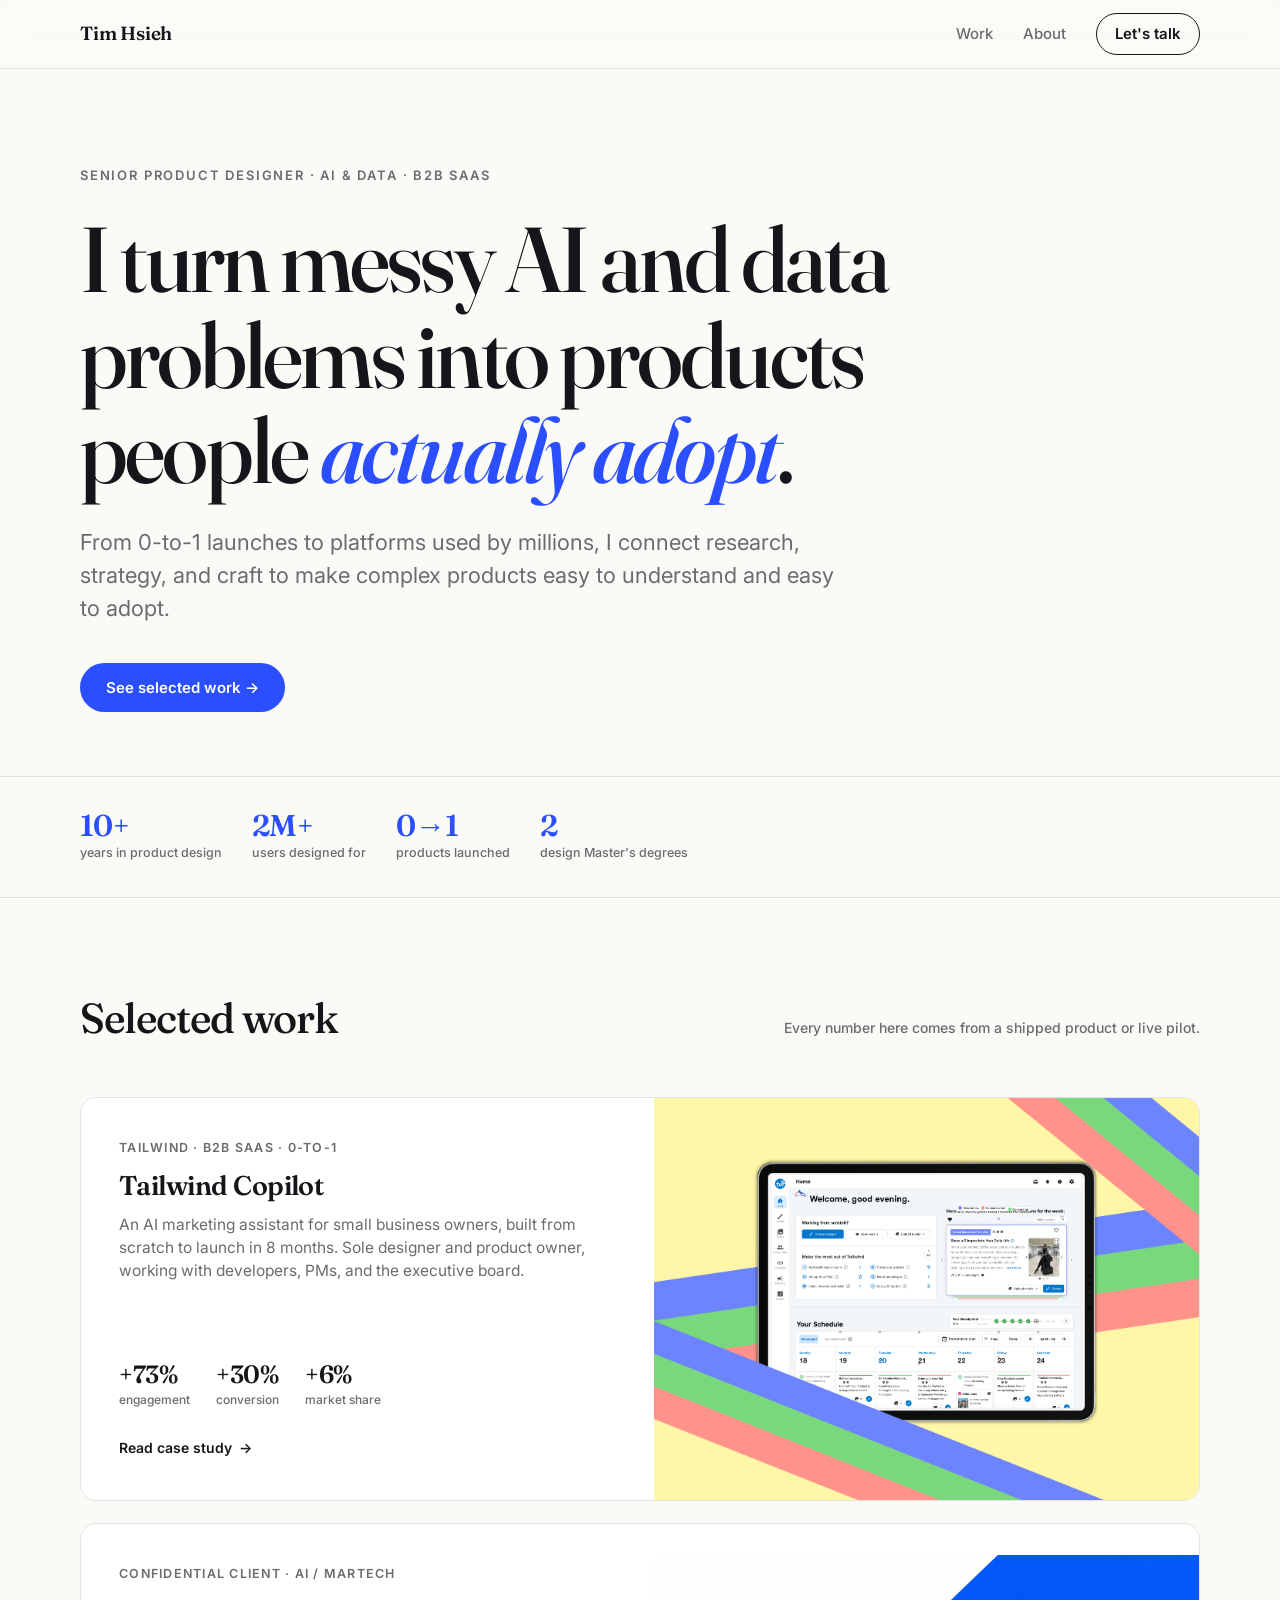
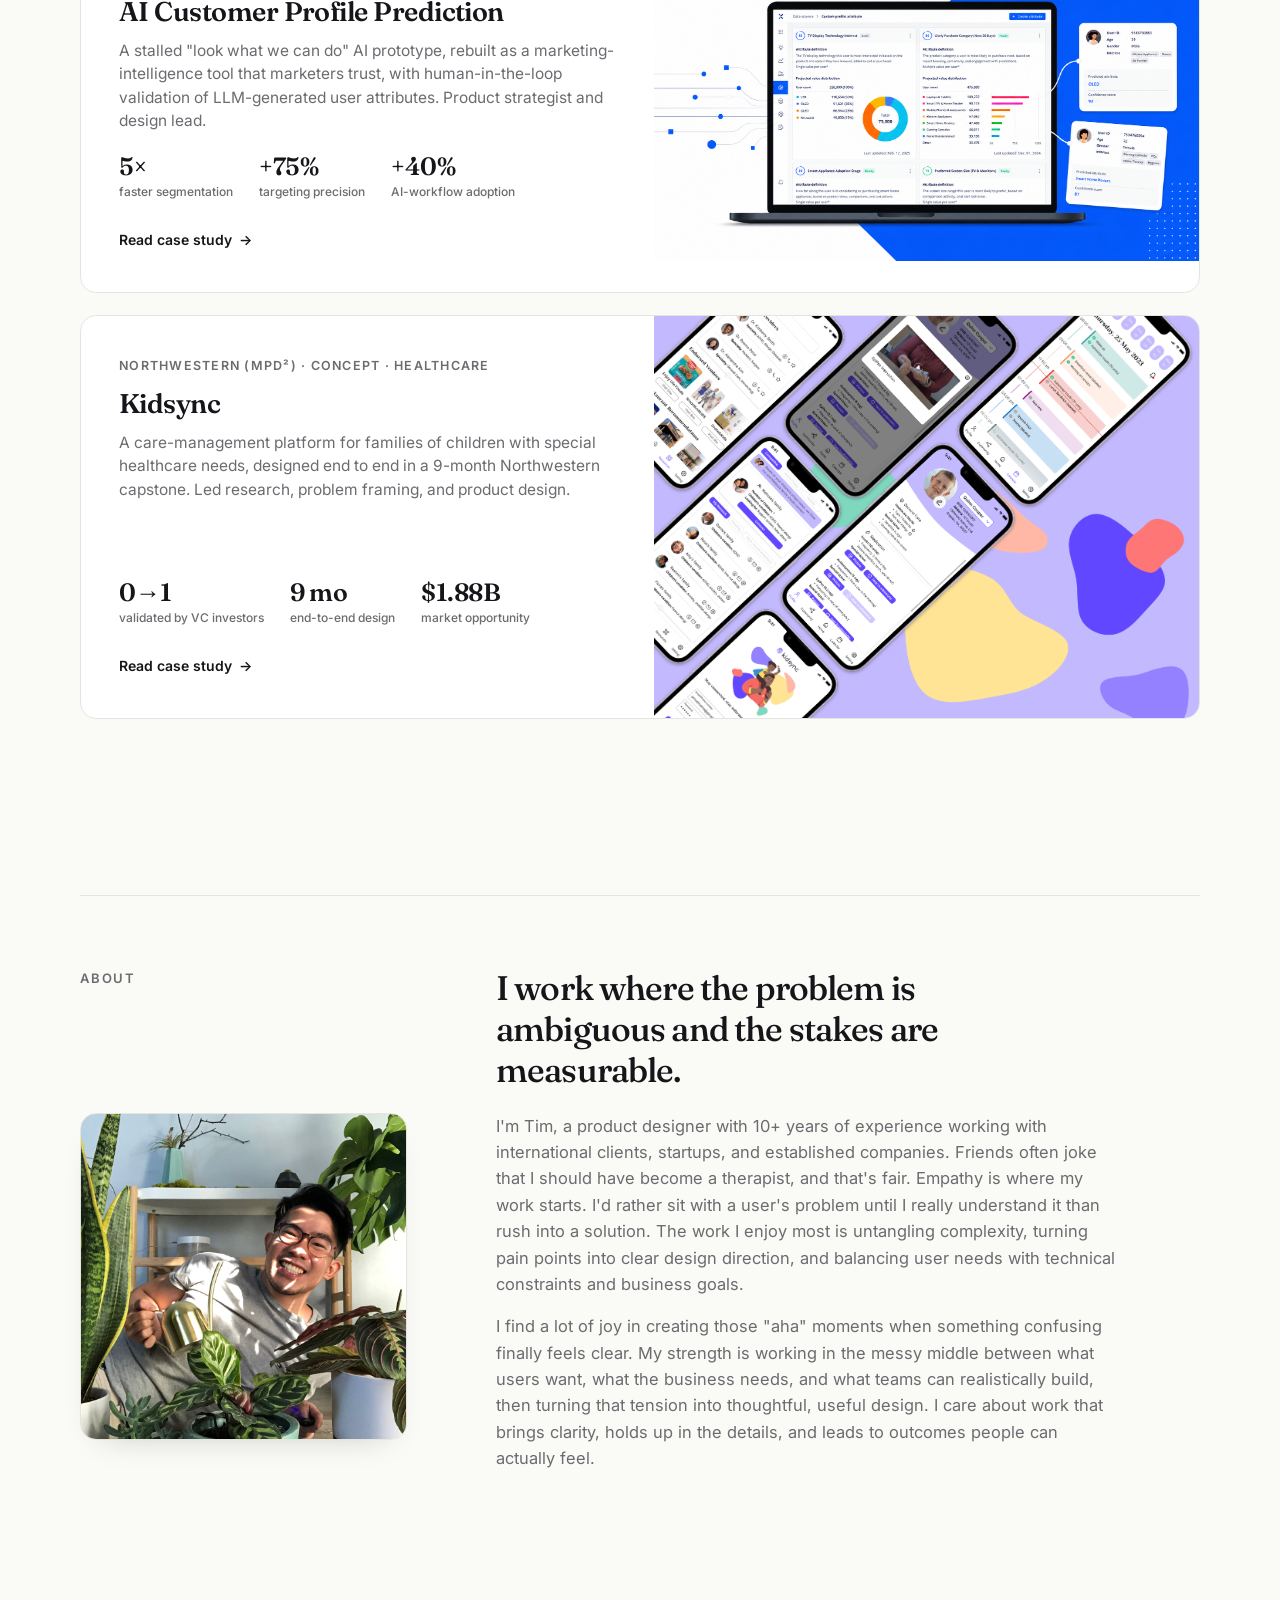
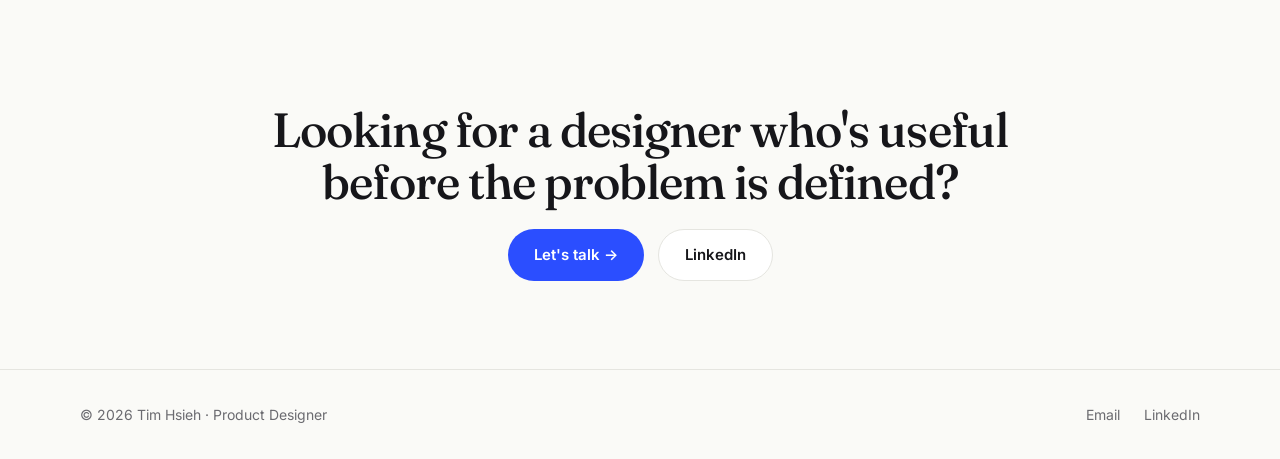
==== commit c60405ef: "Refine homepage CTA and proof section Co-Authored-By: Claude Opus 4.8 <noreply@anthropic.com>" ====
--- a/index.html
+++ b/index.html
@@ -60,8 +60,8 @@
 .about-figure img{width:93%;height:auto;aspect-ratio:1/1;border-radius:var(--r-md);border:1px solid var(--hair);box-shadow:0 14px 32px -22px rgba(22,22,26,.28);display:block}
 .about-head{font-family:var(--display);font-weight:500;font-size:clamp(24px,3vw,34px);letter-spacing:-.025em;line-height:1.2;max-width:22ch;margin-bottom:22px}
 .about-bio p{color:var(--muted);font-size:16.5px;line-height:1.6;max-width:62ch;margin-bottom:16px}
-.cta{padding:96px 0 88px;text-align:center}
-.cta h2{font-family:var(--display);font-weight:500;font-size:clamp(30px,4.4vw,52px);letter-spacing:-.02em;line-height:1.08;margin-bottom:20px;max-width:18ch;margin-inline:auto}
+.cta{padding:56px 0 88px;text-align:center}
+.cta h2{font-family:var(--display);font-weight:500;font-size:clamp(30px,4.2vw,48px);letter-spacing:-.02em;line-height:1.1;margin-bottom:20px;max-width:38ch;margin-inline:auto;text-wrap:balance}
 .cta p{color:var(--muted);font-size:18px;margin-bottom:34px;max-width:46ch;margin-inline:auto}
 .cta-actions{display:flex;gap:14px;justify-content:center;flex-wrap:wrap}
 @media(prefers-reduced-motion:reduce){
@@ -89,8 +89,7 @@
     <nav class="nav-links" id="navLinks">
       <a href="#work">Work</a>
       <a href="#about">About</a>
-      <a href="Tim_Hsieh_ProductDesigner_Resume.pdf" target="_blank" rel="noopener">Resume</a>
-      <a href="#contact" class="nav-cta">Get in touch</a>
+      <a href="#contact" class="nav-cta">Let's talk</a>
     </nav>
     <button class="menu-btn" id="menuBtn" aria-label="Open menu">
       <svg width="20" height="14" viewBox="0 0 20 14" fill="none" aria-hidden="true"><rect width="20" height="2" rx="1" fill="currentColor"/><rect y="6" width="20" height="2" rx="1" fill="currentColor"/><rect y="12" width="20" height="2" rx="1" fill="currentColor"/></svg>
@@ -103,20 +102,15 @@
   <div class="wrap">
     <div class="eyebrow">Senior Product Designer · AI &amp; Data · B2B SaaS</div>
     <h1>I turn messy AI and data problems into products people <em>actually adopt</em>.</h1>
-    <p class="lede">From 0-to-1 launches to platforms used by millions, I work end to end across research, strategy, and craft. I care whether the work shows up in the numbers.</p>
+    <p class="lede">From 0-to-1 launches to platforms used by millions, I connect research, strategy, and craft to make complex products easy to understand and easy to adopt.</p>
     <div class="hero-actions">
       <a href="#work" class="btn btn-primary">See selected work →</a>
-      <a href="Tim_Hsieh_ProductDesigner_Resume.pdf" target="_blank" rel="noopener" class="btn btn-ghost">Download resume</a>
     </div>
   </div>
 </section>
 
 <div class="proof">
   <div class="wrap proof-inner">
-    <div class="proof-meta">
-      <strong>10+ years</strong> · 0-to-1 product · design systems · AI/ML UX<br/>
-      Past work at <strong>Tailwind</strong>, <strong>Wolfram</strong> &amp; <strong>Grainger</strong> · Dual Master's, <strong>RISD</strong> &amp; <strong>Northwestern</strong>
-    </div>
     <div class="stats">
       <div class="stat"><span class="num">10+</span><span class="lab">years in product design</span></div>
       <div class="stat"><span class="num">2M+</span><span class="lab">users designed for</span></div>
@@ -203,8 +197,7 @@
   <div class="wrap">
     <h2>Looking for a designer who's useful before the problem is defined?</h2>
     <div class="cta-actions">
-      <a href="mailto:tim.hsieh.design@gmail.com" class="btn btn-primary">Email me →</a>
-      <a href="Tim_Hsieh_ProductDesigner_Resume.pdf" target="_blank" rel="noopener" class="btn btn-ghost">Download resume</a>
+      <a href="mailto:tim.hsieh.design@gmail.com" class="btn btn-primary">Let's talk →</a>
       <a href="https://linkedin.com/in/timhdesign" target="_blank" rel="noopener" class="btn btn-ghost">LinkedIn</a>
     </div>
   </div>
@@ -217,7 +210,6 @@
     <div class="foot-links">
       <a href="mailto:tim.hsieh.design@gmail.com">Email</a>
       <a href="https://linkedin.com/in/timhdesign" target="_blank" rel="noopener">LinkedIn</a>
-      <a href="Tim_Hsieh_ProductDesigner_Resume.pdf" target="_blank" rel="noopener">Resume</a>
     </div>
   </div>
 </footer>
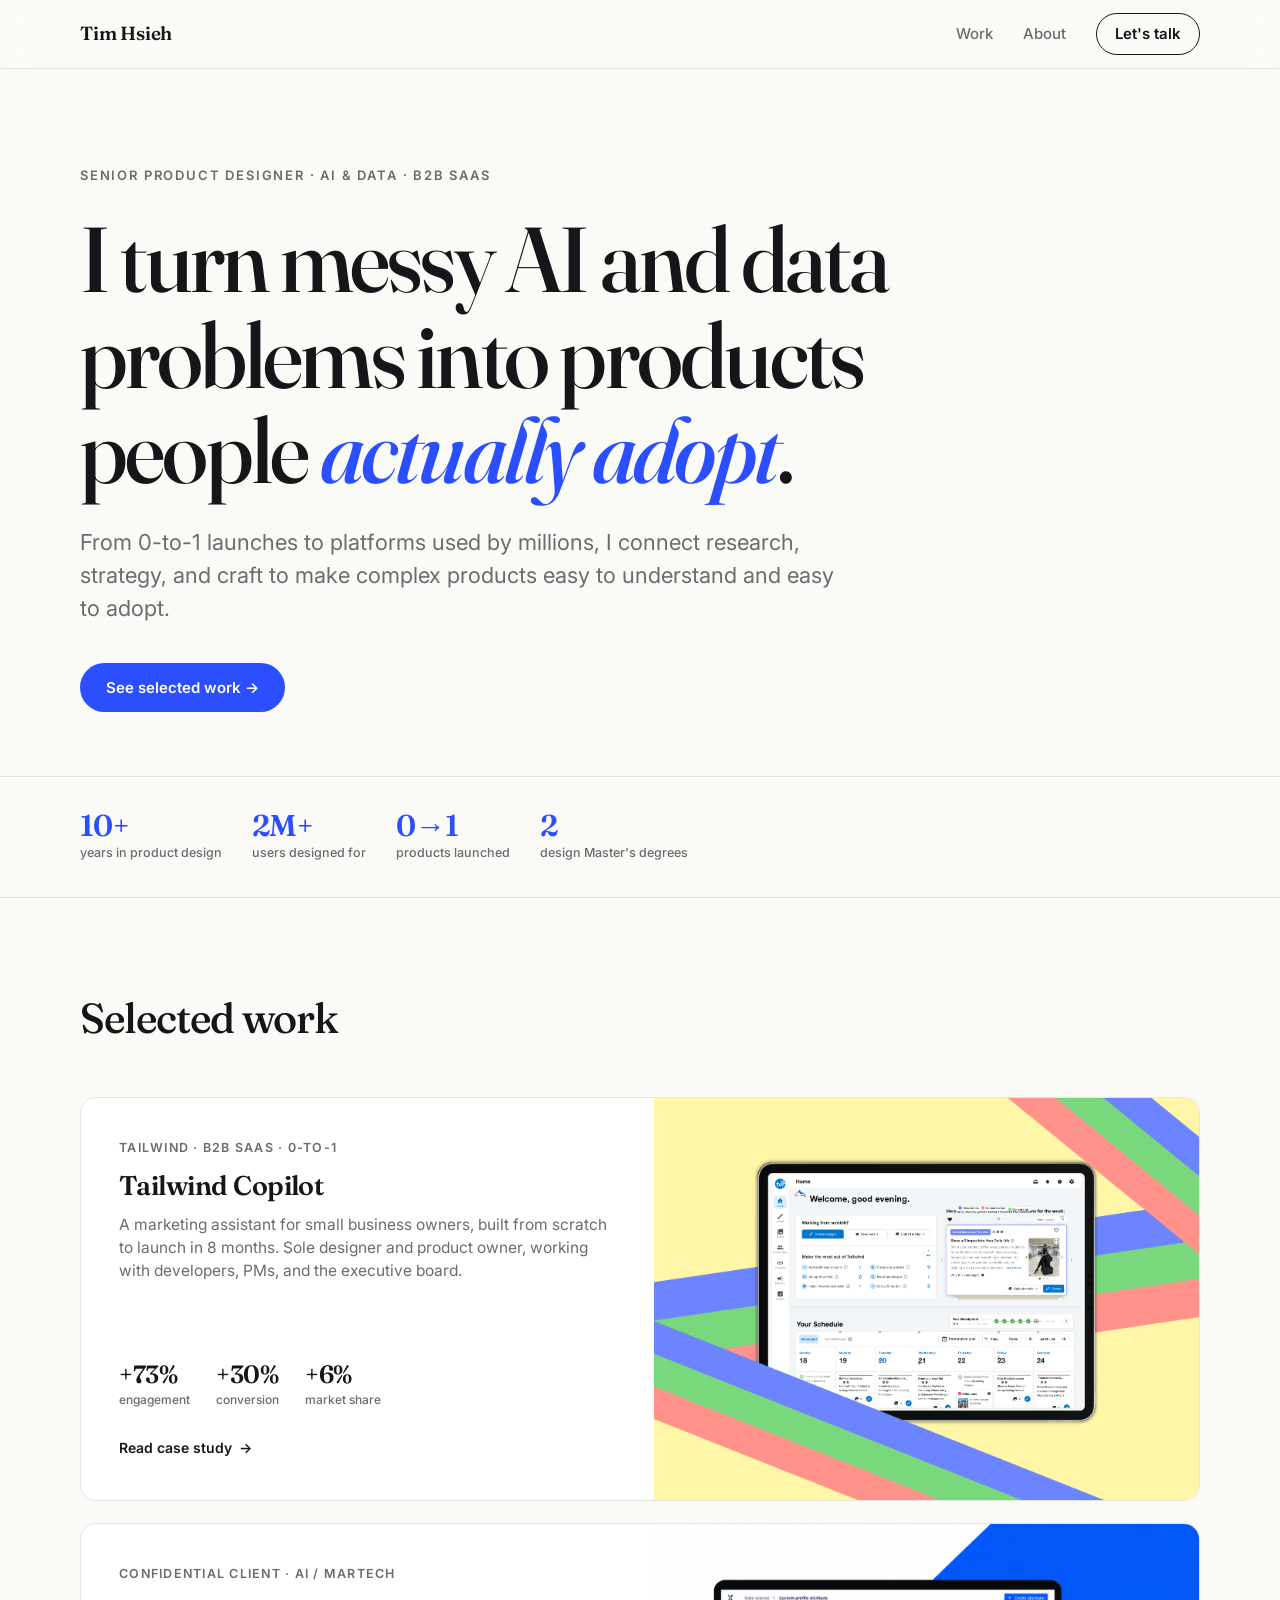
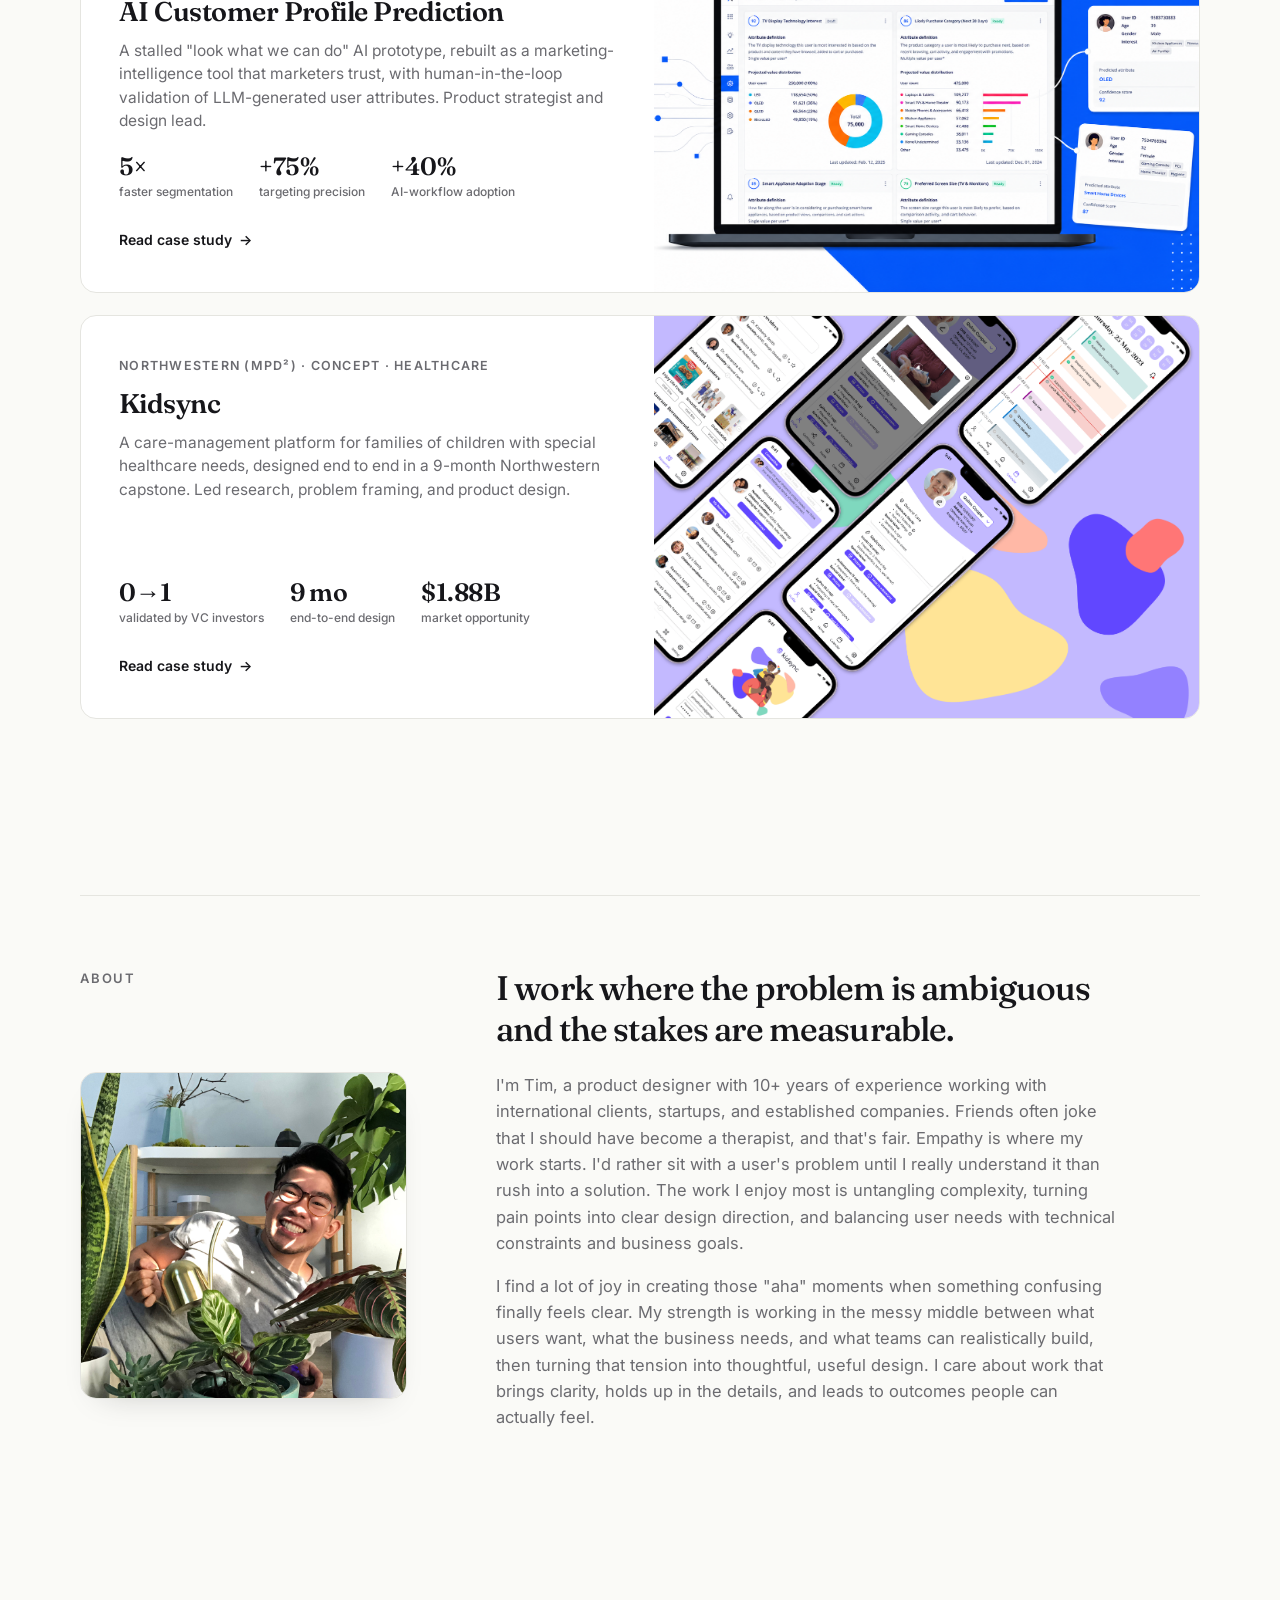
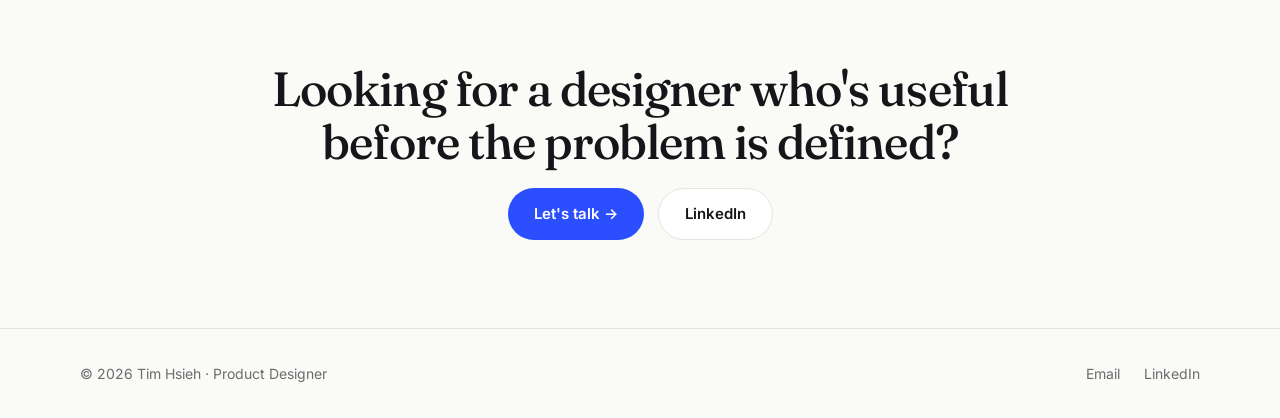
==== commit 9d4aded4: "Refine homepage work cards and about section - Drop "AI" from Tailwind Copilot description and alt t" ====
--- a/index.html
+++ b/index.html
@@ -58,7 +58,7 @@
 .about-eyebrow{margin-bottom:24px}
 .about-figure{margin:0}
 .about-figure img{width:93%;height:auto;aspect-ratio:1/1;border-radius:var(--r-md);border:1px solid var(--hair);box-shadow:0 14px 32px -22px rgba(22,22,26,.28);display:block}
-.about-head{font-family:var(--display);font-weight:500;font-size:clamp(24px,3vw,34px);letter-spacing:-.025em;line-height:1.2;max-width:22ch;margin-bottom:22px}
+.about-head{font-family:var(--display);font-weight:500;font-size:clamp(24px,3vw,34px);letter-spacing:-.025em;line-height:1.2;max-width:38ch;text-wrap:balance;margin-bottom:22px}
 .about-bio p{color:var(--muted);font-size:16.5px;line-height:1.6;max-width:62ch;margin-bottom:16px}
 .cta{padding:56px 0 88px;text-align:center}
 .cta h2{font-family:var(--display);font-weight:500;font-size:clamp(30px,4.2vw,48px);letter-spacing:-.02em;line-height:1.1;margin-bottom:20px;max-width:38ch;margin-inline:auto;text-wrap:balance}
@@ -124,7 +124,6 @@
   <div class="wrap">
     <div class="sec-head">
       <h2 class="sec-title">Selected work</h2>
-      <span class="sec-note">Every number here comes from a shipped product or live pilot.</span>
     </div>
     <div class="work">
 
@@ -132,7 +131,7 @@
         <div class="card-body">
           <div class="card-kicker">Tailwind · B2B SaaS · 0-to-1</div>
           <h3>Tailwind Copilot</h3>
-          <p class="desc">An AI marketing assistant for small business owners, built from scratch to launch in 8 months. Sole designer and product owner, working with developers, PMs, and the executive board.</p>
+          <p class="desc">A marketing assistant for small business owners, built from scratch to launch in 8 months. Sole designer and product owner, working with developers, PMs, and the executive board.</p>
           <div class="card-metrics">
             <div class="cm"><span class="n">+73%</span><span class="l">engagement</span></div>
             <div class="cm"><span class="n">+30%</span><span class="l">conversion</span></div>
@@ -140,7 +139,7 @@
           </div>
           <div class="card-link-row"><span class="card-link">Read case study <span class="arrow">→</span></span></div>
         </div>
-        <div class="card-visual"><img src="img/copilot-hero.png" alt="Tailwind Copilot AI marketing assistant" width="2822" height="2081" /></div>
+        <div class="card-visual"><img src="img/copilot-hero.png" alt="Tailwind Copilot marketing assistant" width="2822" height="2081" /></div>
       </a>
 
       <a class="card" href="ai-profile-prediction.html">
@@ -155,7 +154,7 @@
           </div>
           <div class="card-link-row"><span class="card-link">Read case study <span class="arrow">→</span></span></div>
         </div>
-        <div class="card-visual"><img src="img/ai-cover.png" alt="AI Customer Profile Prediction dashboard" width="1672" height="941" loading="lazy" /></div>
+        <div class="card-visual"><img src="img/ai-cover.png" alt="AI Customer Profile Prediction dashboard" width="1672" height="941" loading="lazy" style="object-fit:cover;object-position:70% center" /></div>
       </a>
 
       <a class="card" href="kidsync.html">
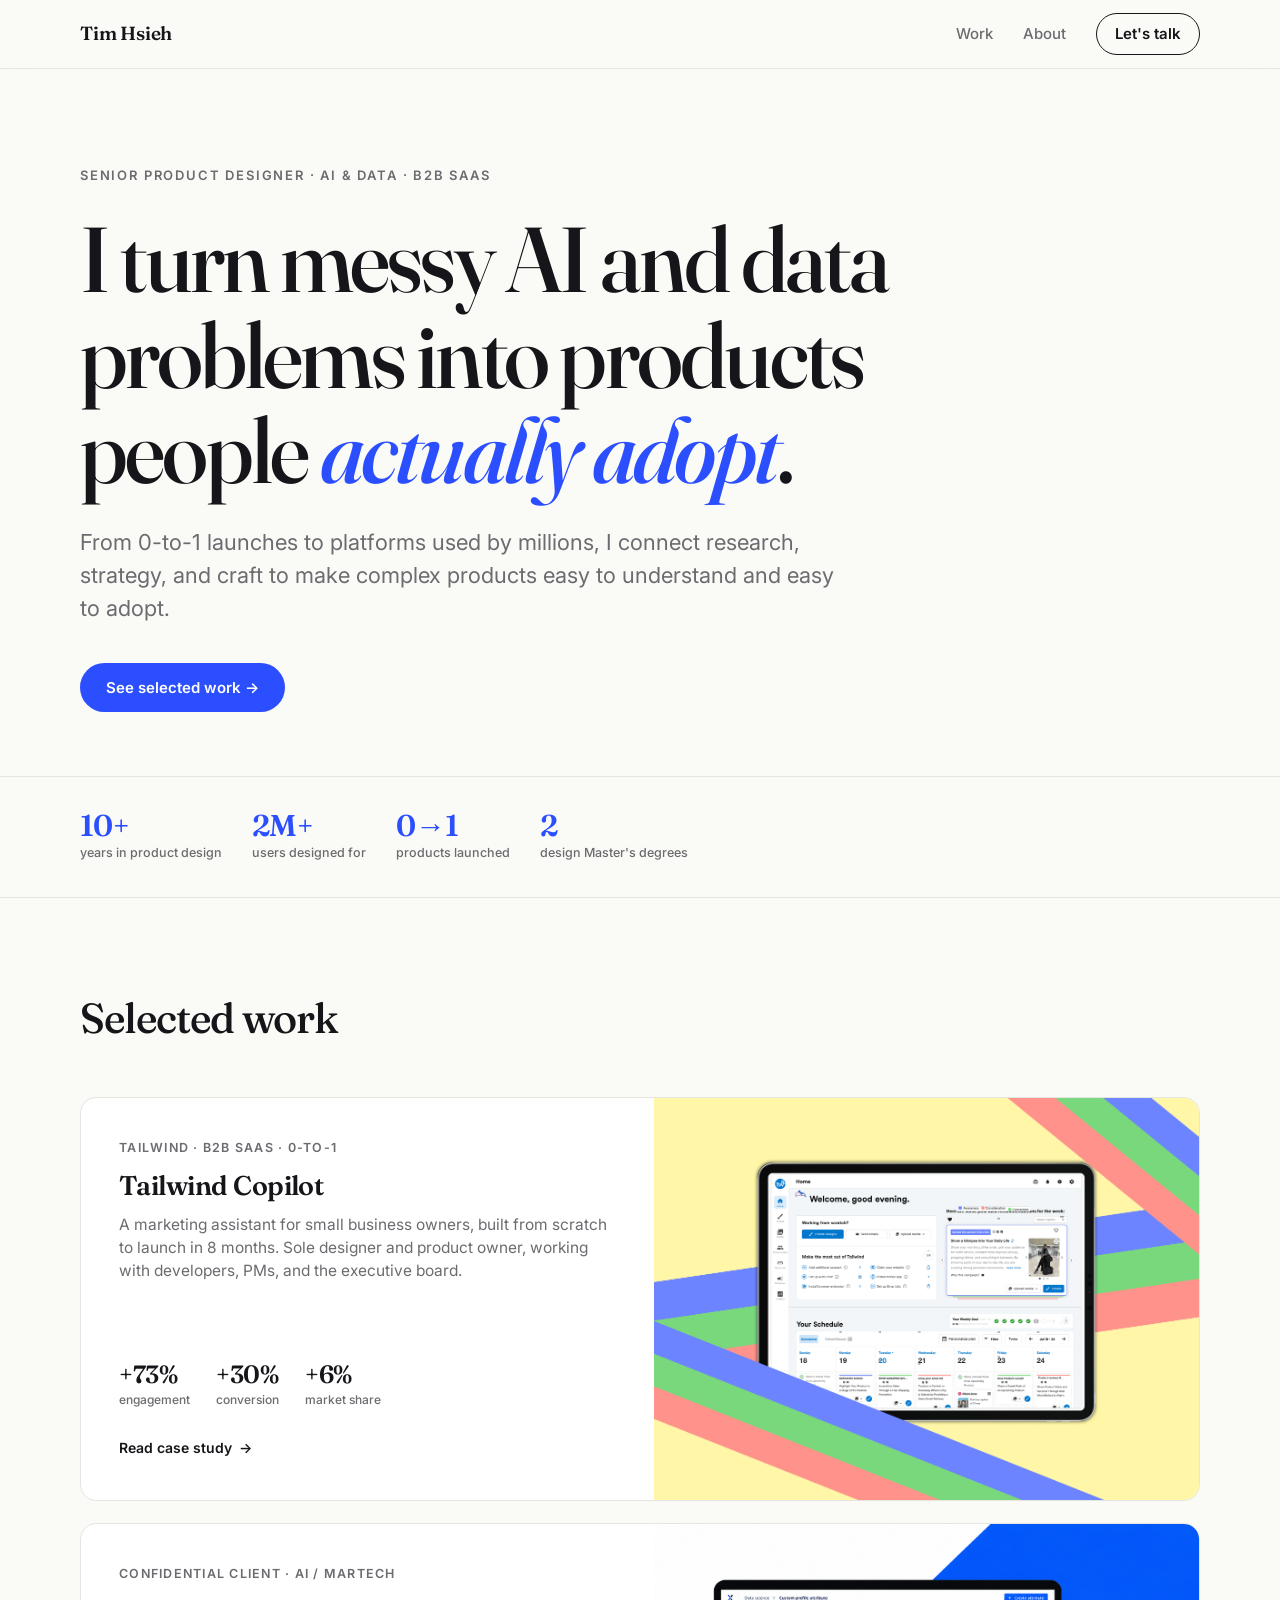
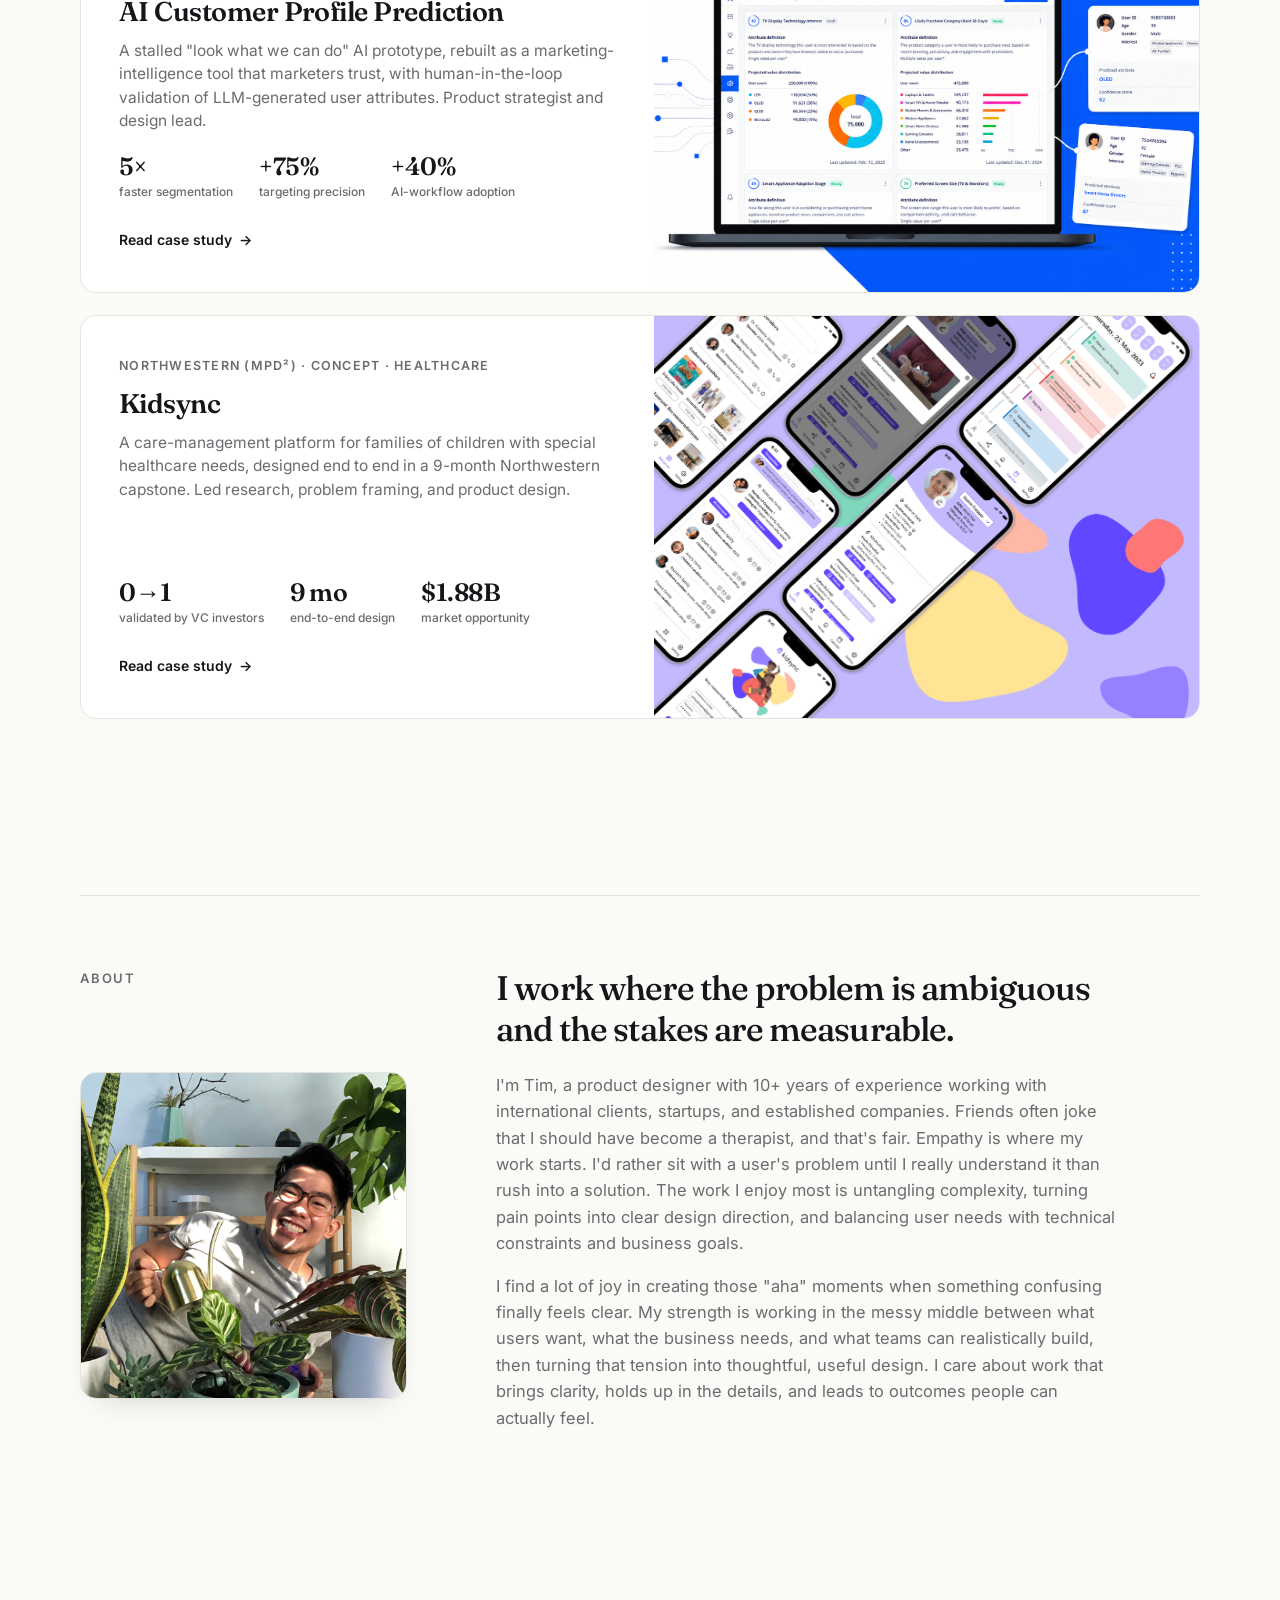
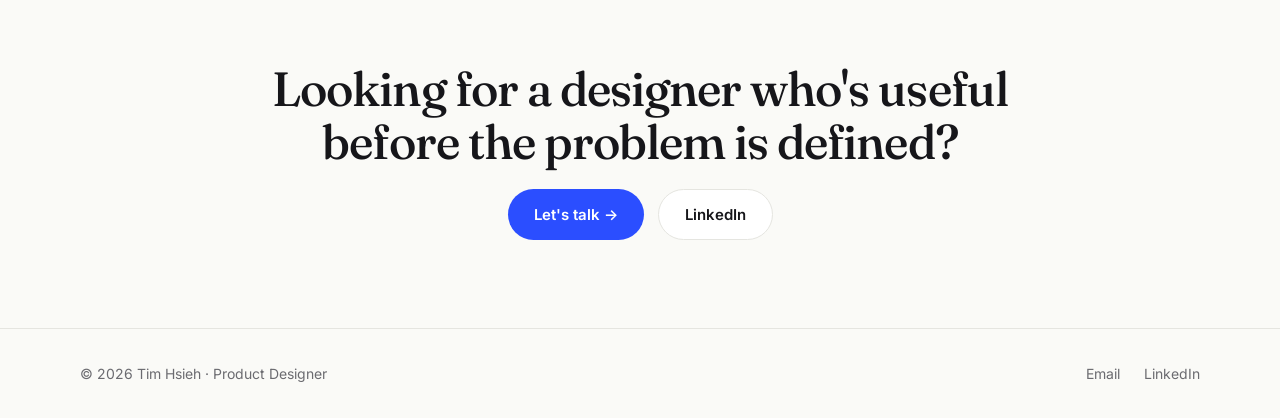
==== commit f28eb66e: "Elevate case studies and homepage: content fixes, design polish, performance - Rename miscast Copilo" ====
--- a/index.html
+++ b/index.html
@@ -9,6 +9,8 @@
 <meta property="og:description" content="10+ years designing AI and data products for B2B SaaS. 0-to-1 launches, platforms used by millions, measurable outcomes." />
 <meta property="og:type" content="website" />
 <meta property="og:url" content="https://timhdesign.com/" />
+<meta property="og:image" content="https://timhdesign.com/img/copilot-hero.png" />
+<meta name="theme-color" content="#FAFAF7" />
 <link rel="preconnect" href="https://fonts.googleapis.com" />
 <link rel="preconnect" href="https://fonts.gstatic.com" crossorigin />
 <link href="https://fonts.googleapis.com/css2?family=Fraunces:ital,opsz,wght@0,9..144,400;0,9..144,500;0,9..144,600;1,9..144,400;1,9..144,500;1,9..144,600&family=Inter:wght@400;500;600;700&display=swap" rel="stylesheet" />
@@ -139,7 +141,7 @@
           </div>
           <div class="card-link-row"><span class="card-link">Read case study <span class="arrow">→</span></span></div>
         </div>
-        <div class="card-visual"><img src="img/copilot-hero.png" alt="Tailwind Copilot marketing assistant" width="2822" height="2081" /></div>
+        <div class="card-visual"><img src="img/copilot-hero.png" alt="Tailwind Copilot marketing assistant" width="2822" height="2081" loading="lazy" decoding="async" /></div>
       </a>
 
       <a class="card" href="ai-profile-prediction.html">
@@ -154,7 +156,7 @@
           </div>
           <div class="card-link-row"><span class="card-link">Read case study <span class="arrow">→</span></span></div>
         </div>
-        <div class="card-visual"><img src="img/ai-cover.png" alt="AI Customer Profile Prediction dashboard" width="1672" height="941" loading="lazy" style="object-fit:cover;object-position:70% center" /></div>
+        <div class="card-visual"><img src="img/ai-cover.png" alt="AI Customer Profile Prediction dashboard" width="1672" height="941" loading="lazy" decoding="async" style="object-fit:cover;object-position:70% center" /></div>
       </a>
 
       <a class="card" href="kidsync.html">
@@ -169,7 +171,7 @@
           </div>
           <div class="card-link-row"><span class="card-link">Read case study <span class="arrow">→</span></span></div>
         </div>
-        <div class="card-visual"><img src="img/kidsync-cover.png" alt="Kidsync app screens" width="2822" height="2081" loading="lazy" /></div>
+        <div class="card-visual"><img src="img/kidsync-cover.png" alt="Kidsync app screens" width="2822" height="2081" loading="lazy" decoding="async" /></div>
       </a>
 
     </div>
@@ -182,7 +184,7 @@
       <div class="eyebrow about-eyebrow">About</div>
       <h2 class="about-head">I work where the problem is ambiguous and the stakes are measurable.</h2>
       <figure class="about-figure">
-        <img src="img/index-about-me.jpg" alt="" width="1920" height="1920" loading="lazy" />
+        <img src="img/index-about-me.jpg" alt="Portrait of Tim Hsieh" width="1920" height="1920" loading="lazy" decoding="async" />
       </figure>
       <div class="about-bio">
         <p>I'm Tim, a product designer with 10+ years of experience working with international clients, startups, and established companies. Friends often joke that I should have become a therapist, and that's fair. Empathy is where my work starts. I'd rather sit with a user's problem until I really understand it than rush into a solution. The work I enjoy most is untangling complexity, turning pain points into clear design direction, and balancing user needs with technical constraints and business goals.</p>
--- a/styles.css
+++ b/styles.css
@@ -30,6 +30,8 @@
 }
 *{box-sizing:border-box;margin:0;padding:0}
 html{scroll-behavior:smooth}
+@media(prefers-reduced-motion:reduce){html{scroll-behavior:auto}}
+::selection{background:var(--accent);color:#fff}
 body{
   background:var(--paper);
   color:var(--ink);
@@ -40,7 +42,7 @@
   overflow-x:hidden;
 }
 a{color:inherit;text-decoration:none}
-img{max-width:100%;display:block}
+img{max-width:100%;height:auto;display:block}
 
 /* ---- layout containers ---- */
 .wrap{max-width:var(--maxw);margin:0 auto;padding:0 var(--pad)}
@@ -80,6 +82,9 @@
 .cs-hero{padding:64px 0 34px}
 .cs-back{font-size:14px;font-weight:600;color:var(--muted);display:inline-flex;gap:7px;align-items:center;margin-bottom:30px;transition:color .15s}
 .cs-back:hover{color:var(--ink)}
+.cs-back .ba{display:inline-block;transition:transform .15s}
+.cs-back:hover .ba{transform:translateX(-4px)}
+@media(prefers-reduced-motion:reduce){.cs-back .ba,.cs-back:hover .ba{transition:none;transform:none}}
 .cs-kicker{font-size:13px;font-weight:600;letter-spacing:.12em;text-transform:uppercase;color:var(--muted);margin-bottom:18px}
 .cs-hero h1{font-family:var(--display);font-weight:500;font-size:clamp(36px,5.5vw,64px);line-height:1.05;letter-spacing:-.03em;max-width:18ch;margin-bottom:20px}
 .cs-hero .sub{font-size:clamp(17px,2vw,20px);color:var(--muted);max-width:60ch;line-height:1.5}
@@ -93,23 +98,24 @@
 
 /* metric row */
 .metric-band{padding:46px 0;border-bottom:1px solid var(--hair)}
-.metric-grid{display:flex;flex-wrap:wrap;gap:40px}
+.metric-grid{display:flex;flex-wrap:wrap;gap:22px;justify-content:space-between}
 .metric{display:flex;flex-direction:column;gap:4px}
 .metric .n{font-family:var(--display);font-weight:600;font-size:clamp(30px,4vw,42px);letter-spacing:-.02em;color:var(--accent);line-height:1}
-.metric .l{font-size:13.5px;color:var(--muted);font-weight:500;max-width:18ch}
+.metric .l{font-size:13.5px;color:var(--muted);font-weight:500;max-width:16ch}
 
 /* body sections */
 .cs-section{padding:54px 0}
 .cs-section.tight{padding:38px 0}
-.cs-section h2{font-family:var(--display);font-weight:500;font-size:clamp(26px,3.4vw,38px);letter-spacing:-.025em;margin-bottom:20px;line-height:1.15}
+.cs-section h2{font-family:var(--display);font-weight:500;font-size:clamp(26px,3.4vw,38px);letter-spacing:-.025em;margin-bottom:20px;line-height:1.15;max-width:30ch;text-wrap:balance}
 .cs-section h3{font-size:19px;font-weight:600;margin:30px 0 10px;letter-spacing:-.01em}
 .cs-section p{color:#33333a;font-size:17px;line-height:1.65;margin-bottom:16px}
 .cs-section p .lead{font-weight:500}
 .eyebrow-sm{font-size:13px;font-weight:600;letter-spacing:.1em;text-transform:uppercase;color:var(--muted);margin-bottom:14px}
+.eyebrow-sm .sn{color:var(--accent);margin-right:10px;font-variant-numeric:tabular-nums}
 
 /* case video */
 .case-video{max-width:var(--maxw);padding:0 var(--pad);margin:32px auto 0}
-.case-video__media{display:block;width:100%;height:auto;border-radius:var(--r-md)}
+.case-video__media{display:block;width:100%;height:auto;aspect-ratio:16/9;background:var(--ink);border-radius:var(--r-md)}
 
 /* goal cards */
 .goal-grid{display:grid;grid-template-columns:1fr 1fr;gap:32px;margin-top:28px}
@@ -134,6 +140,7 @@
 
 /* design challenges */
 .challenge{border:1px solid var(--hair);border-radius:var(--r-sm);padding:30px 32px;margin-bottom:18px;background:var(--card)}
+.challenge p{max-width:76ch}
 .challenge .num{font-family:var(--display);font-size:15px;font-weight:600;color:var(--ink);letter-spacing:.04em;margin-bottom:8px}
 .challenge h3{margin:0 0 10px;font-size:20px}
 .challenge p{margin-bottom:0;font-size:16px;color:#44444b}
@@ -181,7 +188,7 @@
 /* icon pillar cards */
 .pillars{display:grid;grid-template-columns:repeat(3,1fr);gap:18px;margin:28px 0}
 .pillar{background:var(--card);border:1px solid var(--hair);border-radius:var(--r-sm);padding:32px 24px;text-align:center;display:flex;flex-direction:column;align-items:center}
-.pillar img{width:96px;height:96px;object-fit:contain;margin-bottom:20px}
+.pillar img{width:64px;height:64px;object-fit:contain;margin-bottom:18px}
 .pillar h3{font-size:17px;font-weight:600;margin:0 0 10px;letter-spacing:-.01em}
 .pillar p{font-size:15px;color:#44444b;line-height:1.5;margin:0;text-align:left}
 
@@ -314,6 +321,12 @@
 .cs-row.media-80{grid-template-columns:20fr 80fr;align-items:center}
 @media(max-width:860px){.cs-row.media-70 .cs-row-media{order:1}.cs-row.media-80 .cs-row-media{order:1}.cs-row.img-right .cs-row-media{order:1}}
 .cs-row-media img{width:100%;border-radius:var(--r-sm);display:block}
+/* consistent device scale: phone screenshots render at one width */
+.cs-row-media.phone img,.cs-row-media.phone figure{max-width:340px;margin-inline:auto}
+.cs-row-media.phone figure img{max-width:100%}
+/* mid-size cap for small-source assets so they stay sharp */
+.cs-row-media.cap-md img{max-width:520px;margin-inline:auto}
+.cs-row-media.cap-sm img{max-width:440px;margin-inline:auto}
 /* h2 inside a copy column (Problem, Synthesis): tighten bottom gap before body text */
 .cs-row-copy h2{margin-bottom:14px}
 /* h3 as first child in copy column: remove the 30px top push */
@@ -391,6 +404,13 @@
   margin:0 auto;
   padding:0 var(--pad);
 }
+/* readable measure inside wide sections */
+.cs-body>p,.cs-body .painlist li,.cs-body .winlist li{max-width:68ch}
+/* sub-label + figure pairing (Design process) */
+.fig-label{margin-top:44px}
+.fig-label h3{margin:0}
+.cs-section .fig-label+figure.cs-fig,
+.cs-section .fig-label+figure.cs-fig-wide{margin-top:14px}
 .cs-section .cs-body + .cs-row,
 .cs-section .cs-body + figure.cs-fig,
 .cs-section .cs-body + figure.cs-fig-wide,
@@ -398,7 +418,7 @@
 
 /* Captions inside cs-row-media (when img is wrapped in <figure>) */
 .cs-row-media figure{margin:0}
-.cs-row-media figcaption{font-size:13.5px;color:var(--muted);margin-top:10px;line-height:1.45;text-align:left}
+.cs-row-media figcaption{font-size:13.5px;color:var(--muted);margin-top:12px;line-height:1.45;text-align:center;padding:0 4px}
 /* How It Works: anchor media column to top so captions align consistently under each image */
 .how-it-works .cs-row-media{align-self:start}
 /* How It Works: match caption style to Design Process cs-fig-wide figcaption exactly */
@@ -406,6 +426,11 @@
 .ctx-badge{display:flex;align-items:center;justify-content:center}
 .ctx-badge img{max-width:100%;height:auto;max-height:160px;object-fit:contain}
 
+/* goal brief — a set-apart statement between hairlines */
+.goal-brief{border-top:1px solid var(--hair);border-bottom:1px solid var(--hair);padding:34px 0;max-width:940px}
+.goal-brief .gq{font-family:var(--display);font-size:clamp(21px,2.6vw,29px);font-weight:500;line-height:1.4;letter-spacing:-.02em;color:var(--ink);max-width:36ch;margin:0 0 16px;text-wrap:balance}
+.goal-brief p{max-width:60ch;margin-bottom:0}
+
 /* takeaway */
 .takeaway{background:var(--accent-soft);border-radius:var(--r-md);padding:38px 40px;margin:14px 0}
 .takeaway .eyebrow-sm{color:var(--muted)}
@@ -418,6 +443,9 @@
 .cs-next .lab{font-size:13px;font-weight:600;letter-spacing:.1em;text-transform:uppercase;color:var(--muted)}
 .cs-next .ttl{font-family:var(--display);font-size:clamp(22px,3vw,30px);font-weight:500;letter-spacing:-.02em;transition:color .15s}
 .cs-next a:hover .ttl{color:var(--accent)}
+.cs-next .arr{display:inline-block;transition:transform .15s}
+.cs-next a:hover .arr{transform:translateX(5px)}
+@media(prefers-reduced-motion:reduce){.cs-next .arr,.cs-next a:hover .arr{transition:none;transform:none}}
 
 /* ============================================================
    RESPONSIVE BREAKPOINTS
@@ -432,7 +460,7 @@
 /* 1024px — tablet landscape */
 @media(max-width:1024px){
   .summary-grid{grid-template-columns:repeat(4,1fr)}
-  .metric-grid{gap:30px}
+  .metric-grid{gap:20px}
 }
 
 /* 860px — nav collapse, layout tighten */
@@ -450,7 +478,7 @@
   .nav-links .nav-cta{margin:10px 28px;width:auto;text-align:center}
   .menu-btn{display:block}
   .summary-grid{grid-template-columns:1fr 1fr;gap:20px}
-  .metric-grid{gap:22px}
+  .metric-grid{gap:18px}
   .callout,.takeaway{padding:28px 24px}
   .challenge{padding:22px 20px}
   figure.cs-fig,
@@ -461,7 +489,7 @@
 @media(max-width:768px){
   .cs-section{padding:40px 0}
   .cs-section.tight{padding:28px 0}
-  .metric-grid{gap:18px}
+  .metric-grid{gap:16px}
   .summary-grid{grid-template-columns:1fr 1fr;gap:16px}
 }
 
@@ -476,7 +504,7 @@
 @media(max-width:480px){
   :root{--pad:16px}
   .summary-grid{grid-template-columns:1fr 1fr}
-  .metric-grid{gap:16px}
+  .metric-grid{gap:14px}
   .cs-hero{padding:44px 0 24px}
   .callout,.takeaway{padding:24px 18px;border-radius:var(--r-sm)}
   .challenge{padding:18px 16px;border-radius:var(--r-xs)}
